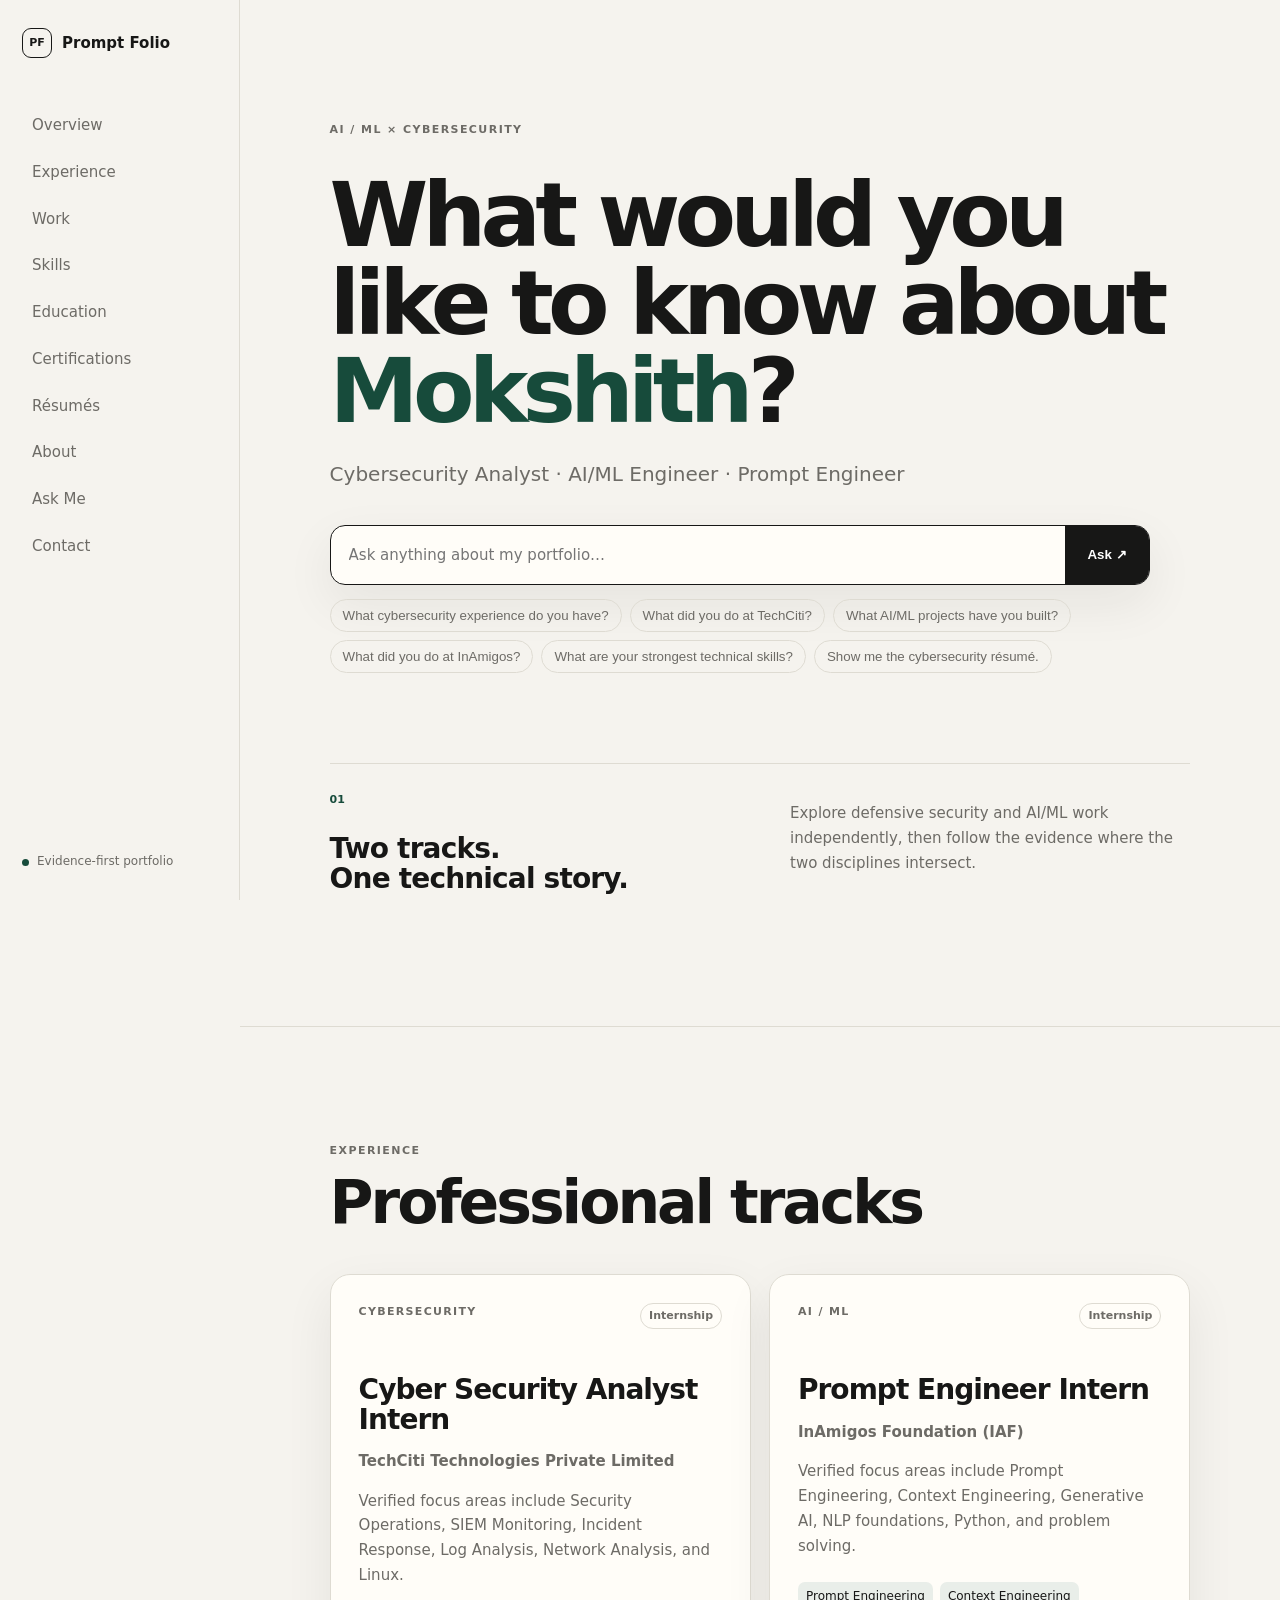
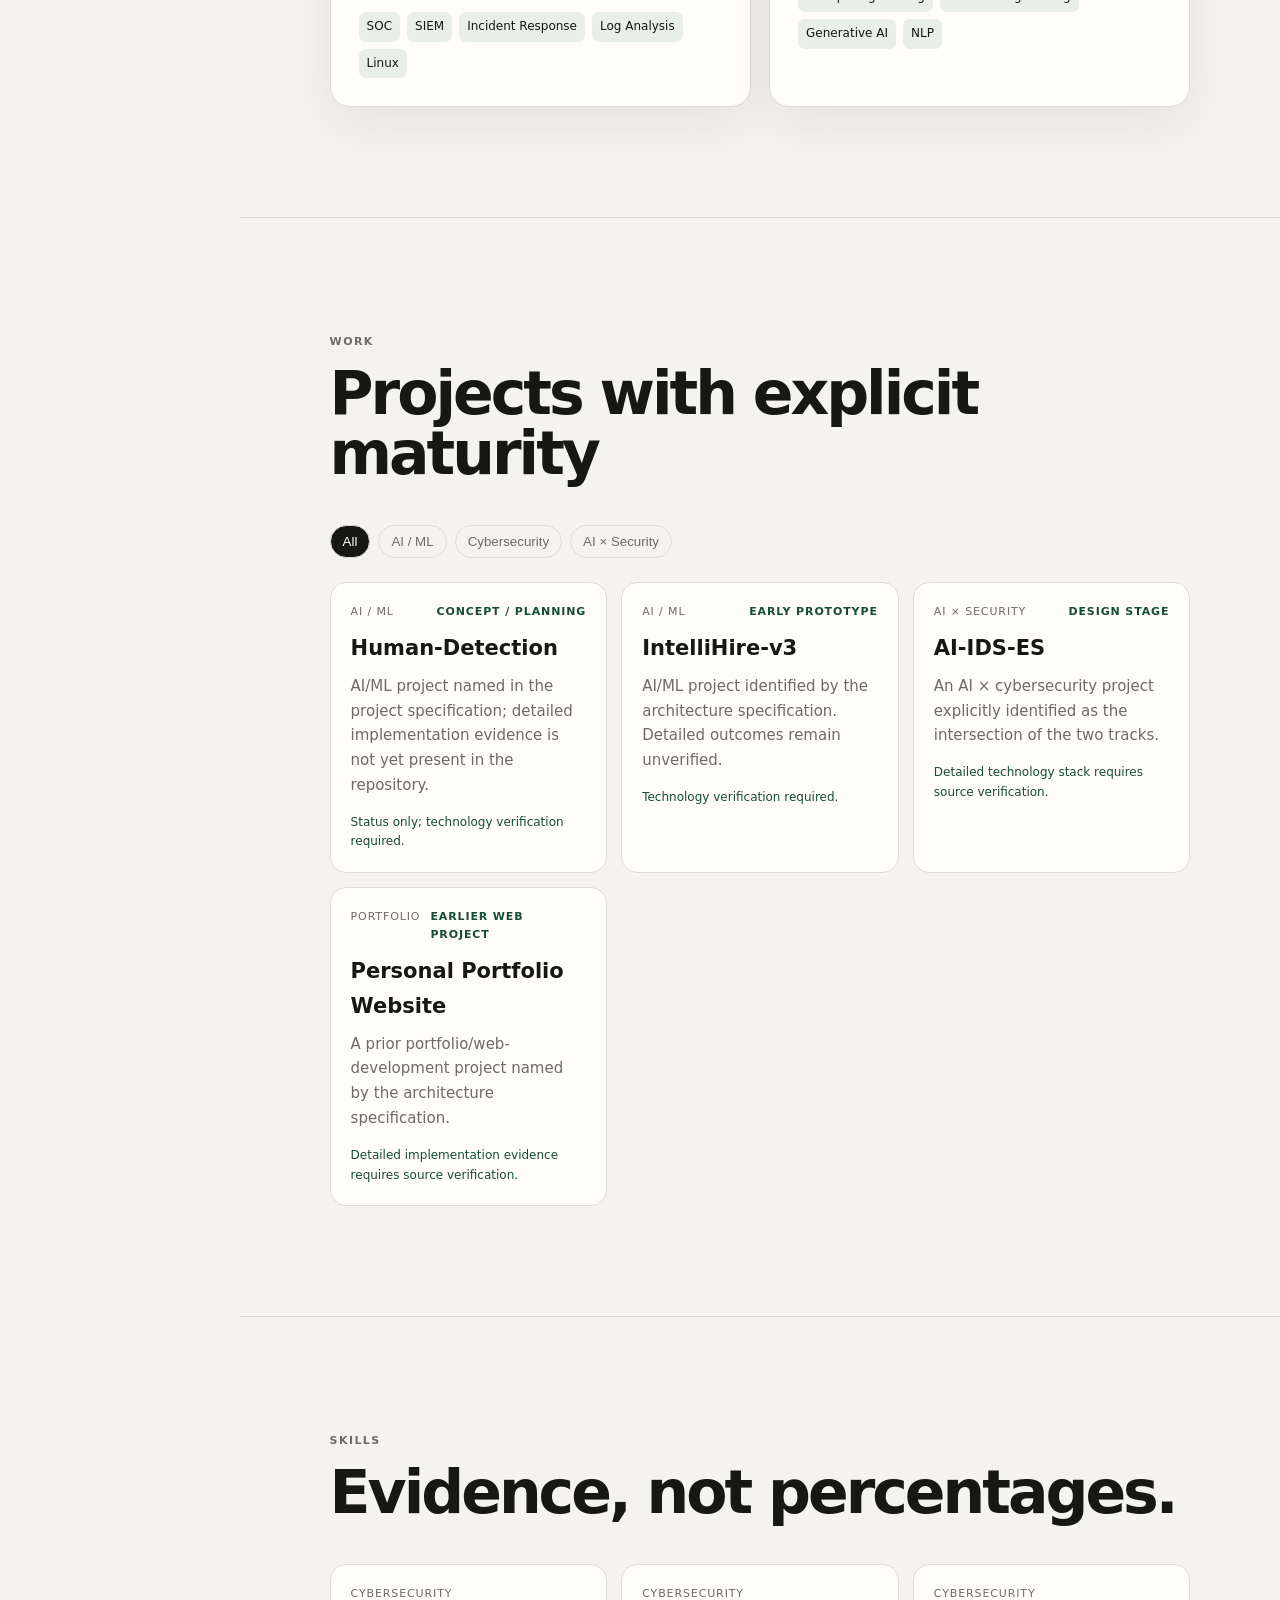
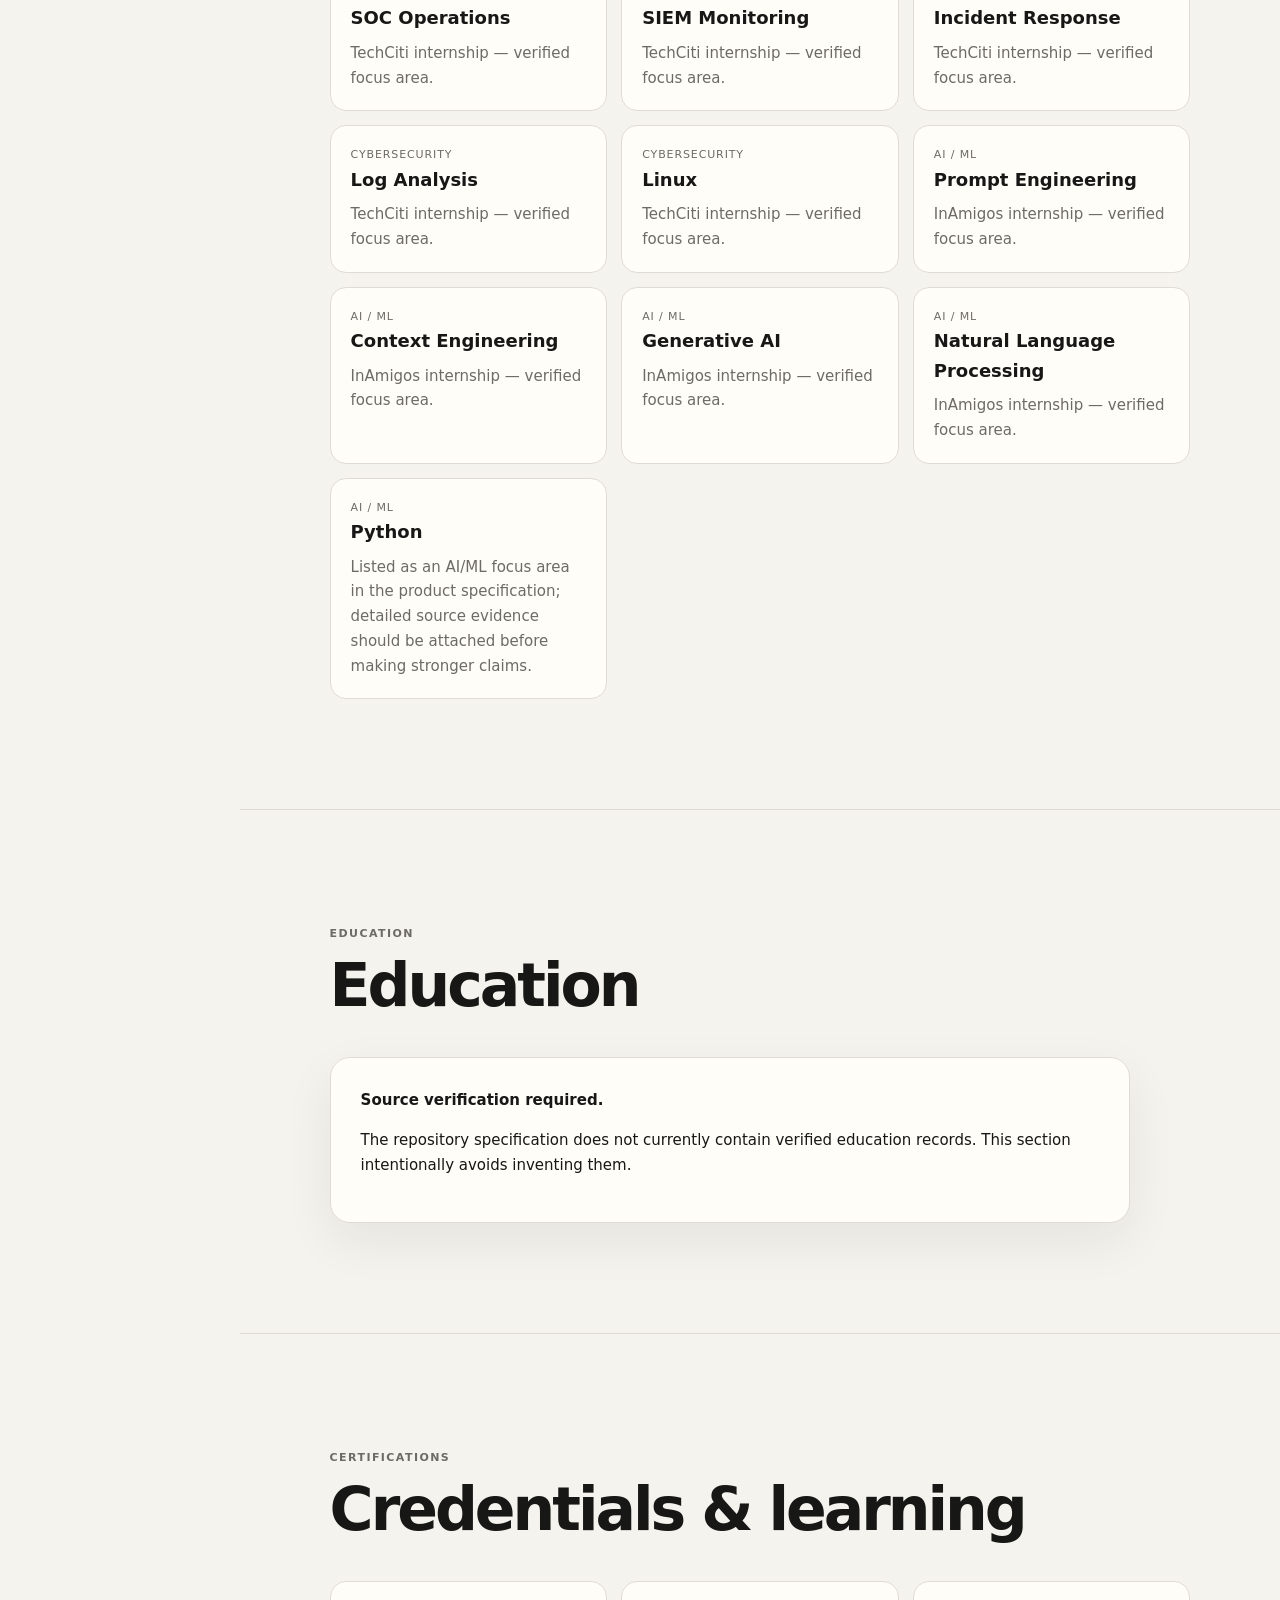
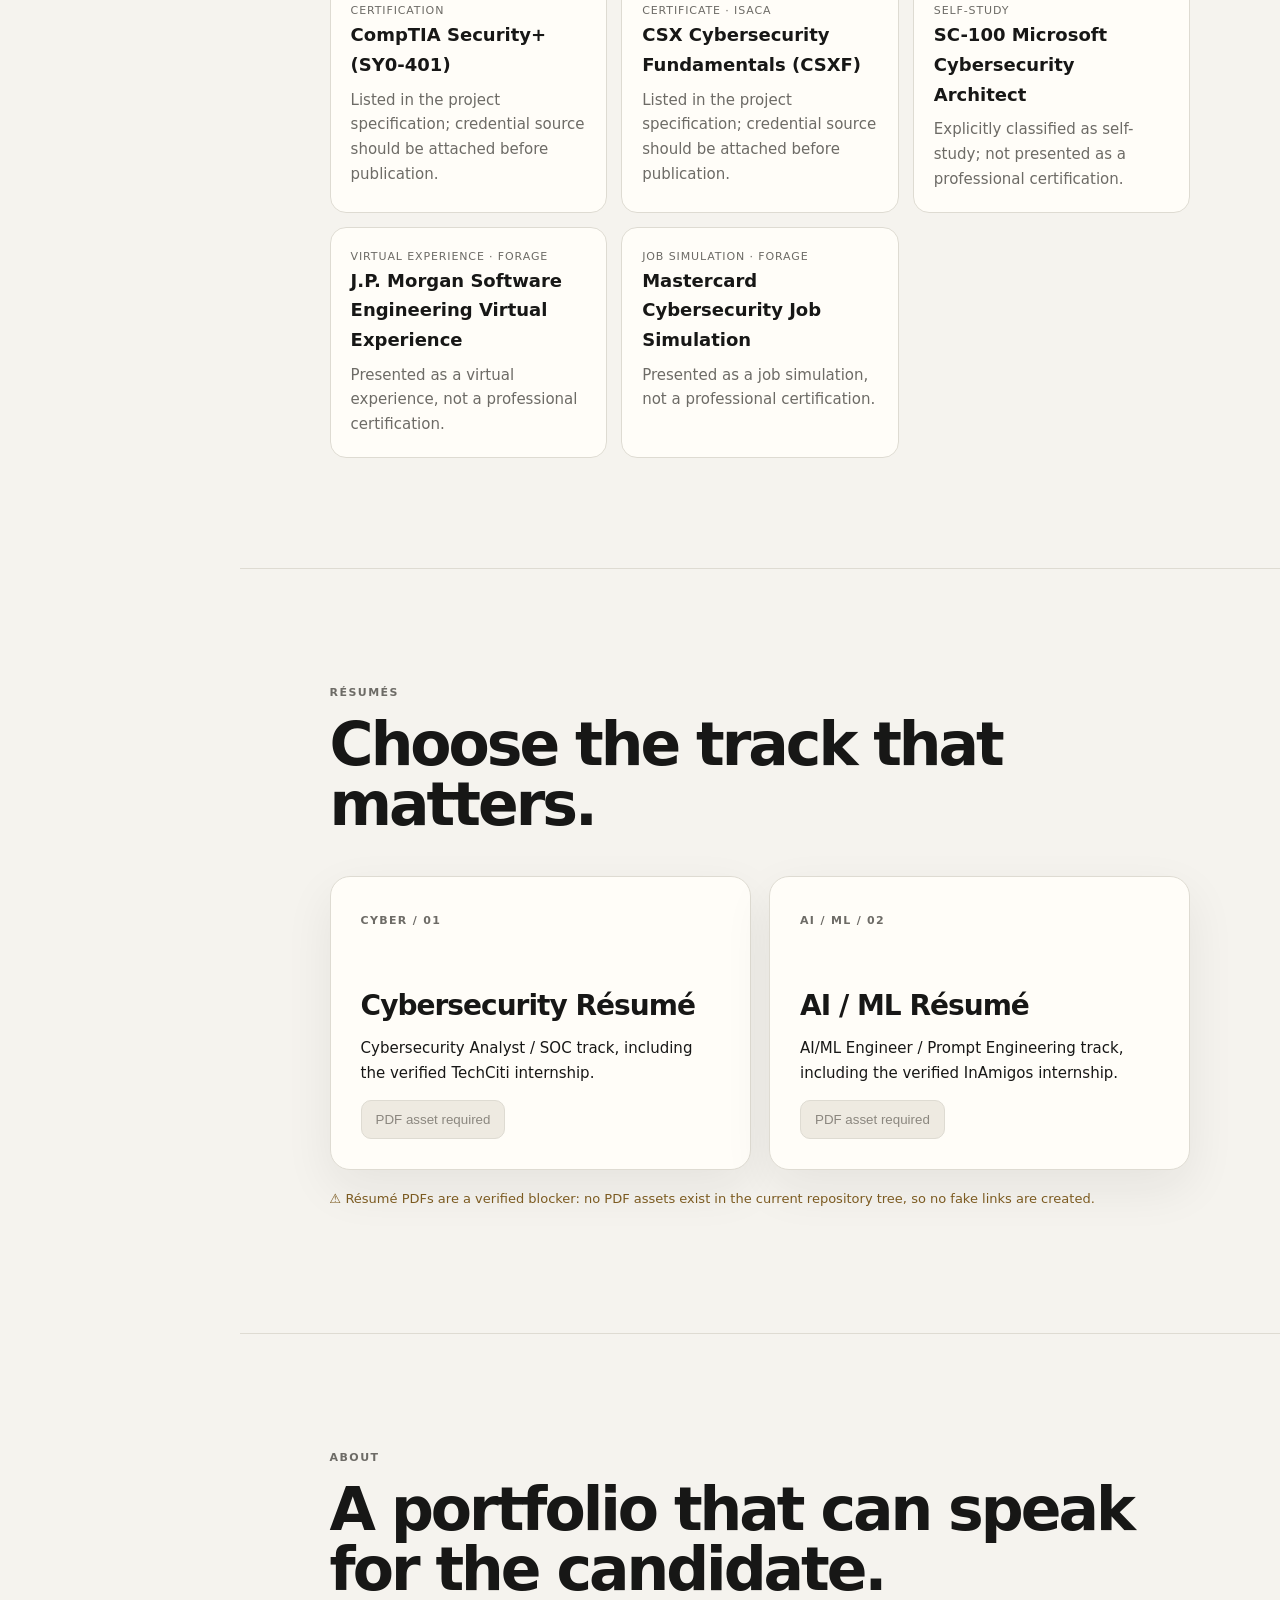
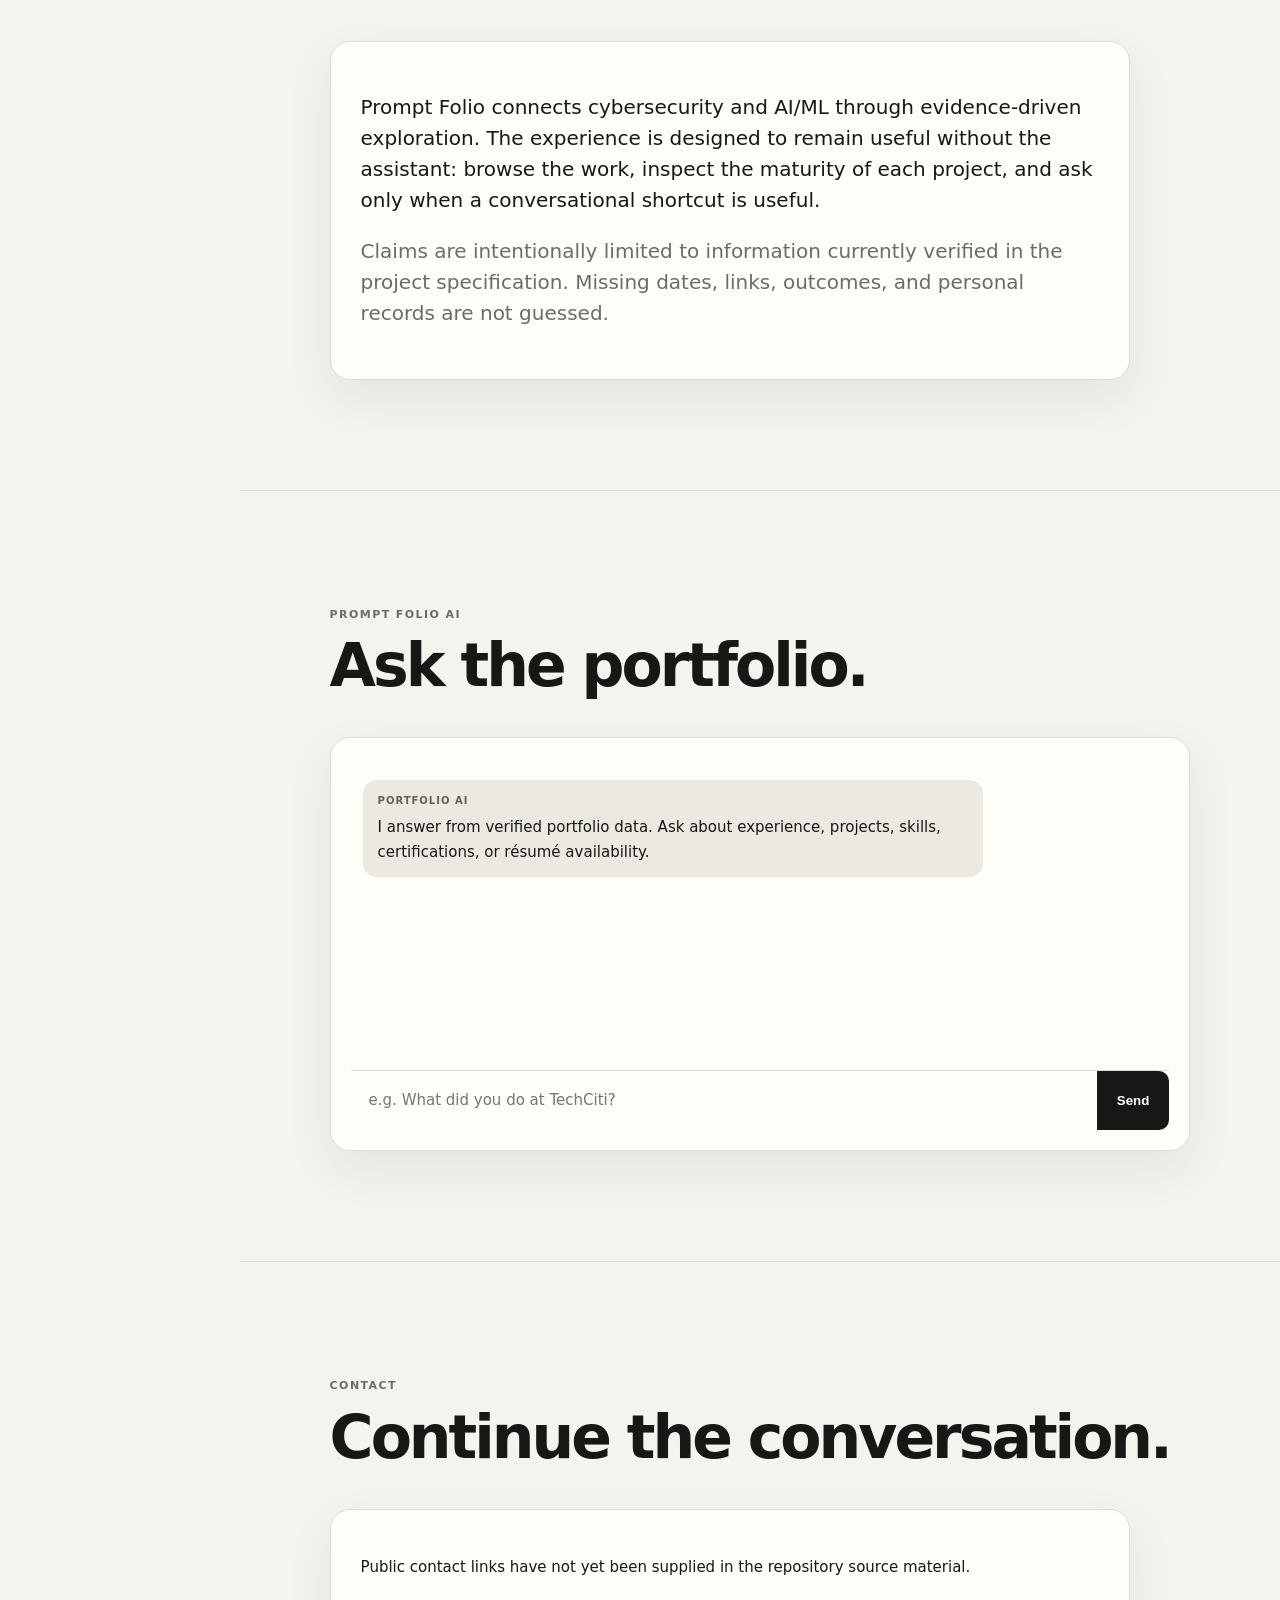
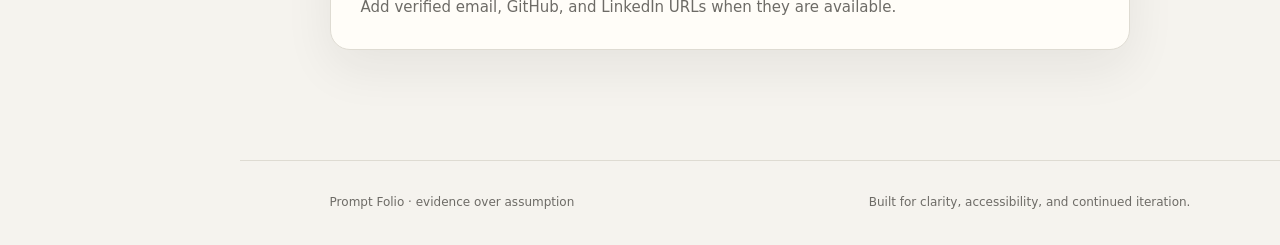
==== index.html @ b932d314 "feat: establish Prompt Folio foundation" ====
<!doctype html>
<html lang="en">
<head>
  <meta charset="utf-8">
  <meta name="viewport" content="width=device-width, initial-scale=1">
  <meta name="description" content="Prompt Folio — an evidence-driven portfolio spanning cybersecurity, AI/ML, and prompt engineering.">
  <meta property="og:title" content="Prompt Folio — Mokshith Y Nanda">
  <meta property="og:description" content="Cybersecurity · AI/ML · Prompt Engineering">
  <meta property="og:type" content="website">
  <link rel="canonical" href="https://mokshith-ai-security.is-a.dev/">
  <title>Prompt Folio — Mokshith Y Nanda</title>
  <link rel="stylesheet" href="styles.css">
</head>
<body>
  <a class="skip" href="#main">Skip to content</a>
  <div class="app-shell">
    <aside class="sidebar" aria-label="Primary navigation">
      <div class="brand"><span class="brand-mark">PF</span><span>Prompt Folio</span></div>
      <button class="menu-close" id="menuClose" aria-label="Close navigation">×</button>
      <nav>
        <a href="#overview">Overview</a><a href="#experience">Experience</a><a href="#work">Work</a><a href="#skills">Skills</a><a href="#education">Education</a><a href="#certifications">Certifications</a><a href="#resumes">Résumés</a><a href="#about">About</a><a href="#ask">Ask Me</a><a href="#contact">Contact</a>
      </nav>
      <div class="sidebar-note"><span class="status-dot"></span> Evidence-first portfolio</div>
    </aside>
    <button class="menu-toggle" id="menuToggle" aria-label="Open navigation" aria-expanded="false">☰</button>
    <main id="main">
      <section id="overview" class="hero section reveal">
        <p class="eyebrow">AI / ML × CYBERSECURITY</p>
        <h1>What would you like to know about <em>Mokshith</em>?</h1>
        <p class="lede">Cybersecurity Analyst · AI/ML Engineer · Prompt Engineer</p>
        <form class="askbar" id="heroAsk"><label for="heroInput">Ask about my work, skills, projects, experience, or education</label><input id="heroInput" autocomplete="off" placeholder="Ask anything about my portfolio…"><button type="submit">Ask <span>↗</span></button></form>
        <div class="suggestions" id="suggestions" aria-label="Suggested questions"></div>
        <div class="hero-grid"><div><span class="kicker">01</span><h2>Two tracks.<br>One technical story.</h2></div><p>Explore defensive security and AI/ML work independently, then follow the evidence where the two disciplines intersect.</p></div>
      </section>

      <section id="experience" class="section reveal"><div class="section-head"><span class="eyebrow">EXPERIENCE</span><h2>Professional tracks</h2></div><div class="track-grid">
        <article class="track security"><div class="track-top"><span>CYBERSECURITY</span><span class="pill">Internship</span></div><h3>Cyber Security Analyst Intern</h3><p class="company">TechCiti Technologies Private Limited</p><p>Verified focus areas include Security Operations, SIEM Monitoring, Incident Response, Log Analysis, Network Analysis, and Linux.</p><div class="tags"><span>SOC</span><span>SIEM</span><span>Incident Response</span><span>Log Analysis</span><span>Linux</span></div></article>
        <article class="track ai"><div class="track-top"><span>AI / ML</span><span class="pill">Internship</span></div><h3>Prompt Engineer Intern</h3><p class="company">InAmigos Foundation (IAF)</p><p>Verified focus areas include Prompt Engineering, Context Engineering, Generative AI, NLP foundations, Python, and problem solving.</p><div class="tags"><span>Prompt Engineering</span><span>Context Engineering</span><span>Generative AI</span><span>NLP</span></div></article>
      </div></section>

      <section id="work" class="section reveal"><div class="section-head"><span class="eyebrow">WORK</span><h2>Projects with explicit maturity</h2></div><div class="filter-row"><button class="filter active" data-filter="all">All</button><button class="filter" data-filter="ai">AI / ML</button><button class="filter" data-filter="security">Cybersecurity</button><button class="filter" data-filter="intersection">AI × Security</button></div><div class="project-grid" id="projectGrid"></div></section>

      <section id="skills" class="section reveal"><div class="section-head"><span class="eyebrow">SKILLS</span><h2>Evidence, not percentages.</h2></div><div class="skill-grid" id="skillGrid"></div></section>

      <section id="education" class="section reveal"><div class="section-head"><span class="eyebrow">EDUCATION</span><h2>Education</h2></div><div class="empty-card"><strong>Source verification required.</strong><p>The repository specification does not currently contain verified education records. This section intentionally avoids inventing them.</p></div></section>

      <section id="certifications" class="section reveal"><div class="section-head"><span class="eyebrow">CERTIFICATIONS</span><h2>Credentials & learning</h2></div><div class="cert-grid" id="certGrid"></div></section>

      <section id="resumes" class="section reveal"><div class="section-head"><span class="eyebrow">RÉSUMÉS</span><h2>Choose the track that matters.</h2></div><div class="resume-grid"><article class="resume-card"><span class="resume-code">CYBER / 01</span><h3>Cybersecurity Résumé</h3><p>Cybersecurity Analyst / SOC track, including the verified TechCiti internship.</p><div class="resume-actions"><button disabled title="PDF asset is not present in the repository">PDF asset required</button></div></article><article class="resume-card"><span class="resume-code">AI / ML / 02</span><h3>AI / ML Résumé</h3><p>AI/ML Engineer / Prompt Engineering track, including the verified InAmigos internship.</p><div class="resume-actions"><button disabled title="PDF asset is not present in the repository">PDF asset required</button></div></article></div><p class="blocker-note">⚠ Résumé PDFs are a verified blocker: no PDF assets exist in the current repository tree, so no fake links are created.</p></section>

      <section id="about" class="section reveal"><div class="section-head"><span class="eyebrow">ABOUT</span><h2>A portfolio that can speak for the candidate.</h2></div><div class="about-card"><p>Prompt Folio connects cybersecurity and AI/ML through evidence-driven exploration. The experience is designed to remain useful without the assistant: browse the work, inspect the maturity of each project, and ask only when a conversational shortcut is useful.</p><p class="muted">Claims are intentionally limited to information currently verified in the project specification. Missing dates, links, outcomes, and personal records are not guessed.</p></div></section>

      <section id="ask" class="section reveal"><div class="section-head"><span class="eyebrow">PROMPT FOLIO AI</span><h2>Ask the portfolio.</h2></div><div class="chat-panel"><div class="chat-log" id="chatLog" aria-live="polite"><div class="message assistant"><span class="message-label">Portfolio AI</span><p>I answer from verified portfolio data. Ask about experience, projects, skills, certifications, or résumé availability.</p></div></div><form class="chat-input" id="chatForm"><label for="chatInput">Your question</label><input id="chatInput" autocomplete="off" placeholder="e.g. What did you do at TechCiti?"><button type="submit">Send</button></form></div></section>

      <section id="contact" class="section reveal"><div class="section-head"><span class="eyebrow">CONTACT</span><h2>Continue the conversation.</h2></div><div class="contact-card"><p>Public contact links have not yet been supplied in the repository source material.</p><span class="muted">Add verified email, GitHub, and LinkedIn URLs when they are available.</span></div></section>
      <footer><span>Prompt Folio · evidence over assumption</span><span>Built for clarity, accessibility, and continued iteration.</span></footer>
    </main>
  </div>
  <script src="app.js"></script>
</body>
</html>
---- styles.css ----
:root{--bg:#f5f3ee;--surface:#fffdf8;--ink:#171716;--muted:#6d6b66;--line:#dedbd2;--accent:#174b3b;--soft:#e9eee9;--warn:#7b5a20;--radius:20px;--shadow:0 18px 50px rgba(23,23,22,.07)}*{box-sizing:border-box}html{scroll-behavior:smooth}body{margin:0;background:var(--bg);color:var(--ink);font:15px/1.65 Inter,ui-sans-serif,system-ui,-apple-system,BlinkMacSystemFont,"Segoe UI",sans-serif}.skip{position:fixed;left:12px;top:12px;transform:translateY(-150%);background:var(--ink);color:white;padding:8px 12px;border-radius:8px;z-index:99}.skip:focus{transform:none}.app-shell{display:grid;grid-template-columns:240px 1fr;min-height:100vh}.sidebar{position:sticky;top:0;height:100vh;border-right:1px solid var(--line);padding:28px 22px;background:rgba(245,243,238,.96);display:flex;flex-direction:column;z-index:20}.brand{font-weight:750;display:flex;align-items:center;gap:10px;margin-bottom:46px}.brand-mark{display:grid;place-items:center;width:30px;height:30px;border:1px solid var(--ink);border-radius:9px;font-size:11px}.sidebar nav{display:grid;gap:4px}.sidebar nav a{color:var(--muted);text-decoration:none;padding:9px 10px;border-radius:10px}.sidebar nav a:hover,.sidebar nav a:focus{background:var(--surface);color:var(--ink);outline:none}.sidebar-note{margin-top:auto;font-size:12px;color:var(--muted);display:flex;gap:8px;align-items:center}.status-dot{width:7px;height:7px;border-radius:50%;background:var(--accent)}main{min-width:0}.section{max-width:1080px;margin:auto;padding:110px 7vw;border-bottom:1px solid var(--line)}.hero{min-height:100vh;display:flex;flex-direction:column;justify-content:center;border-bottom:1px solid var(--line)}.eyebrow{letter-spacing:.13em;font-size:11px;font-weight:750;color:var(--muted)}h1{font-size:clamp(48px,7vw,94px);line-height:.98;letter-spacing:-.065em;max-width:1000px;margin:22px 0}.hero h1 em{font-style:normal;color:var(--accent)}.lede{font-size:20px;color:var(--muted);margin:0 0 34px}.askbar{display:grid;grid-template-columns:1fr auto;gap:0;max-width:820px;border:1px solid var(--ink);background:var(--surface);border-radius:15px;overflow:hidden;box-shadow:var(--shadow)}.askbar label,.chat-input label{position:absolute;width:1px;height:1px;overflow:hidden;clip:rect(0 0 0 0)}input{border:0;background:transparent;padding:17px 18px;font:inherit;color:var(--ink);min-width:0}input:focus{outline:2px solid var(--accent);outline-offset:-2px}.askbar button,.chat-input button{border:0;background:var(--ink);color:white;padding:0 22px;font-weight:700;cursor:pointer}.suggestions{display:flex;flex-wrap:wrap;gap:8px;margin-top:14px}.suggestion,.filter{border:1px solid var(--line);background:transparent;border-radius:999px;padding:8px 12px;cursor:pointer;color:var(--muted)}.suggestion:hover,.suggestion:focus,.filter.active{background:var(--ink);color:white}.hero-grid{display:grid;grid-template-columns:1fr 1fr;gap:60px;margin-top:90px;padding-top:22px;border-top:1px solid var(--line)}.hero-grid h2{font-size:28px;line-height:1.05;letter-spacing:-.03em}.hero-grid p{color:var(--muted);max-width:480px}.kicker{font-size:11px;color:var(--accent);font-weight:800}.section-head{margin-bottom:42px}.section-head h2{font-size:clamp(34px,5vw,60px);line-height:1;letter-spacing:-.05em;margin:10px 0 0}.track-grid,.resume-grid{display:grid;grid-template-columns:repeat(2,1fr);gap:18px}.track,.resume-card,.about-card,.contact-card,.empty-card,.chat-panel{background:var(--surface);border:1px solid var(--line);border-radius:var(--radius);box-shadow:var(--shadow)}.track{padding:28px;min-height:310px}.track-top{display:flex;justify-content:space-between;font-size:11px;font-weight:800;letter-spacing:.12em;color:var(--muted)}.pill{letter-spacing:0;border:1px solid var(--line);border-radius:999px;padding:3px 8px}.track h3,.resume-card h3{font-size:28px;letter-spacing:-.035em;line-height:1.05;margin:46px 0 5px}.company{font-weight:700}.track p{color:var(--muted)}.tags{display:flex;flex-wrap:wrap;gap:7px;margin-top:24px}.tags span{background:var(--soft);padding:5px 8px;border-radius:7px;font-size:12px}.filter-row{display:flex;gap:8px;flex-wrap:wrap;margin-bottom:24px}.project-grid,.skill-grid,.cert-grid{display:grid;grid-template-columns:repeat(3,1fr);gap:14px}.project-card,.skill-card,.cert-card{border:1px solid var(--line);border-radius:16px;background:var(--surface);padding:20px;transition:transform .2s,border-color .2s}.project-card:hover,.skill-card:hover,.cert-card:hover{transform:translateY(-3px);border-color:#aaa59b}.project-card h3{margin:10px 0 8px;font-size:21px}.project-card p,.skill-card p,.cert-card p{color:var(--muted);margin:0}.meta{display:flex;justify-content:space-between;gap:10px;color:var(--muted);font-size:11px;text-transform:uppercase;letter-spacing:.08em}.status{color:var(--accent);font-weight:800}.skill-card h3,.cert-card h3{margin:0 0 8px;font-size:18px}.evidence{margin-top:15px;font-size:12px;color:var(--accent)}.resume-card{padding:30px}.resume-code{font-size:11px;font-weight:800;color:var(--muted);letter-spacing:.12em}.resume-card h3{margin-top:60px}.resume-actions button{border:1px solid var(--line);background:#eeeae1;color:#8b877f;border-radius:10px;padding:11px 14px;cursor:not-allowed}.blocker-note{color:var(--warn);font-size:13px;margin-top:18px}.about-card,.contact-card,.empty-card{padding:30px;max-width:800px}.about-card p{font-size:20px;line-height:1.55}.muted{color:var(--muted)}.chat-panel{padding:20px;max-width:900px}.chat-log{min-height:300px;max-height:520px;overflow:auto;padding:12px}.message{max-width:78%;margin:10px 0;padding:13px 15px;border-radius:14px;background:#ece9e1}.message.user{margin-left:auto;background:var(--ink);color:white}.message-label{display:block;font-size:10px;text-transform:uppercase;letter-spacing:.1em;font-weight:800;opacity:.65}.message p{margin:5px 0 0}.chat-input{display:grid;grid-template-columns:1fr auto;border-top:1px solid var(--line);margin-top:12px}.chat-input button{padding:0 20px;border-radius:0 10px 10px 0}.menu-toggle,.menu-close{display:none}footer{max-width:1080px;margin:auto;padding:32px 7vw;color:var(--muted);font-size:12px;display:flex;justify-content:space-between;gap:20px}@media(max-width:900px){.app-shell{display:block}.sidebar{position:fixed;left:0;top:0;width:280px;transform:translateX(-102%);transition:transform .2s;box-shadow:var(--shadow)}.sidebar.open{transform:none}.menu-toggle{display:block;position:fixed;right:16px;top:16px;z-index:30;border:1px solid var(--line);background:var(--surface);border-radius:10px;padding:9px 11px;font-size:18px}.menu-close{display:block;position:absolute;right:15px;top:13px;border:0;background:none;font-size:26px}.hero-grid,.track-grid,.resume-grid{grid-template-columns:1fr}.project-grid,.skill-grid,.cert-grid{grid-template-columns:repeat(2,1fr)}.section{padding:88px 6vw}h1{font-size:clamp(46px,12vw,78px)}}@media(max-width:600px){.project-grid,.skill-grid,.cert-grid{grid-template-columns:1fr}.askbar{grid-template-columns:1fr}.askbar button{padding:14px}.hero-grid{margin-top:60px}footer{display:block}footer span{display:block;margin-bottom:6px}.message{max-width:90%}}@media(prefers-reduced-motion:reduce){html{scroll-behavior:auto}.project-card,.skill-card,.cert-card,.sidebar{transition:none}.reveal{animation:none!important}}.reveal{animation:rise .55s ease both}@keyframes rise{from{opacity:0;transform:translateY(14px)}to{opacity:1;transform:none}}
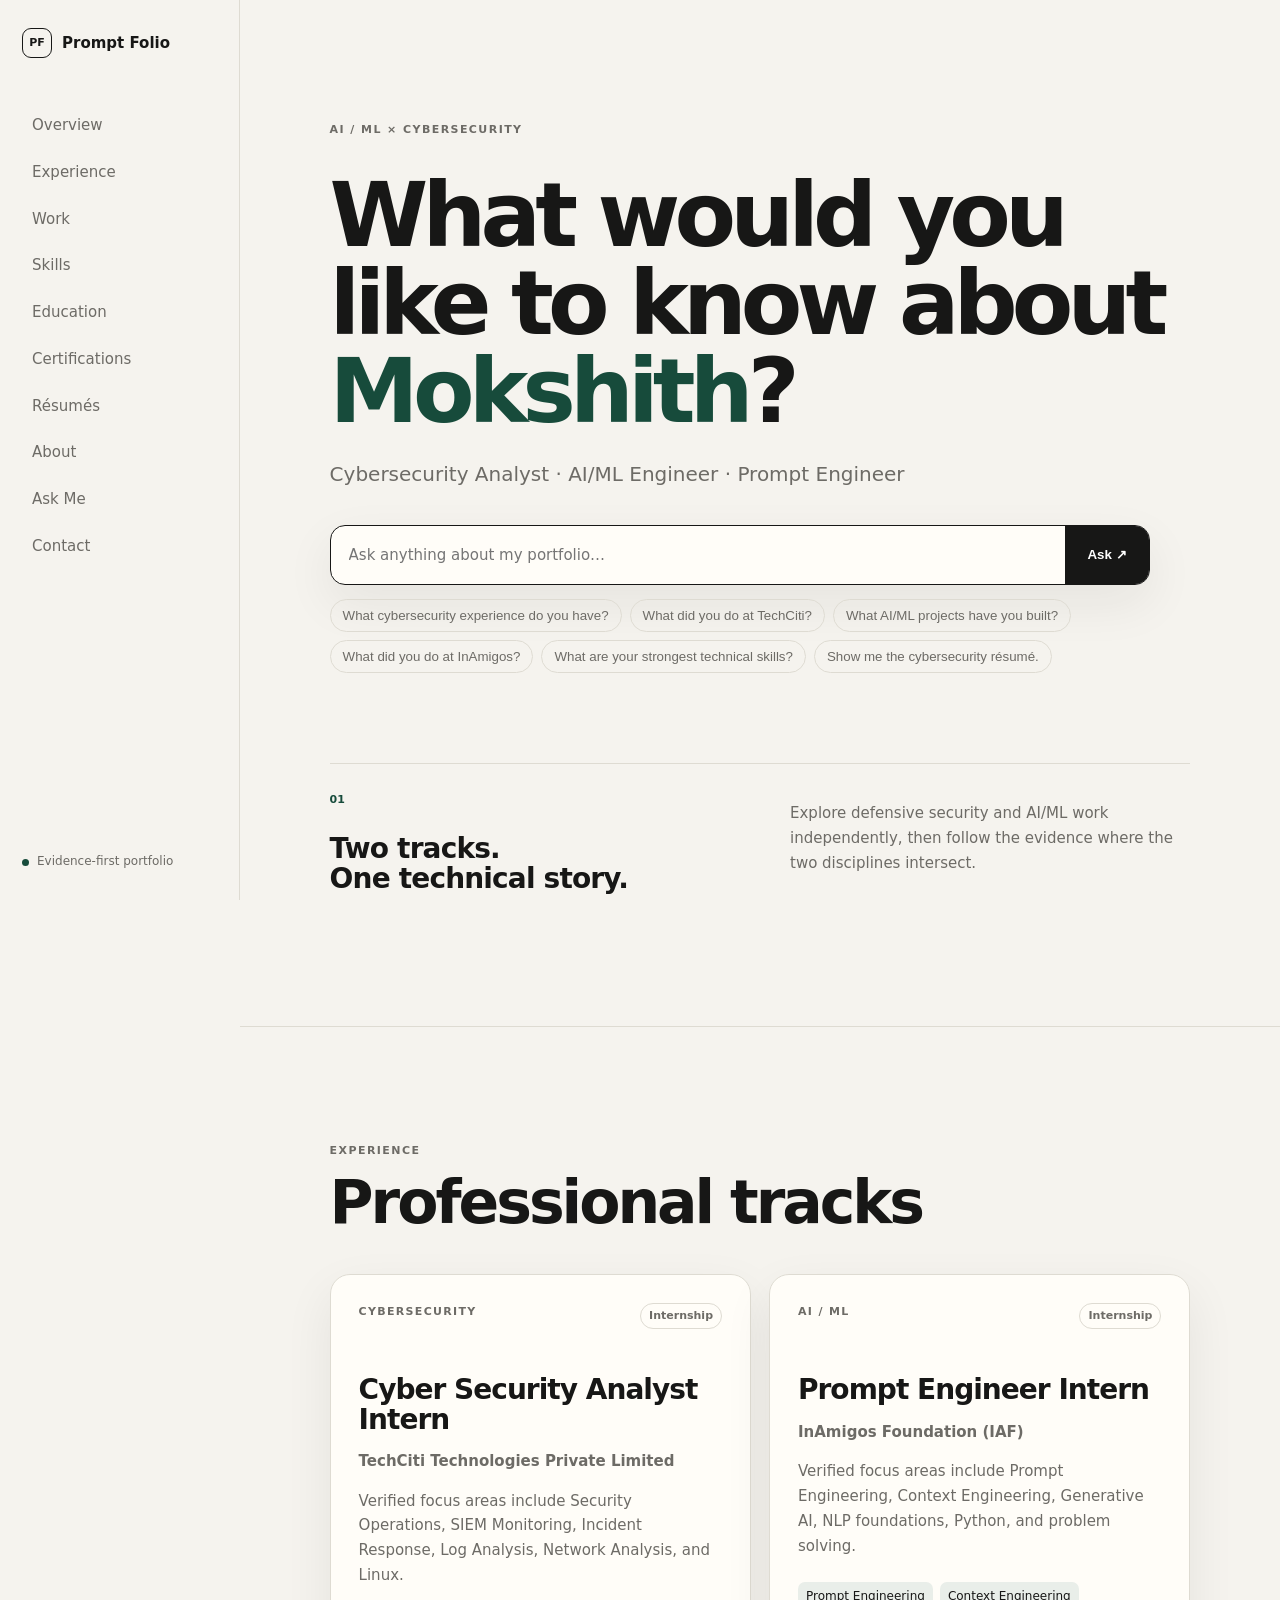
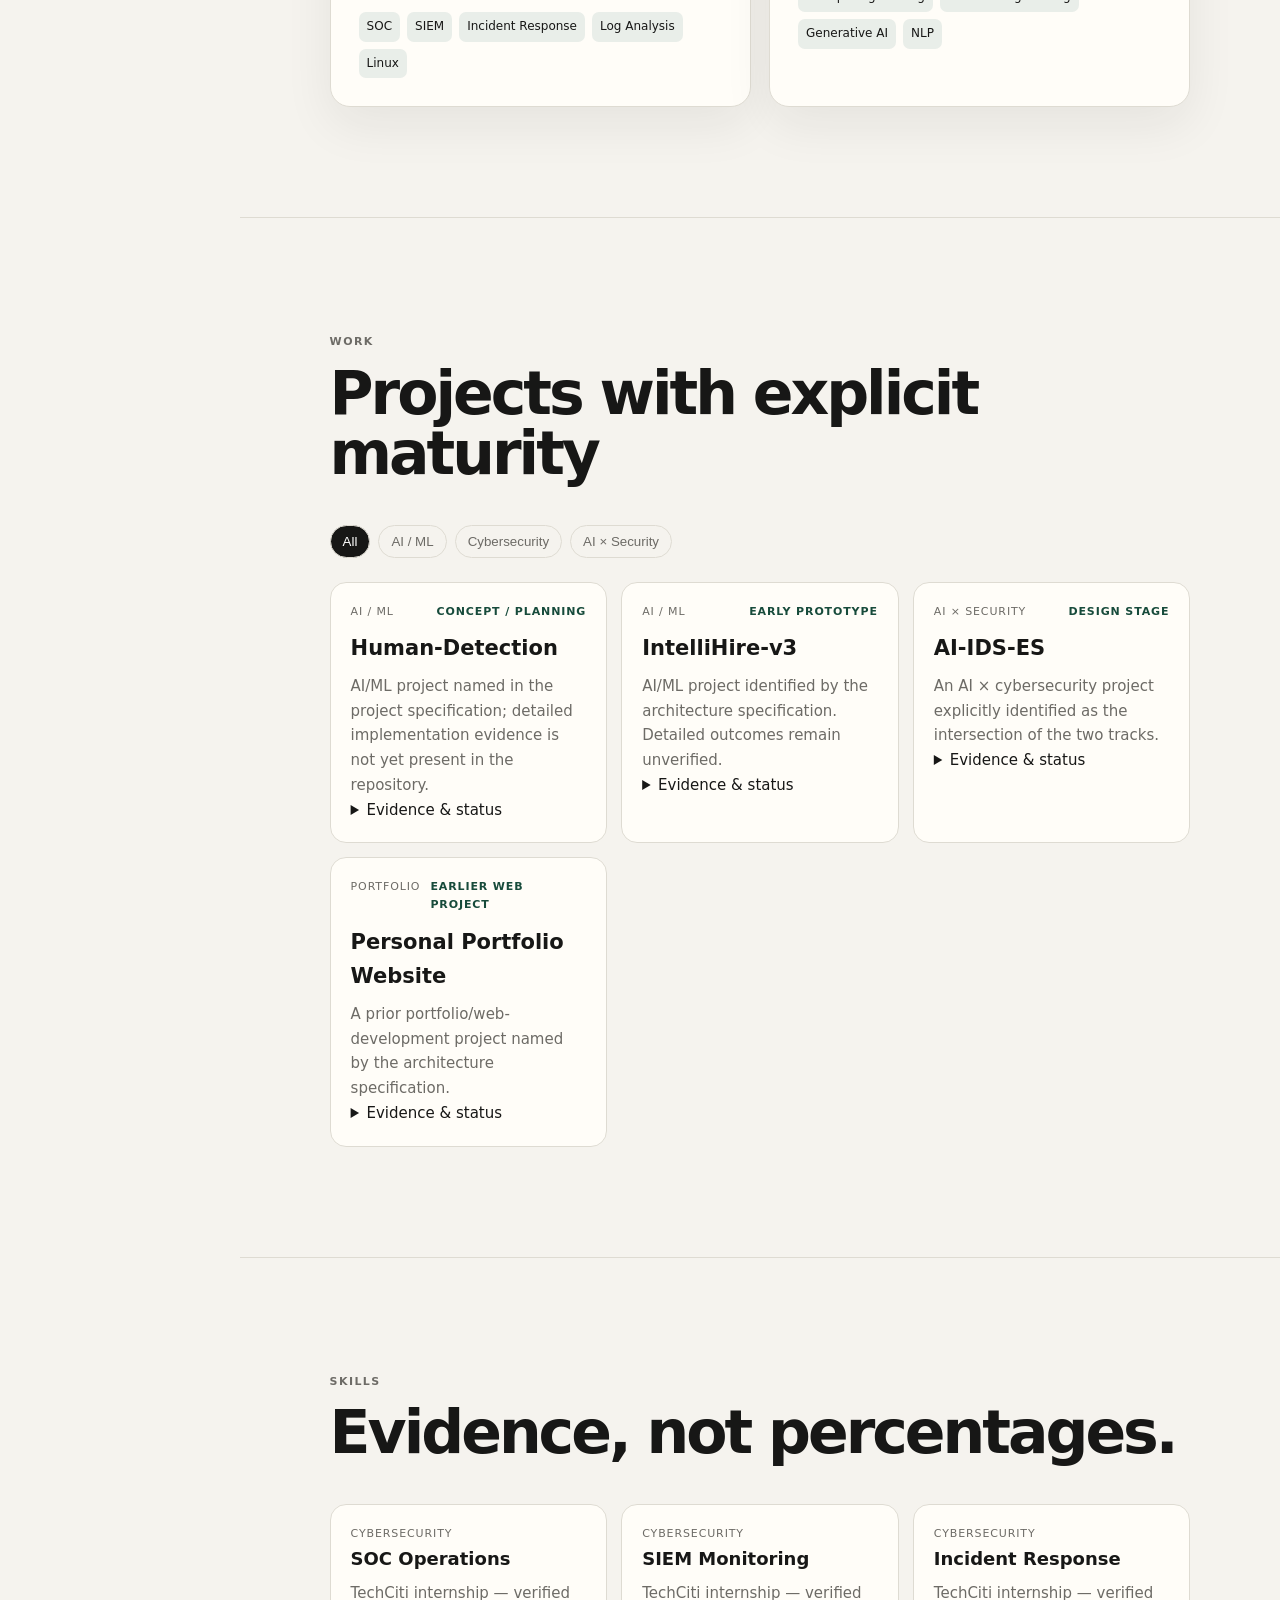
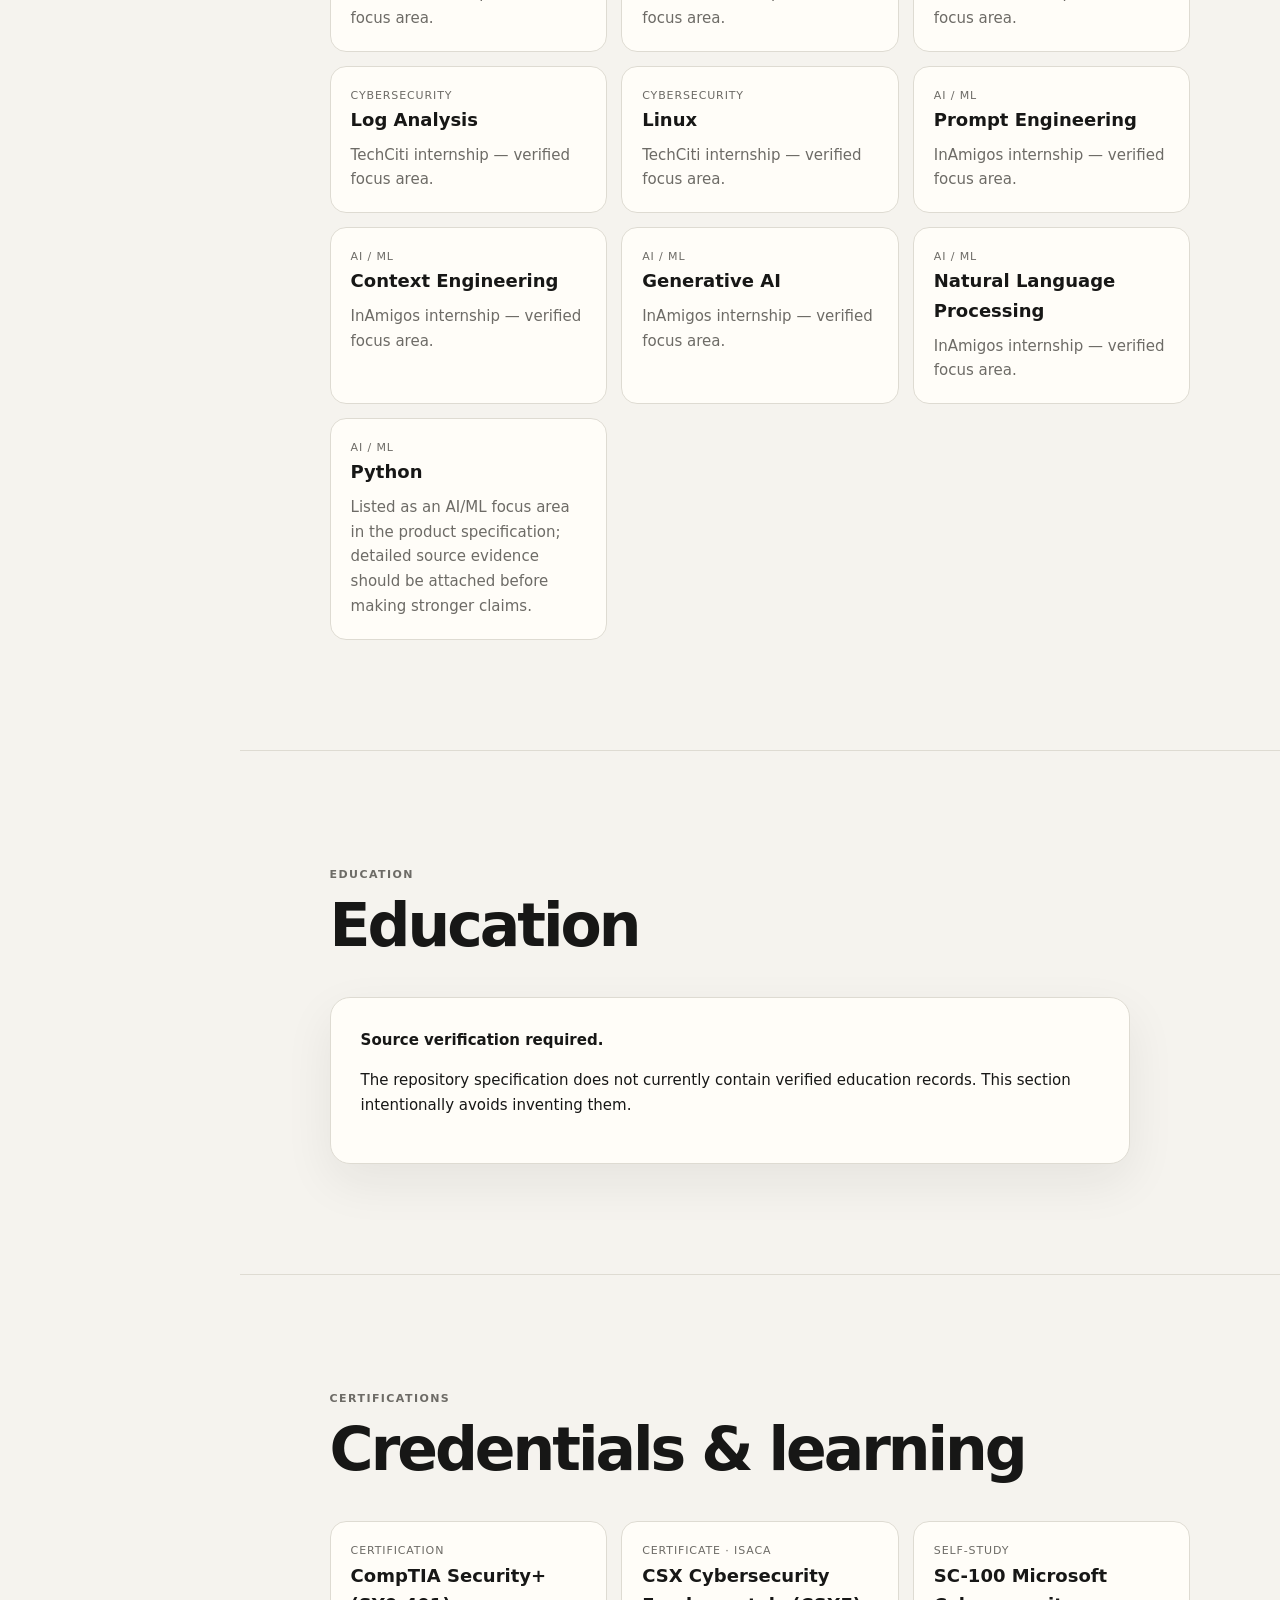
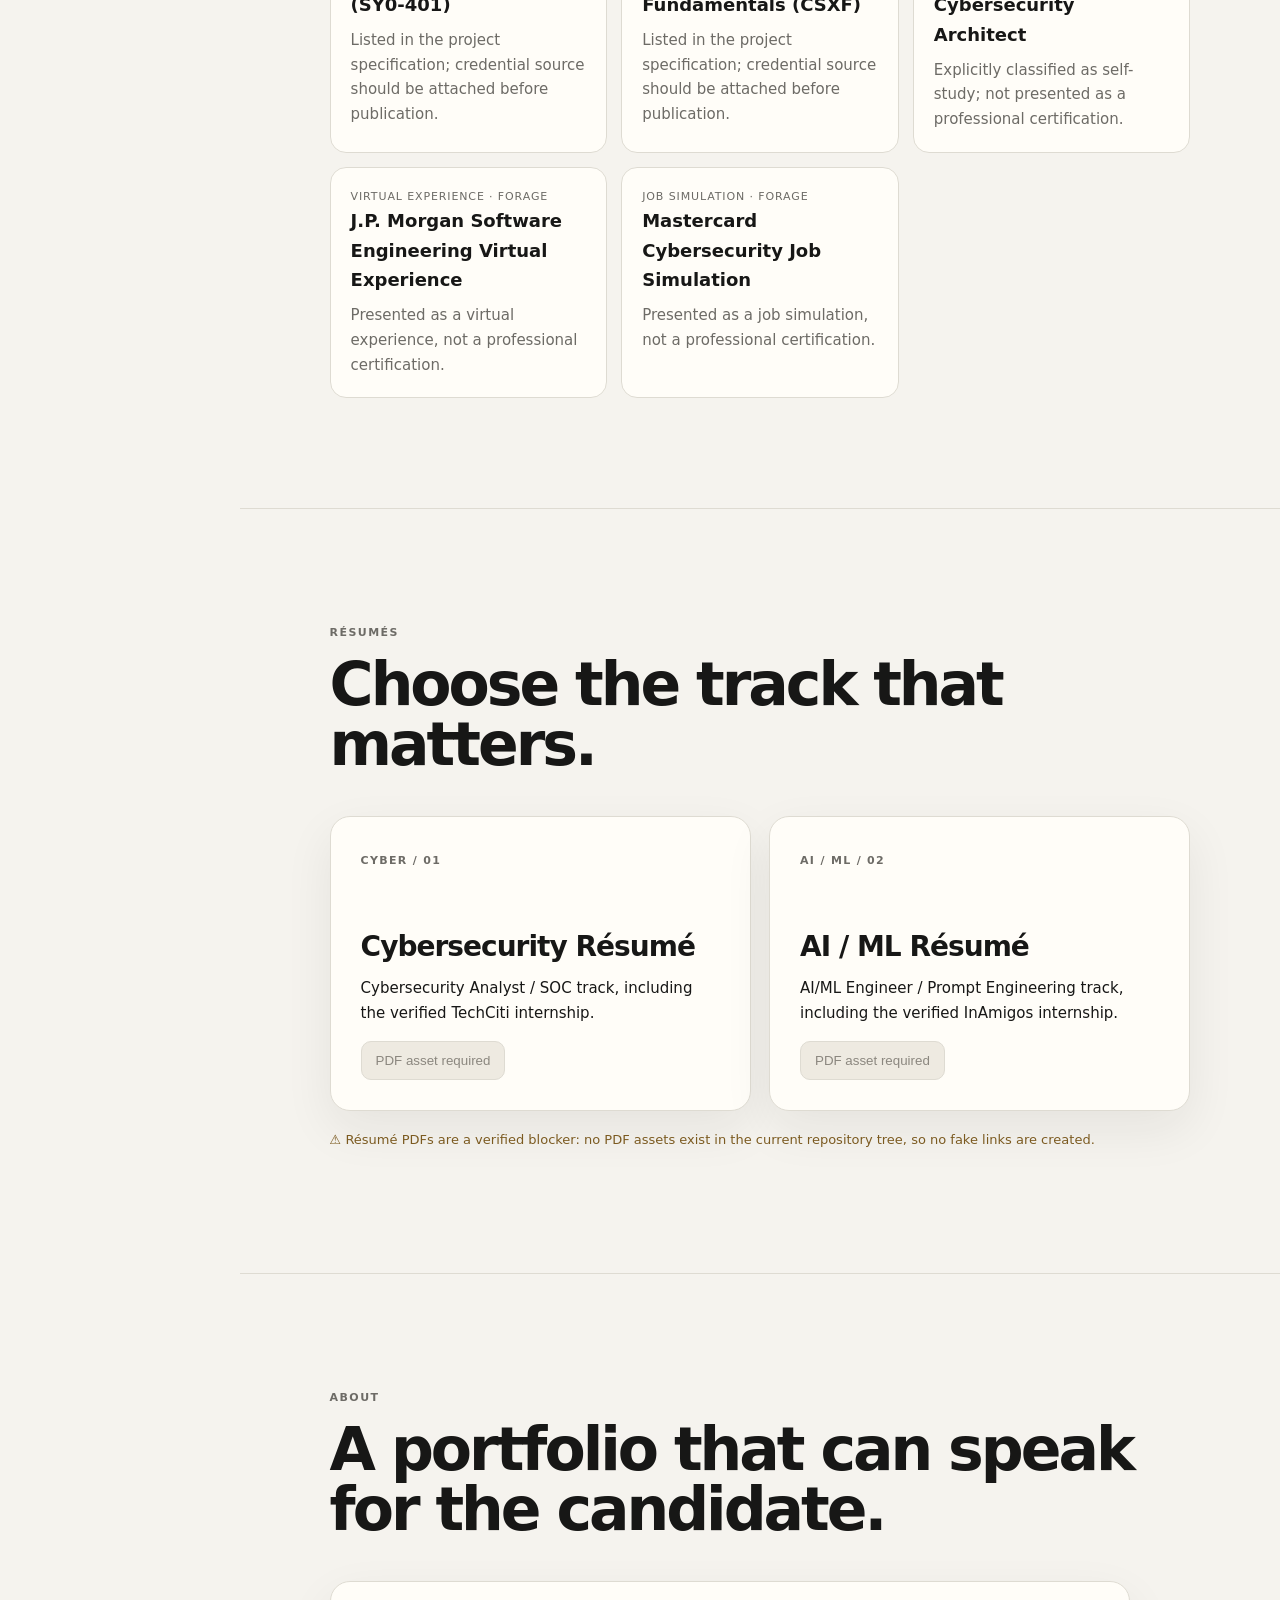
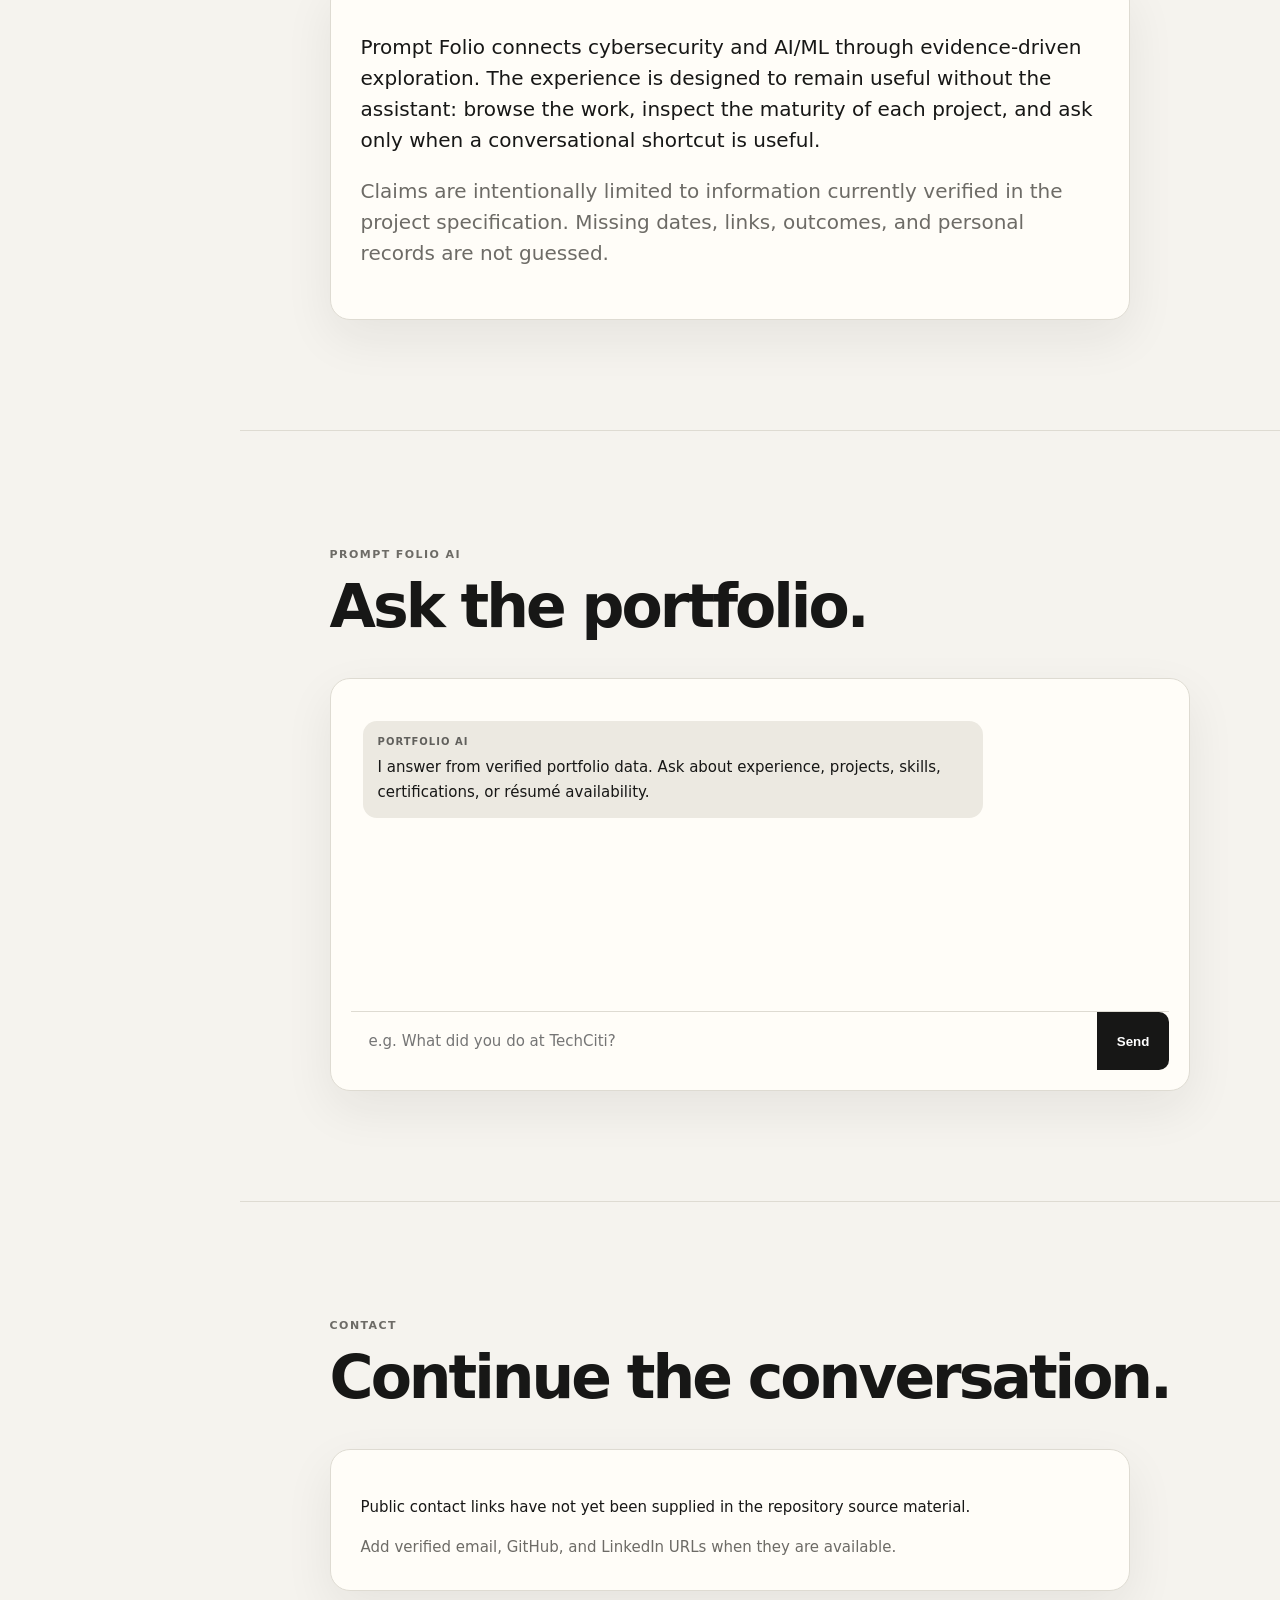
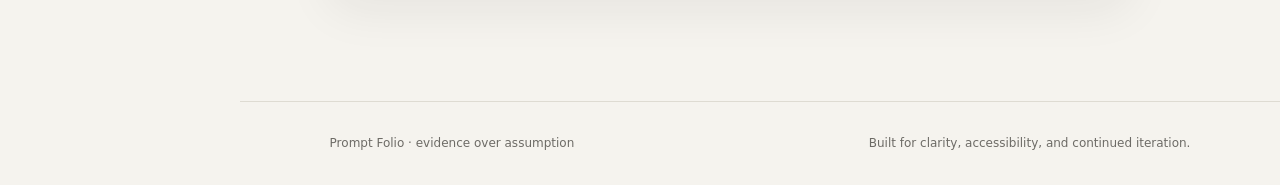
==== commit 767ed91b: "fix: strengthen accessible filter state semantics" ====
--- a/index.html
+++ b/index.html
@@ -38,7 +38,7 @@
         <article class="track ai"><div class="track-top"><span>AI / ML</span><span class="pill">Internship</span></div><h3>Prompt Engineer Intern</h3><p class="company">InAmigos Foundation (IAF)</p><p>Verified focus areas include Prompt Engineering, Context Engineering, Generative AI, NLP foundations, Python, and problem solving.</p><div class="tags"><span>Prompt Engineering</span><span>Context Engineering</span><span>Generative AI</span><span>NLP</span></div></article>
       </div></section>
 
-      <section id="work" class="section reveal"><div class="section-head"><span class="eyebrow">WORK</span><h2>Projects with explicit maturity</h2></div><div class="filter-row"><button class="filter active" data-filter="all">All</button><button class="filter" data-filter="ai">AI / ML</button><button class="filter" data-filter="security">Cybersecurity</button><button class="filter" data-filter="intersection">AI × Security</button></div><div class="project-grid" id="projectGrid"></div></section>
+      <section id="work" class="section reveal"><div class="section-head"><span class="eyebrow">WORK</span><h2>Projects with explicit maturity</h2></div><div class="filter-row"><button class="filter active" aria-pressed="true" data-filter="all">All</button><button class="filter" aria-pressed="false" data-filter="ai">AI / ML</button><button class="filter" aria-pressed="false" data-filter="security">Cybersecurity</button><button class="filter" aria-pressed="false" data-filter="intersection">AI × Security</button></div><div class="project-grid" id="projectGrid"></div></section>
 
       <section id="skills" class="section reveal"><div class="section-head"><span class="eyebrow">SKILLS</span><h2>Evidence, not percentages.</h2></div><div class="skill-grid" id="skillGrid"></div></section>
 
@@ -58,4 +58,4 @@
   </div>
   <script src="app.js"></script>
 </body>
-</html>+</html>
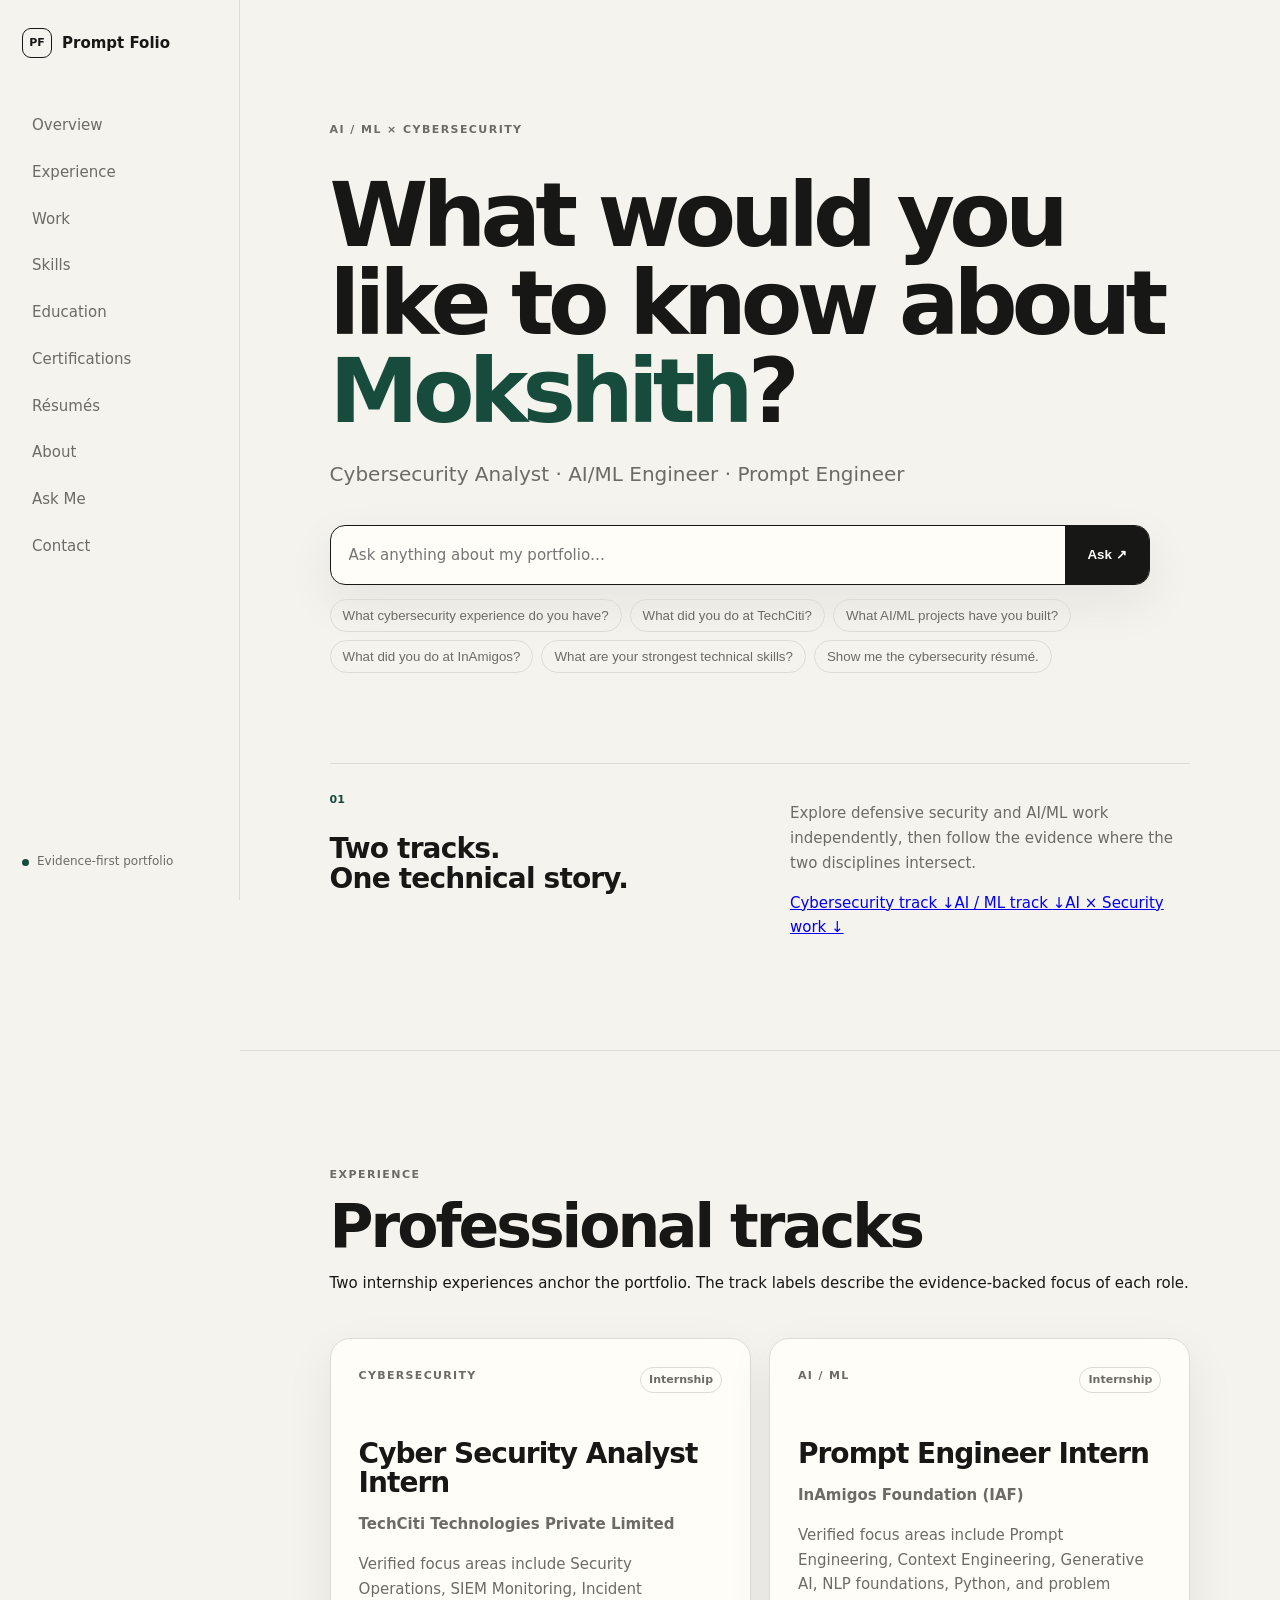
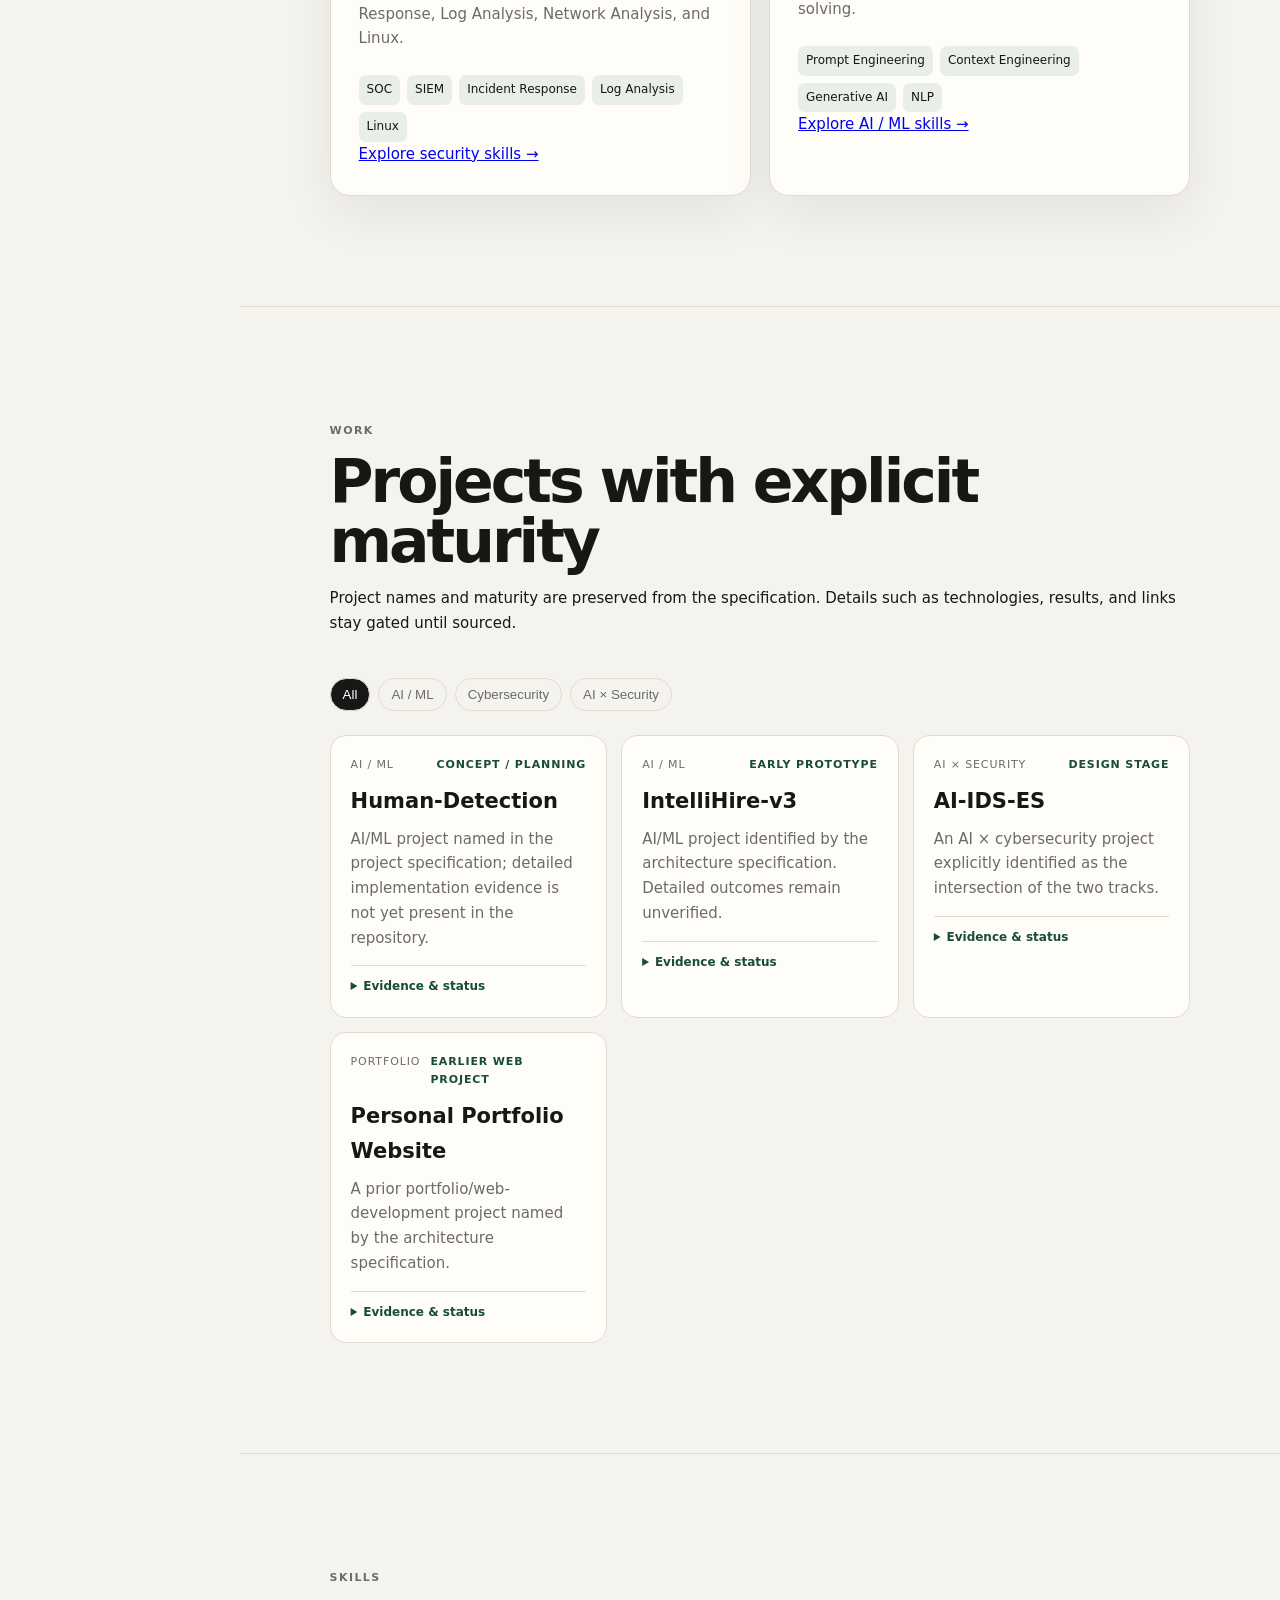
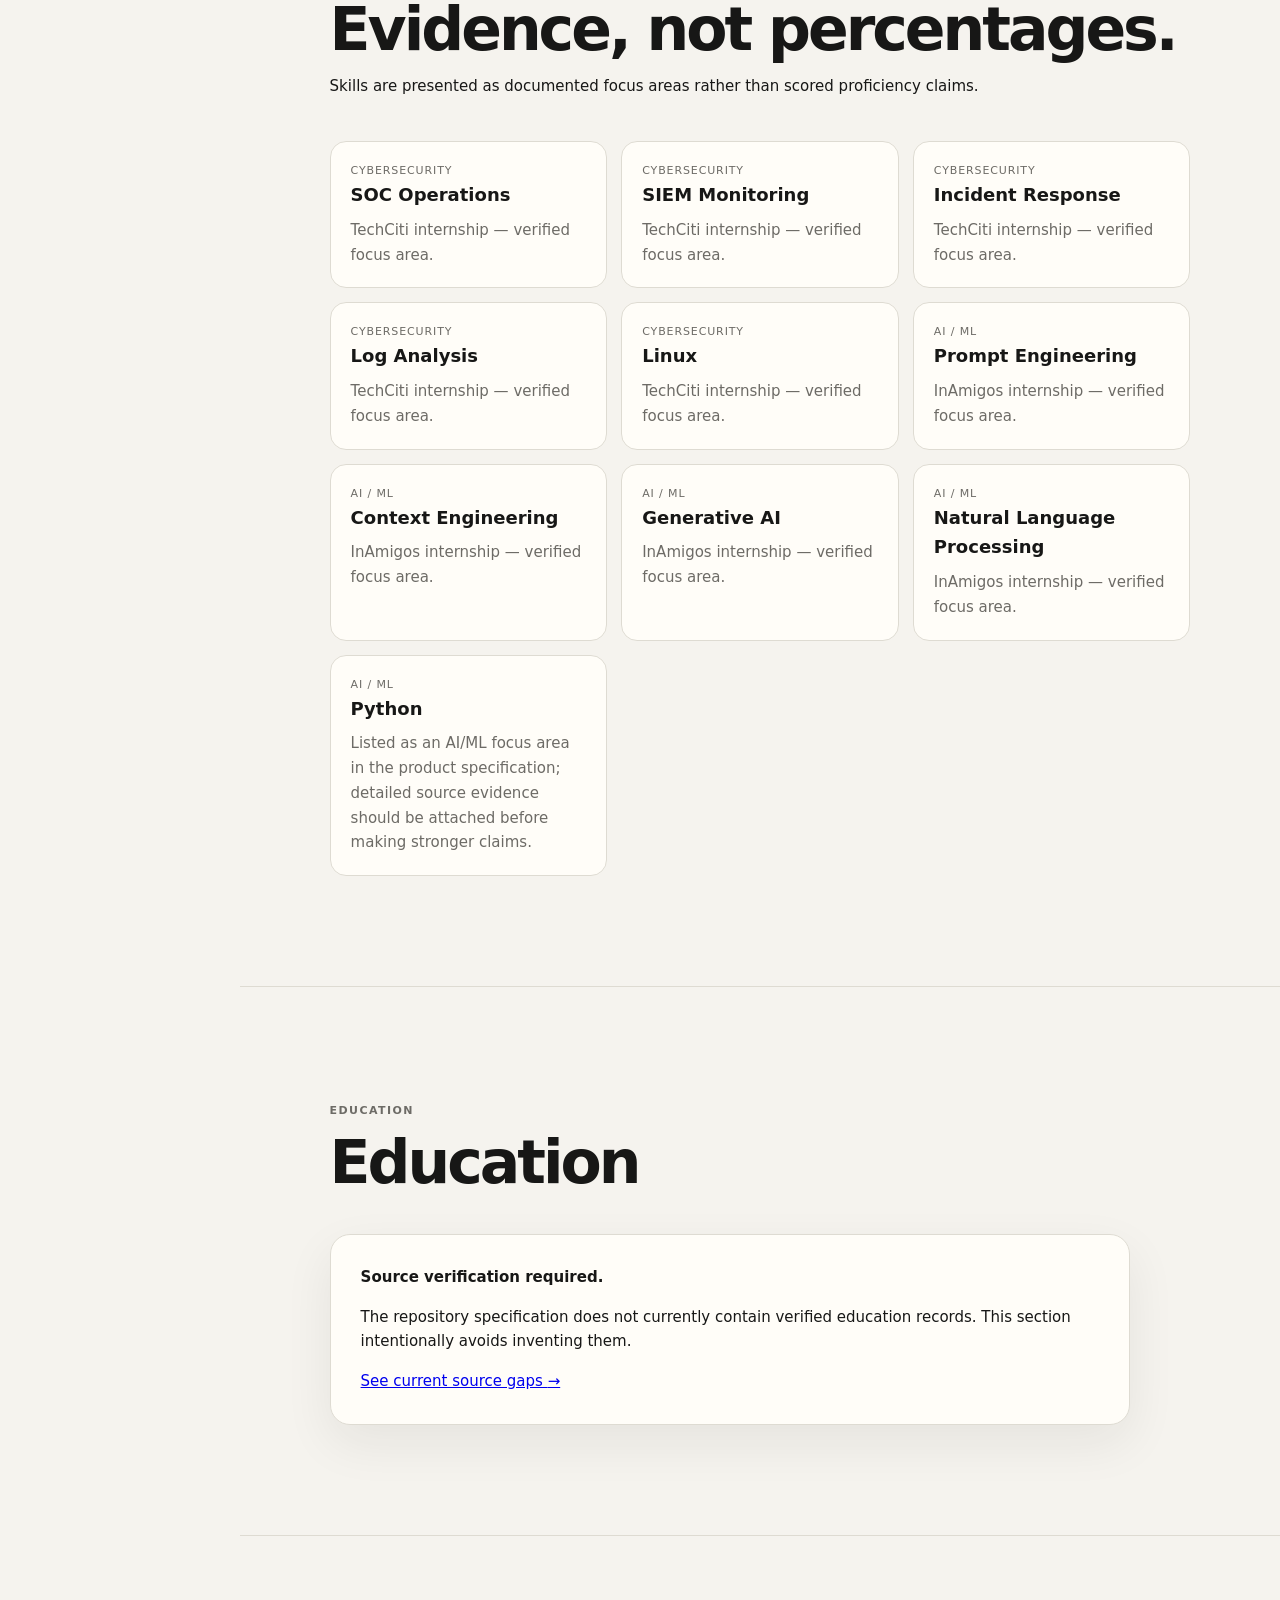
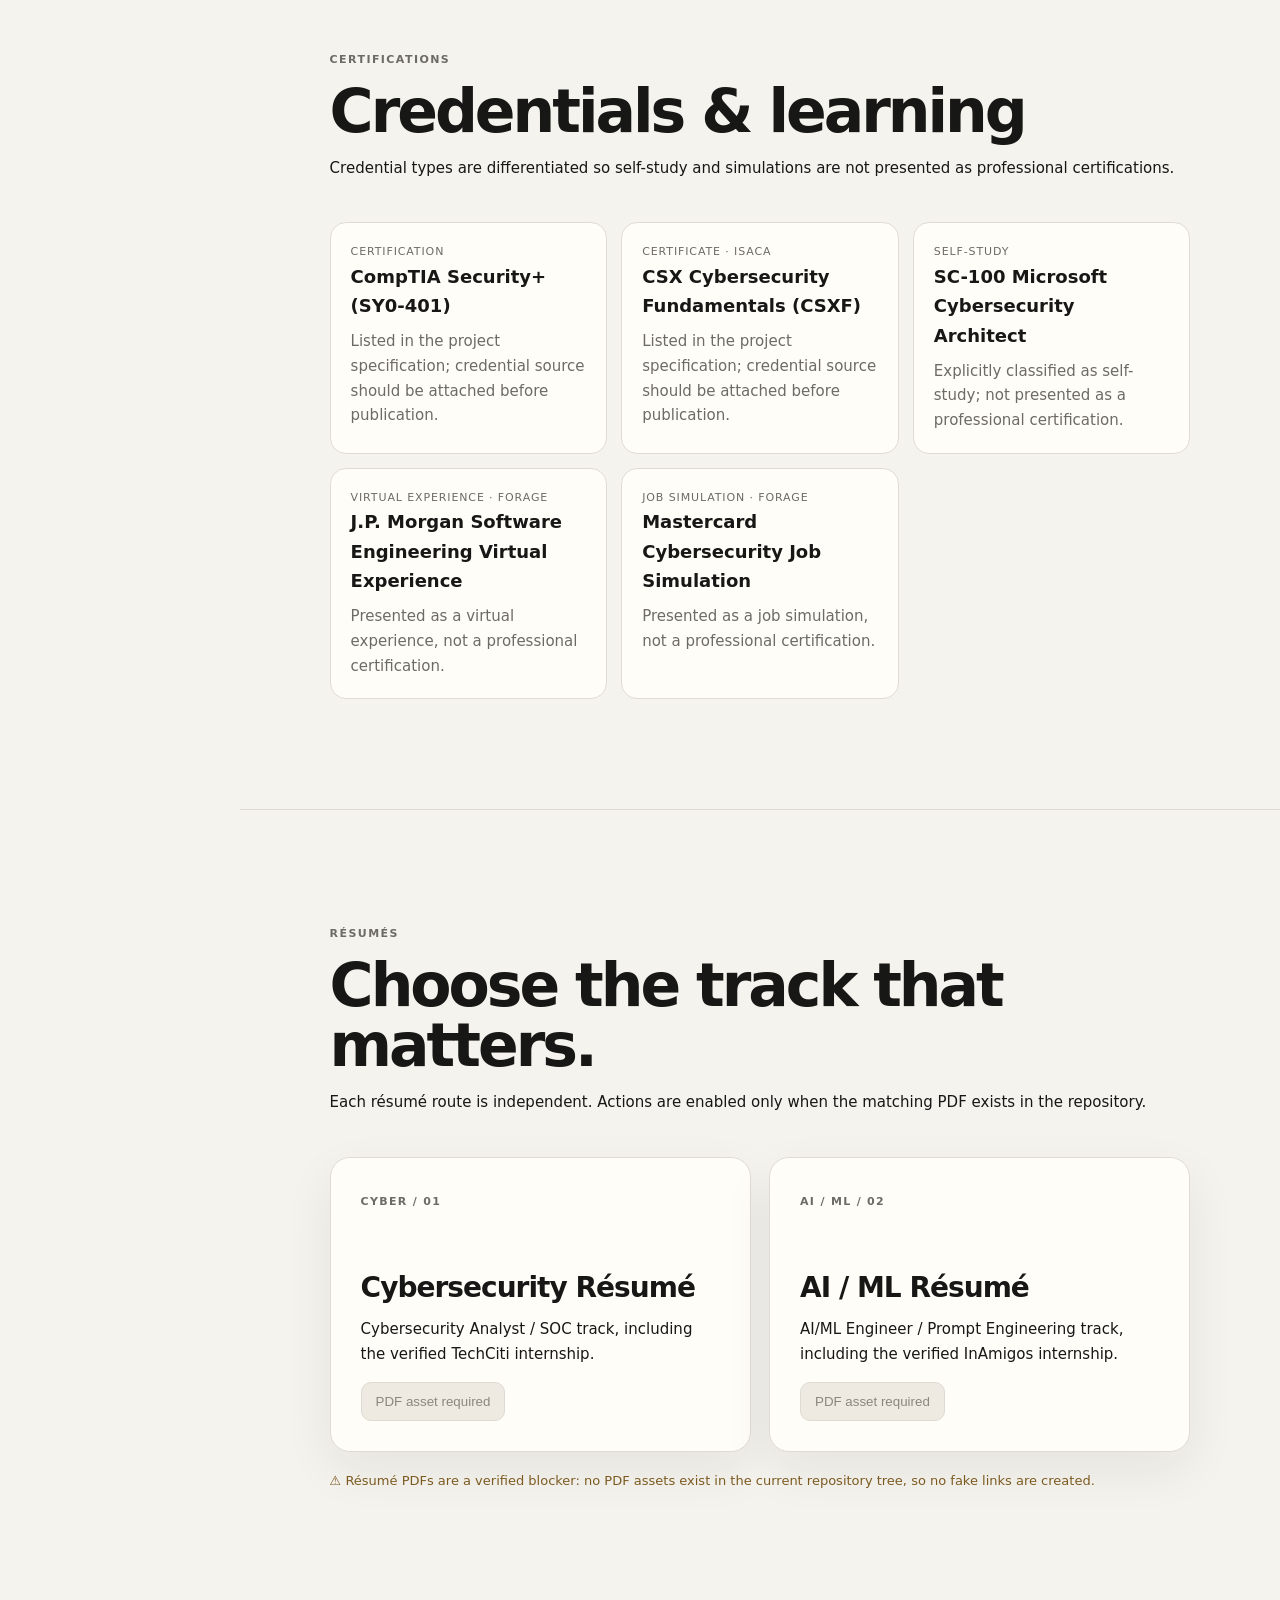
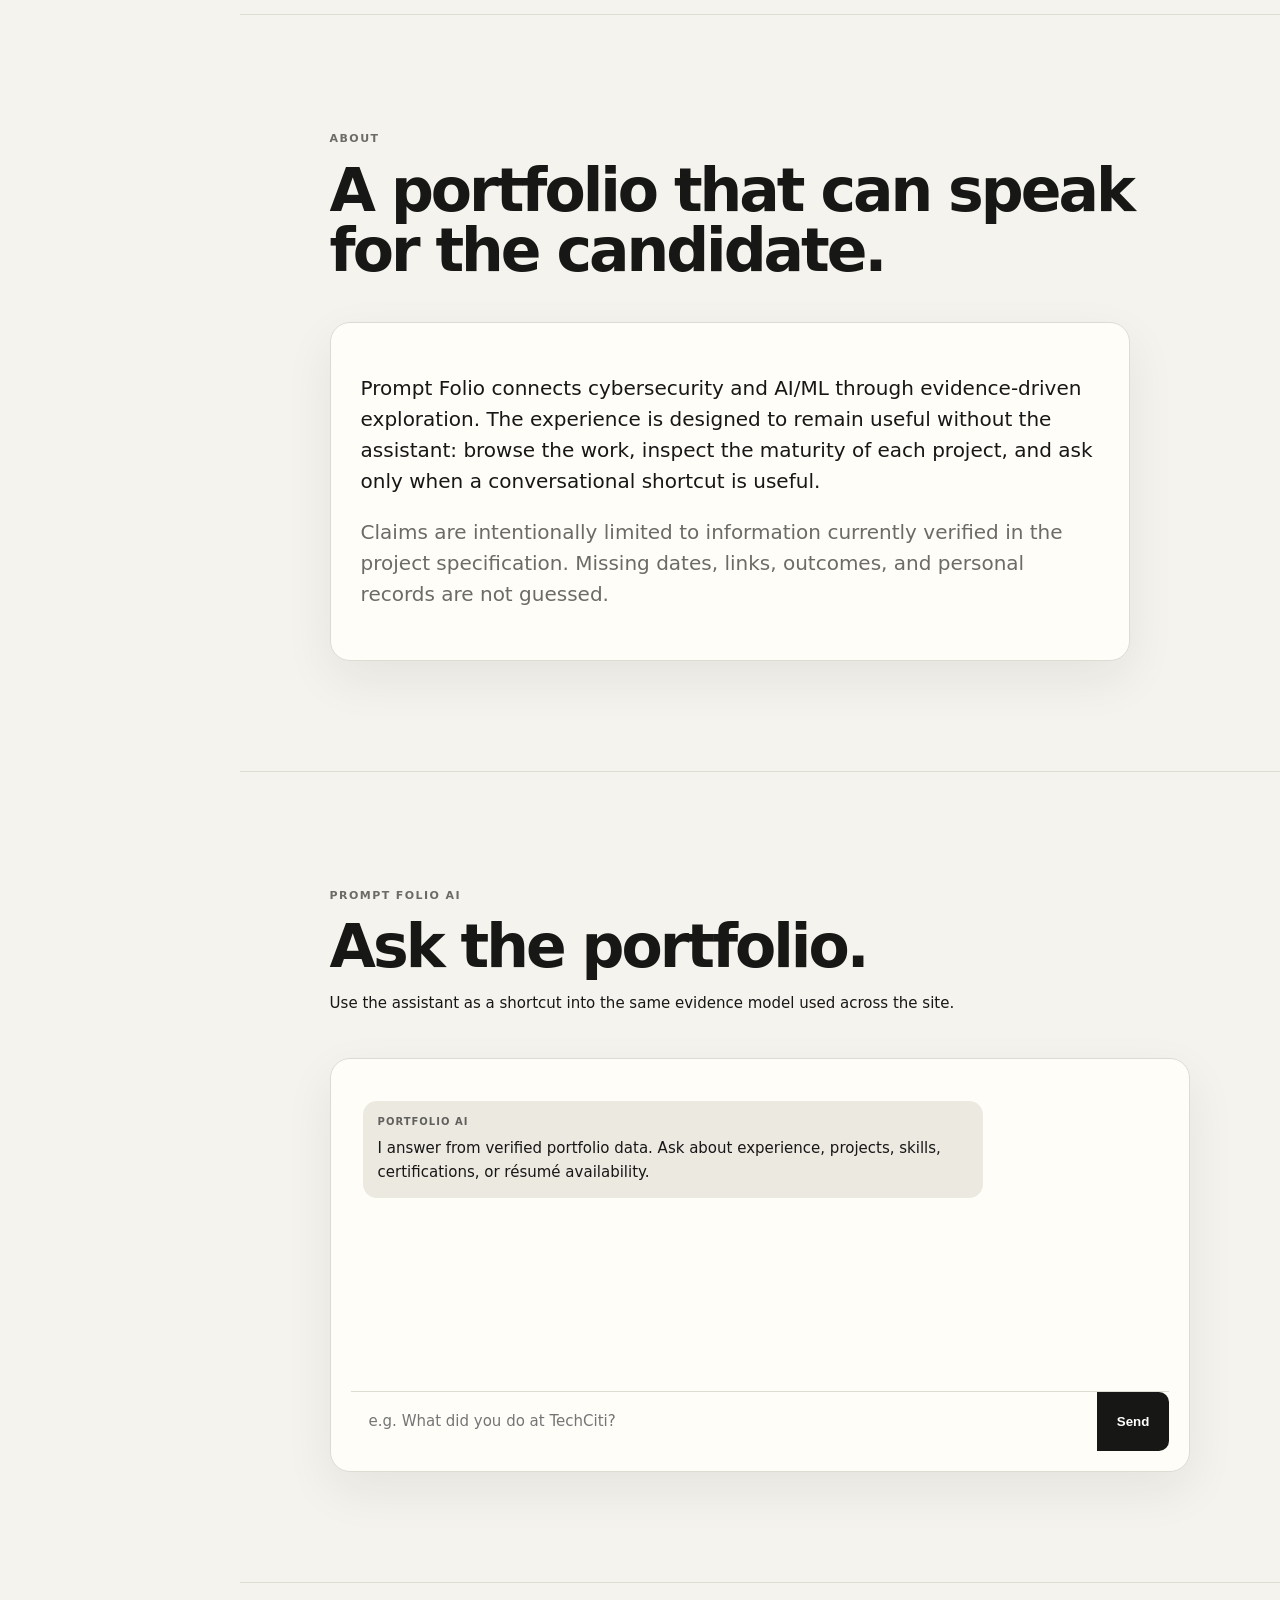
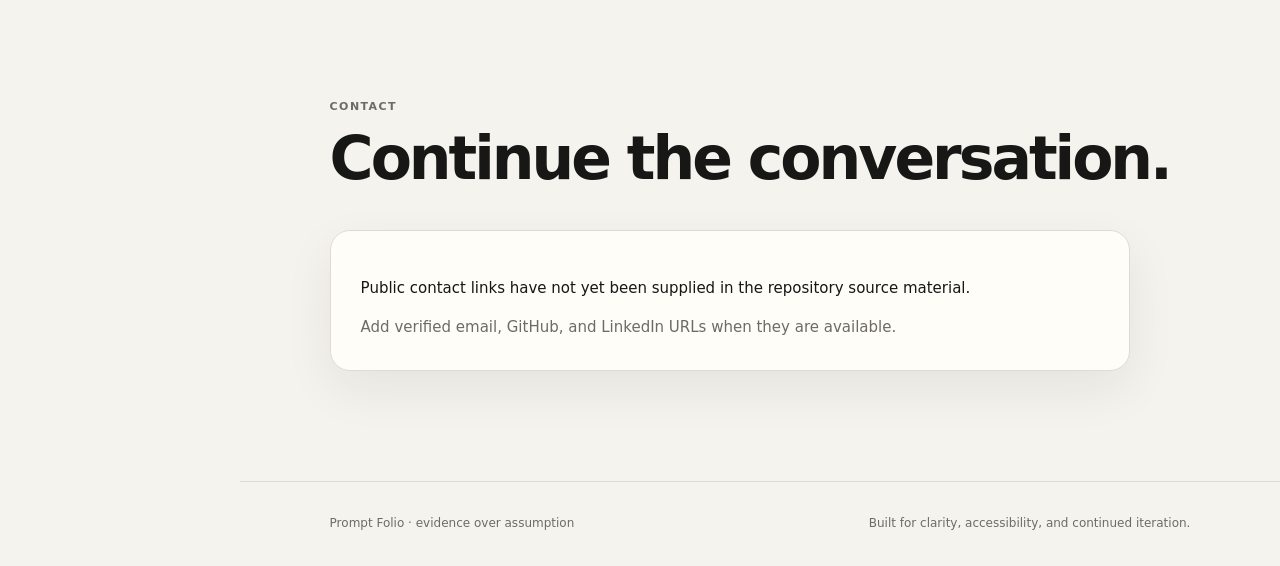
==== commit 3dcb8236: "feat: strengthen Phase 3 core portfolio experience" ====
--- a/index.html
+++ b/index.html
@@ -28,29 +28,32 @@
         <p class="eyebrow">AI / ML × CYBERSECURITY</p>
         <h1>What would you like to know about <em>Mokshith</em>?</h1>
         <p class="lede">Cybersecurity Analyst · AI/ML Engineer · Prompt Engineer</p>
-        <form class="askbar" id="heroAsk"><label for="heroInput">Ask about my work, skills, projects, experience, or education</label><input id="heroInput" autocomplete="off" placeholder="Ask anything about my portfolio…"><button type="submit">Ask <span>↗</span></button></form>
+        <form class="askbar" id="heroAsk"><label for="heroInput">Ask about my work, skills, projects, experience, or education</label><input id="heroInput" autocomplete="off" placeholder="Ask anything about my portfolio…"><button type="submit">Ask <span aria-hidden="true">↗</span></button></form>
         <div class="suggestions" id="suggestions" aria-label="Suggested questions"></div>
-        <div class="hero-grid"><div><span class="kicker">01</span><h2>Two tracks.<br>One technical story.</h2></div><p>Explore defensive security and AI/ML work independently, then follow the evidence where the two disciplines intersect.</p></div>
+        <div class="hero-grid">
+          <div><span class="kicker">01</span><h2>Two tracks.<br>One technical story.</h2></div>
+          <div><p>Explore defensive security and AI/ML work independently, then follow the evidence where the two disciplines intersect.</p><div class="track-links" aria-label="Professional tracks"><a href="#experience">Cybersecurity track <span aria-hidden="true">↓</span></a><a href="#experience">AI / ML track <span aria-hidden="true">↓</span></a><a href="#work">AI × Security work <span aria-hidden="true">↓</span></a></div></div>
+        </div>
       </section>
 
-      <section id="experience" class="section reveal"><div class="section-head"><span class="eyebrow">EXPERIENCE</span><h2>Professional tracks</h2></div><div class="track-grid">
-        <article class="track security"><div class="track-top"><span>CYBERSECURITY</span><span class="pill">Internship</span></div><h3>Cyber Security Analyst Intern</h3><p class="company">TechCiti Technologies Private Limited</p><p>Verified focus areas include Security Operations, SIEM Monitoring, Incident Response, Log Analysis, Network Analysis, and Linux.</p><div class="tags"><span>SOC</span><span>SIEM</span><span>Incident Response</span><span>Log Analysis</span><span>Linux</span></div></article>
-        <article class="track ai"><div class="track-top"><span>AI / ML</span><span class="pill">Internship</span></div><h3>Prompt Engineer Intern</h3><p class="company">InAmigos Foundation (IAF)</p><p>Verified focus areas include Prompt Engineering, Context Engineering, Generative AI, NLP foundations, Python, and problem solving.</p><div class="tags"><span>Prompt Engineering</span><span>Context Engineering</span><span>Generative AI</span><span>NLP</span></div></article>
+      <section id="experience" class="section reveal"><div class="section-head"><span class="eyebrow">EXPERIENCE</span><h2>Professional tracks</h2><p class="section-intro">Two internship experiences anchor the portfolio. The track labels describe the evidence-backed focus of each role.</p></div><div class="track-grid">
+        <article class="track security"><div class="track-top"><span>CYBERSECURITY</span><span class="pill">Internship</span></div><h3>Cyber Security Analyst Intern</h3><p class="company">TechCiti Technologies Private Limited</p><p>Verified focus areas include Security Operations, SIEM Monitoring, Incident Response, Log Analysis, Network Analysis, and Linux.</p><div class="tags"><span>SOC</span><span>SIEM</span><span>Incident Response</span><span>Log Analysis</span><span>Linux</span></div><a class="text-link" href="#skills">Explore security skills <span aria-hidden="true">→</span></a></article>
+        <article class="track ai"><div class="track-top"><span>AI / ML</span><span class="pill">Internship</span></div><h3>Prompt Engineer Intern</h3><p class="company">InAmigos Foundation (IAF)</p><p>Verified focus areas include Prompt Engineering, Context Engineering, Generative AI, NLP foundations, Python, and problem solving.</p><div class="tags"><span>Prompt Engineering</span><span>Context Engineering</span><span>Generative AI</span><span>NLP</span></div><a class="text-link" href="#skills">Explore AI / ML skills <span aria-hidden="true">→</span></a></article>
       </div></section>
 
-      <section id="work" class="section reveal"><div class="section-head"><span class="eyebrow">WORK</span><h2>Projects with explicit maturity</h2></div><div class="filter-row"><button class="filter active" aria-pressed="true" data-filter="all">All</button><button class="filter" aria-pressed="false" data-filter="ai">AI / ML</button><button class="filter" aria-pressed="false" data-filter="security">Cybersecurity</button><button class="filter" aria-pressed="false" data-filter="intersection">AI × Security</button></div><div class="project-grid" id="projectGrid"></div></section>
+      <section id="work" class="section reveal"><div class="section-head"><span class="eyebrow">WORK</span><h2>Projects with explicit maturity</h2><p class="section-intro">Project names and maturity are preserved from the specification. Details such as technologies, results, and links stay gated until sourced.</p></div><div class="filter-row" role="group" aria-label="Project filters"><button class="filter active" aria-pressed="true" data-filter="all">All</button><button class="filter" aria-pressed="false" data-filter="ai">AI / ML</button><button class="filter" aria-pressed="false" data-filter="security">Cybersecurity</button><button class="filter" aria-pressed="false" data-filter="intersection">AI × Security</button></div><div class="project-grid" id="projectGrid"></div></section>
 
-      <section id="skills" class="section reveal"><div class="section-head"><span class="eyebrow">SKILLS</span><h2>Evidence, not percentages.</h2></div><div class="skill-grid" id="skillGrid"></div></section>
+      <section id="skills" class="section reveal"><div class="section-head"><span class="eyebrow">SKILLS</span><h2>Evidence, not percentages.</h2><p class="section-intro">Skills are presented as documented focus areas rather than scored proficiency claims.</p></div><div class="skill-grid" id="skillGrid"></div></section>
 
-      <section id="education" class="section reveal"><div class="section-head"><span class="eyebrow">EDUCATION</span><h2>Education</h2></div><div class="empty-card"><strong>Source verification required.</strong><p>The repository specification does not currently contain verified education records. This section intentionally avoids inventing them.</p></div></section>
+      <section id="education" class="section reveal"><div class="section-head"><span class="eyebrow">EDUCATION</span><h2>Education</h2></div><div class="empty-card"><strong>Source verification required.</strong><p>The repository specification does not currently contain verified education records. This section intentionally avoids inventing them.</p><a class="text-link" href="#contact">See current source gaps <span aria-hidden="true">→</span></a></div></section>
 
-      <section id="certifications" class="section reveal"><div class="section-head"><span class="eyebrow">CERTIFICATIONS</span><h2>Credentials & learning</h2></div><div class="cert-grid" id="certGrid"></div></section>
+      <section id="certifications" class="section reveal"><div class="section-head"><span class="eyebrow">CERTIFICATIONS</span><h2>Credentials & learning</h2><p class="section-intro">Credential types are differentiated so self-study and simulations are not presented as professional certifications.</p></div><div class="cert-grid" id="certGrid"></div></section>
 
-      <section id="resumes" class="section reveal"><div class="section-head"><span class="eyebrow">RÉSUMÉS</span><h2>Choose the track that matters.</h2></div><div class="resume-grid"><article class="resume-card"><span class="resume-code">CYBER / 01</span><h3>Cybersecurity Résumé</h3><p>Cybersecurity Analyst / SOC track, including the verified TechCiti internship.</p><div class="resume-actions"><button disabled title="PDF asset is not present in the repository">PDF asset required</button></div></article><article class="resume-card"><span class="resume-code">AI / ML / 02</span><h3>AI / ML Résumé</h3><p>AI/ML Engineer / Prompt Engineering track, including the verified InAmigos internship.</p><div class="resume-actions"><button disabled title="PDF asset is not present in the repository">PDF asset required</button></div></article></div><p class="blocker-note">⚠ Résumé PDFs are a verified blocker: no PDF assets exist in the current repository tree, so no fake links are created.</p></section>
+      <section id="resumes" class="section reveal"><div class="section-head"><span class="eyebrow">RÉSUMÉS</span><h2>Choose the track that matters.</h2><p class="section-intro">Each résumé route is independent. Actions are enabled only when the matching PDF exists in the repository.</p></div><div class="resume-grid"><article class="resume-card"><span class="resume-code">CYBER / 01</span><h3>Cybersecurity Résumé</h3><p>Cybersecurity Analyst / SOC track, including the verified TechCiti internship.</p><div class="resume-actions"><button disabled title="PDF asset is not present in the repository">PDF asset required</button></div></article><article class="resume-card"><span class="resume-code">AI / ML / 02</span><h3>AI / ML Résumé</h3><p>AI/ML Engineer / Prompt Engineering track, including the verified InAmigos internship.</p><div class="resume-actions"><button disabled title="PDF asset is not present in the repository">PDF asset required</button></div></article></div><p class="blocker-note">⚠ Résumé PDFs are a verified blocker: no PDF assets exist in the current repository tree, so no fake links are created.</p></section>
 
       <section id="about" class="section reveal"><div class="section-head"><span class="eyebrow">ABOUT</span><h2>A portfolio that can speak for the candidate.</h2></div><div class="about-card"><p>Prompt Folio connects cybersecurity and AI/ML through evidence-driven exploration. The experience is designed to remain useful without the assistant: browse the work, inspect the maturity of each project, and ask only when a conversational shortcut is useful.</p><p class="muted">Claims are intentionally limited to information currently verified in the project specification. Missing dates, links, outcomes, and personal records are not guessed.</p></div></section>
 
-      <section id="ask" class="section reveal"><div class="section-head"><span class="eyebrow">PROMPT FOLIO AI</span><h2>Ask the portfolio.</h2></div><div class="chat-panel"><div class="chat-log" id="chatLog" aria-live="polite"><div class="message assistant"><span class="message-label">Portfolio AI</span><p>I answer from verified portfolio data. Ask about experience, projects, skills, certifications, or résumé availability.</p></div></div><form class="chat-input" id="chatForm"><label for="chatInput">Your question</label><input id="chatInput" autocomplete="off" placeholder="e.g. What did you do at TechCiti?"><button type="submit">Send</button></form></div></section>
+      <section id="ask" class="section reveal"><div class="section-head"><span class="eyebrow">PROMPT FOLIO AI</span><h2>Ask the portfolio.</h2><p class="section-intro">Use the assistant as a shortcut into the same evidence model used across the site.</p></div><div class="chat-panel"><div class="chat-log" id="chatLog" aria-live="polite"><div class="message assistant"><span class="message-label">Portfolio AI</span><p>I answer from verified portfolio data. Ask about experience, projects, skills, certifications, or résumé availability.</p></div></div><form class="chat-input" id="chatForm"><label for="chatInput">Your question</label><input id="chatInput" autocomplete="off" placeholder="e.g. What did you do at TechCiti?"><button type="submit">Send</button></form></div></section>
 
       <section id="contact" class="section reveal"><div class="section-head"><span class="eyebrow">CONTACT</span><h2>Continue the conversation.</h2></div><div class="contact-card"><p>Public contact links have not yet been supplied in the repository source material.</p><span class="muted">Add verified email, GitHub, and LinkedIn URLs when they are available.</span></div></section>
       <footer><span>Prompt Folio · evidence over assumption</span><span>Built for clarity, accessibility, and continued iteration.</span></footer>
--- a/styles.css
+++ b/styles.css
@@ -1 +1 @@
-:root{--bg:#f5f3ee;--surface:#fffdf8;--ink:#171716;--muted:#6d6b66;--line:#dedbd2;--accent:#174b3b;--soft:#e9eee9;--warn:#7b5a20;--radius:20px;--shadow:0 18px 50px rgba(23,23,22,.07)}*{box-sizing:border-box}html{scroll-behavior:smooth}body{margin:0;background:var(--bg);color:var(--ink);font:15px/1.65 Inter,ui-sans-serif,system-ui,-apple-system,BlinkMacSystemFont,"Segoe UI",sans-serif}.skip{position:fixed;left:12px;top:12px;transform:translateY(-150%);background:var(--ink);color:white;padding:8px 12px;border-radius:8px;z-index:99}.skip:focus{transform:none}.app-shell{display:grid;grid-template-columns:240px 1fr;min-height:100vh}.sidebar{position:sticky;top:0;height:100vh;border-right:1px solid var(--line);padding:28px 22px;background:rgba(245,243,238,.96);display:flex;flex-direction:column;z-index:20}.brand{font-weight:750;display:flex;align-items:center;gap:10px;margin-bottom:46px}.brand-mark{display:grid;place-items:center;width:30px;height:30px;border:1px solid var(--ink);border-radius:9px;font-size:11px}.sidebar nav{display:grid;gap:4px}.sidebar nav a{color:var(--muted);text-decoration:none;padding:9px 10px;border-radius:10px}.sidebar nav a:hover,.sidebar nav a:focus{background:var(--surface);color:var(--ink);outline:none}.sidebar-note{margin-top:auto;font-size:12px;color:var(--muted);display:flex;gap:8px;align-items:center}.status-dot{width:7px;height:7px;border-radius:50%;background:var(--accent)}main{min-width:0}.section{max-width:1080px;margin:auto;padding:110px 7vw;border-bottom:1px solid var(--line)}.hero{min-height:100vh;display:flex;flex-direction:column;justify-content:center;border-bottom:1px solid var(--line)}.eyebrow{letter-spacing:.13em;font-size:11px;font-weight:750;color:var(--muted)}h1{font-size:clamp(48px,7vw,94px);line-height:.98;letter-spacing:-.065em;max-width:1000px;margin:22px 0}.hero h1 em{font-style:normal;color:var(--accent)}.lede{font-size:20px;color:var(--muted);margin:0 0 34px}.askbar{display:grid;grid-template-columns:1fr auto;gap:0;max-width:820px;border:1px solid var(--ink);background:var(--surface);border-radius:15px;overflow:hidden;box-shadow:var(--shadow)}.askbar label,.chat-input label{position:absolute;width:1px;height:1px;overflow:hidden;clip:rect(0 0 0 0)}input{border:0;background:transparent;padding:17px 18px;font:inherit;color:var(--ink);min-width:0}input:focus{outline:2px solid var(--accent);outline-offset:-2px}.askbar button,.chat-input button{border:0;background:var(--ink);color:white;padding:0 22px;font-weight:700;cursor:pointer}.suggestions{display:flex;flex-wrap:wrap;gap:8px;margin-top:14px}.suggestion,.filter{border:1px solid var(--line);background:transparent;border-radius:999px;padding:8px 12px;cursor:pointer;color:var(--muted)}.suggestion:hover,.suggestion:focus,.filter.active{background:var(--ink);color:white}.hero-grid{display:grid;grid-template-columns:1fr 1fr;gap:60px;margin-top:90px;padding-top:22px;border-top:1px solid var(--line)}.hero-grid h2{font-size:28px;line-height:1.05;letter-spacing:-.03em}.hero-grid p{color:var(--muted);max-width:480px}.kicker{font-size:11px;color:var(--accent);font-weight:800}.section-head{margin-bottom:42px}.section-head h2{font-size:clamp(34px,5vw,60px);line-height:1;letter-spacing:-.05em;margin:10px 0 0}.track-grid,.resume-grid{display:grid;grid-template-columns:repeat(2,1fr);gap:18px}.track,.resume-card,.about-card,.contact-card,.empty-card,.chat-panel{background:var(--surface);border:1px solid var(--line);border-radius:var(--radius);box-shadow:var(--shadow)}.track{padding:28px;min-height:310px}.track-top{display:flex;justify-content:space-between;font-size:11px;font-weight:800;letter-spacing:.12em;color:var(--muted)}.pill{letter-spacing:0;border:1px solid var(--line);border-radius:999px;padding:3px 8px}.track h3,.resume-card h3{font-size:28px;letter-spacing:-.035em;line-height:1.05;margin:46px 0 5px}.company{font-weight:700}.track p{color:var(--muted)}.tags{display:flex;flex-wrap:wrap;gap:7px;margin-top:24px}.tags span{background:var(--soft);padding:5px 8px;border-radius:7px;font-size:12px}.filter-row{display:flex;gap:8px;flex-wrap:wrap;margin-bottom:24px}.project-grid,.skill-grid,.cert-grid{display:grid;grid-template-columns:repeat(3,1fr);gap:14px}.project-card,.skill-card,.cert-card{border:1px solid var(--line);border-radius:16px;background:var(--surface);padding:20px;transition:transform .2s,border-color .2s}.project-card:hover,.skill-card:hover,.cert-card:hover{transform:translateY(-3px);border-color:#aaa59b}.project-card h3{margin:10px 0 8px;font-size:21px}.project-card p,.skill-card p,.cert-card p{color:var(--muted);margin:0}.meta{display:flex;justify-content:space-between;gap:10px;color:var(--muted);font-size:11px;text-transform:uppercase;letter-spacing:.08em}.status{color:var(--accent);font-weight:800}.skill-card h3,.cert-card h3{margin:0 0 8px;font-size:18px}.evidence{margin-top:15px;font-size:12px;color:var(--accent)}.resume-card{padding:30px}.resume-code{font-size:11px;font-weight:800;color:var(--muted);letter-spacing:.12em}.resume-card h3{margin-top:60px}.resume-actions button{border:1px solid var(--line);background:#eeeae1;color:#8b877f;border-radius:10px;padding:11px 14px;cursor:not-allowed}.blocker-note{color:var(--warn);font-size:13px;margin-top:18px}.about-card,.contact-card,.empty-card{padding:30px;max-width:800px}.about-card p{font-size:20px;line-height:1.55}.muted{color:var(--muted)}.chat-panel{padding:20px;max-width:900px}.chat-log{min-height:300px;max-height:520px;overflow:auto;padding:12px}.message{max-width:78%;margin:10px 0;padding:13px 15px;border-radius:14px;background:#ece9e1}.message.user{margin-left:auto;background:var(--ink);color:white}.message-label{display:block;font-size:10px;text-transform:uppercase;letter-spacing:.1em;font-weight:800;opacity:.65}.message p{margin:5px 0 0}.chat-input{display:grid;grid-template-columns:1fr auto;border-top:1px solid var(--line);margin-top:12px}.chat-input button{padding:0 20px;border-radius:0 10px 10px 0}.menu-toggle,.menu-close{display:none}footer{max-width:1080px;margin:auto;padding:32px 7vw;color:var(--muted);font-size:12px;display:flex;justify-content:space-between;gap:20px}@media(max-width:900px){.app-shell{display:block}.sidebar{position:fixed;left:0;top:0;width:280px;transform:translateX(-102%);transition:transform .2s;box-shadow:var(--shadow)}.sidebar.open{transform:none}.menu-toggle{display:block;position:fixed;right:16px;top:16px;z-index:30;border:1px solid var(--line);background:var(--surface);border-radius:10px;padding:9px 11px;font-size:18px}.menu-close{display:block;position:absolute;right:15px;top:13px;border:0;background:none;font-size:26px}.hero-grid,.track-grid,.resume-grid{grid-template-columns:1fr}.project-grid,.skill-grid,.cert-grid{grid-template-columns:repeat(2,1fr)}.section{padding:88px 6vw}h1{font-size:clamp(46px,12vw,78px)}}@media(max-width:600px){.project-grid,.skill-grid,.cert-grid{grid-template-columns:1fr}.askbar{grid-template-columns:1fr}.askbar button{padding:14px}.hero-grid{margin-top:60px}footer{display:block}footer span{display:block;margin-bottom:6px}.message{max-width:90%}}@media(prefers-reduced-motion:reduce){html{scroll-behavior:auto}.project-card,.skill-card,.cert-card,.sidebar{transition:none}.reveal{animation:none!important}}.reveal{animation:rise .55s ease both}@keyframes rise{from{opacity:0;transform:translateY(14px)}to{opacity:1;transform:none}}+:root{--bg:#f5f3ee;--surface:#fffdf8;--ink:#171716;--muted:#6d6b66;--line:#dedbd2;--accent:#174b3b;--soft:#e9eee9;--warn:#7b5a20;--radius:20px;--shadow:0 18px 50px rgba(23,23,22,.07)}*{box-sizing:border-box}html{scroll-behavior:smooth}body{margin:0;background:var(--bg);color:var(--ink);font:15px/1.65 Inter,ui-sans-serif,system-ui,-apple-system,BlinkMacSystemFont,"Segoe UI",sans-serif}.skip{position:fixed;left:12px;top:12px;transform:translateY(-150%);background:var(--ink);color:white;padding:8px 12px;border-radius:8px;z-index:99}.skip:focus{transform:none}.app-shell{display:grid;grid-template-columns:240px 1fr;min-height:100vh}.sidebar{position:sticky;top:0;height:100vh;border-right:1px solid var(--line);padding:28px 22px;background:rgba(245,243,238,.96);display:flex;flex-direction:column;z-index:20}.brand{font-weight:750;display:flex;align-items:center;gap:10px;margin-bottom:46px}.brand-mark{display:grid;place-items:center;width:30px;height:30px;border:1px solid var(--ink);border-radius:9px;font-size:11px}.sidebar nav{display:grid;gap:4px}.sidebar nav a{color:var(--muted);text-decoration:none;padding:9px 10px;border-radius:10px}.sidebar nav a:hover,.sidebar nav a:focus{background:var(--surface);color:var(--ink);outline:none}.sidebar-note{margin-top:auto;font-size:12px;color:var(--muted);display:flex;gap:8px;align-items:center}.status-dot{width:7px;height:7px;border-radius:50%;background:var(--accent)}main{min-width:0}.section{max-width:1080px;margin:auto;padding:110px 7vw;border-bottom:1px solid var(--line)}.hero{min-height:100vh;display:flex;flex-direction:column;justify-content:center;border-bottom:1px solid var(--line)}.eyebrow{letter-spacing:.13em;font-size:11px;font-weight:750;color:var(--muted)}h1{font-size:clamp(48px,7vw,94px);line-height:.98;letter-spacing:-.065em;max-width:1000px;margin:22px 0}.hero h1 em{font-style:normal;color:var(--accent)}.lede{font-size:20px;color:var(--muted);margin:0 0 34px}.askbar{display:grid;grid-template-columns:1fr auto;gap:0;max-width:820px;border:1px solid var(--ink);background:var(--surface);border-radius:15px;overflow:hidden;box-shadow:var(--shadow)}.askbar label,.chat-input label{position:absolute;width:1px;height:1px;overflow:hidden;clip:rect(0 0 0 0)}input{border:0;background:transparent;padding:17px 18px;font:inherit;color:var(--ink);min-width:0}input:focus{outline:2px solid var(--accent);outline-offset:-2px}.askbar button,.chat-input button{border:0;background:var(--ink);color:white;padding:0 22px;font-weight:700;cursor:pointer}.suggestions{display:flex;flex-wrap:wrap;gap:8px;margin-top:14px}.suggestion,.filter{border:1px solid var(--line);background:transparent;border-radius:999px;padding:8px 12px;cursor:pointer;color:var(--muted)}.suggestion:hover,.suggestion:focus,.filter.active{background:var(--ink);color:white}.filter:focus-visible,.suggestion:focus-visible,.menu-toggle:focus-visible,.menu-close:focus-visible,.askbar button:focus-visible,.chat-input button:focus-visible,.resume-actions button:focus-visible{outline:2px solid var(--accent);outline-offset:2px}.hero-grid{display:grid;grid-template-columns:1fr 1fr;gap:60px;margin-top:90px;padding-top:22px;border-top:1px solid var(--line)}.hero-grid h2{font-size:28px;line-height:1.05;letter-spacing:-.03em}.hero-grid p{color:var(--muted);max-width:480px}.kicker{font-size:11px;color:var(--accent);font-weight:800}.section-head{margin-bottom:42px}.section-head h2{font-size:clamp(34px,5vw,60px);line-height:1;letter-spacing:-.05em;margin:10px 0 0}.track-grid,.resume-grid{display:grid;grid-template-columns:repeat(2,1fr);gap:18px}.track,.resume-card,.about-card,.contact-card,.empty-card,.chat-panel{background:var(--surface);border:1px solid var(--line);border-radius:var(--radius);box-shadow:var(--shadow)}.track{padding:28px;min-height:310px}.track-top{display:flex;justify-content:space-between;font-size:11px;font-weight:800;letter-spacing:.12em;color:var(--muted)}.pill{letter-spacing:0;border:1px solid var(--line);border-radius:999px;padding:3px 8px}.track h3,.resume-card h3{font-size:28px;letter-spacing:-.035em;line-height:1.05;margin:46px 0 5px}.company{font-weight:700}.track p{color:var(--muted)}.tags{display:flex;flex-wrap:wrap;gap:7px;margin-top:24px}.tags span{background:var(--soft);padding:5px 8px;border-radius:7px;font-size:12px}.filter-row{display:flex;gap:8px;flex-wrap:wrap;margin-bottom:24px}.project-grid,.skill-grid,.cert-grid{display:grid;grid-template-columns:repeat(3,1fr);gap:14px}.project-card,.skill-card,.cert-card{border:1px solid var(--line);border-radius:16px;background:var(--surface);padding:20px;transition:transform .2s,border-color .2s}.project-card:hover,.skill-card:hover,.cert-card:hover{transform:translateY(-3px);border-color:#aaa59b}.project-card h3{margin:10px 0 8px;font-size:21px}.project-card p,.skill-card p,.cert-card p{color:var(--muted);margin:0}.project-card details{margin-top:15px;border-top:1px solid var(--line);padding-top:11px}.project-card summary{cursor:pointer;font-size:12px;font-weight:750;color:var(--accent)}.project-card summary:focus-visible{outline:2px solid var(--accent);outline-offset:3px;border-radius:3px}.meta{display:flex;justify-content:space-between;gap:10px;color:var(--muted);font-size:11px;text-transform:uppercase;letter-spacing:.08em}.status{color:var(--accent);font-weight:800}.skill-card h3,.cert-card h3{margin:0 0 8px;font-size:18px}.evidence{font-size:12px;color:var(--accent)}.resume-card{padding:30px}.resume-code{font-size:11px;font-weight:800;color:var(--muted);letter-spacing:.12em}.resume-card h3{margin-top:60px}.resume-actions button{border:1px solid var(--line);background:#eeeae1;color:#8b877f;border-radius:10px;padding:11px 14px;cursor:not-allowed}.blocker-note{color:var(--warn);font-size:13px;margin-top:18px}.about-card,.contact-card,.empty-card{padding:30px;max-width:800px}.about-card p{font-size:20px;line-height:1.55}.muted{color:var(--muted)}.chat-panel{padding:20px;max-width:900px}.chat-log{min-height:300px;max-height:520px;overflow:auto;padding:12px}.message{max-width:78%;margin:10px 0;padding:13px 15px;border-radius:14px;background:#ece9e1}.message.user{margin-left:auto;background:var(--ink);color:white}.message-label{display:block;font-size:10px;text-transform:uppercase;letter-spacing:.1em;font-weight:800;opacity:.65}.message p{margin:5px 0 0}.chat-input{display:grid;grid-template-columns:1fr auto;border-top:1px solid var(--line);margin-top:12px}.chat-input button{padding:0 20px;border-radius:0 10px 10px 0}.menu-toggle,.menu-close{display:none}footer{max-width:1080px;margin:auto;padding:32px 7vw;color:var(--muted);font-size:12px;display:flex;justify-content:space-between;gap:20px}@media(max-width:900px){.app-shell{display:block}.sidebar{position:fixed;left:0;top:0;width:280px;transform:translateX(-102%);transition:transform .2s;box-shadow:var(--shadow)}.sidebar.open{transform:none}.menu-toggle{display:block;position:fixed;right:16px;top:16px;z-index:30;border:1px solid var(--line);background:var(--surface);border-radius:10px;padding:9px 11px;font-size:18px}.menu-close{display:block;position:absolute;right:15px;top:13px;border:0;background:none;font-size:26px}.hero-grid,.track-grid,.resume-grid{grid-template-columns:1fr}.project-grid,.skill-grid,.cert-grid{grid-template-columns:repeat(2,1fr)}.section{padding:88px 6vw}h1{font-size:clamp(46px,12vw,78px)}}@media(max-width:600px){.project-grid,.skill-grid,.cert-grid{grid-template-columns:1fr}.askbar{grid-template-columns:1fr}.askbar button{padding:14px}.hero-grid{margin-top:60px}footer{display:block}footer span{display:block;margin-bottom:6px}.message{max-width:90%}}@media(prefers-reduced-motion:reduce){html{scroll-behavior:auto}.project-card,.skill-card,.cert-card,.sidebar{transition:none}.reveal{animation:none!important}}.reveal{animation:rise .55s ease both}@keyframes rise{from{opacity:0;transform:translateY(14px)}to{opacity:1;transform:none}}
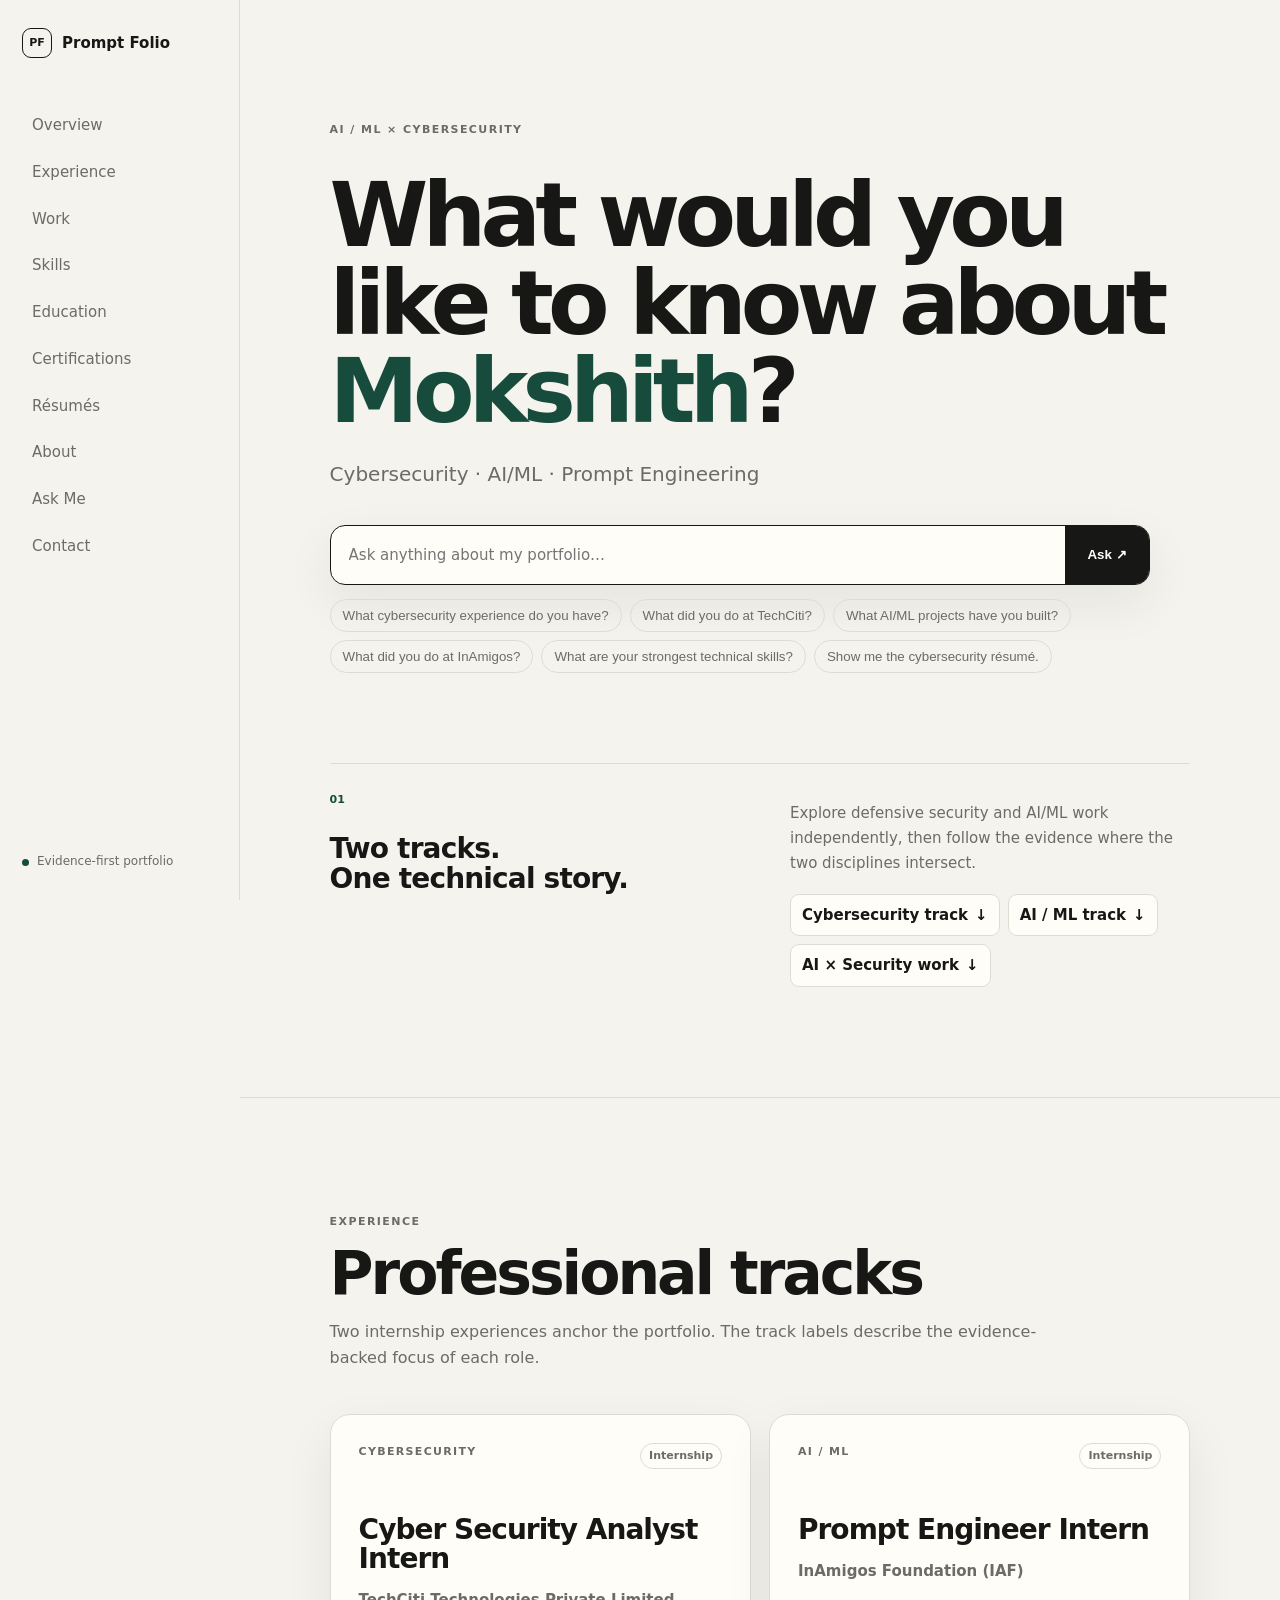
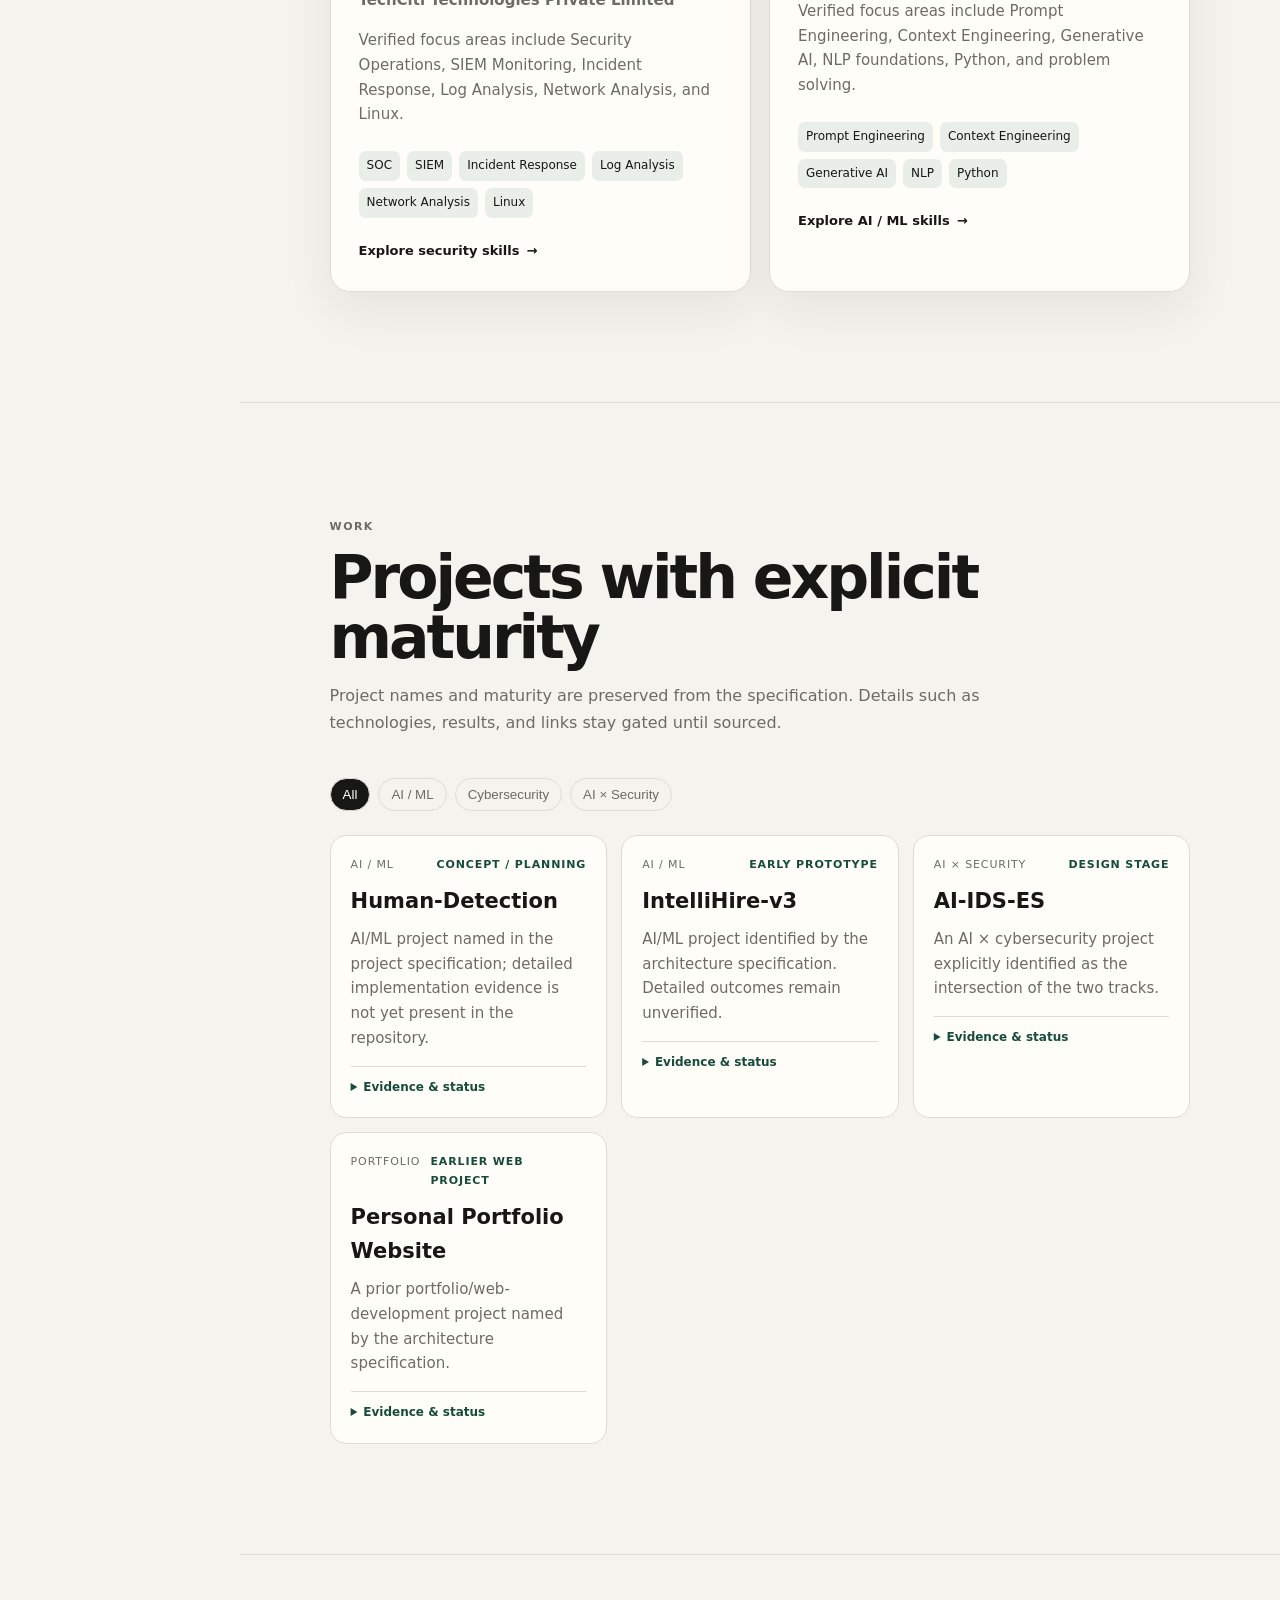
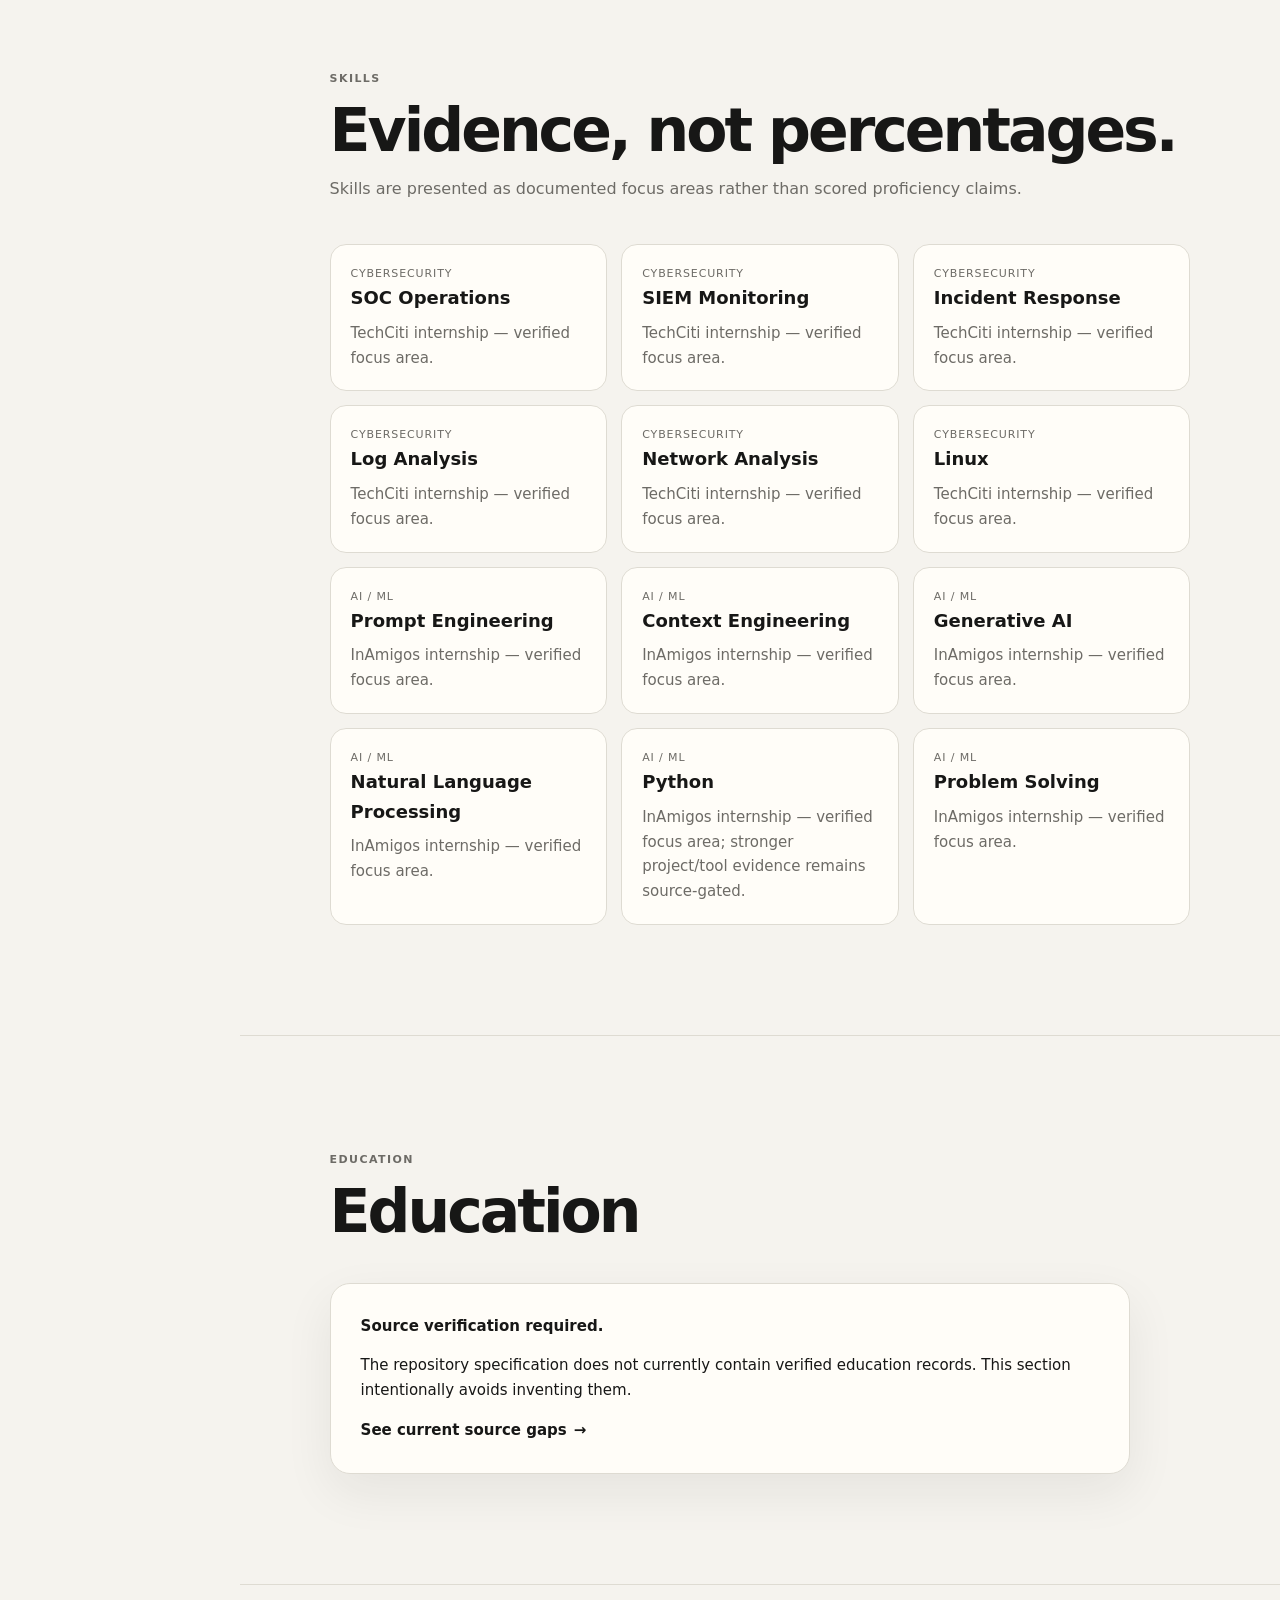
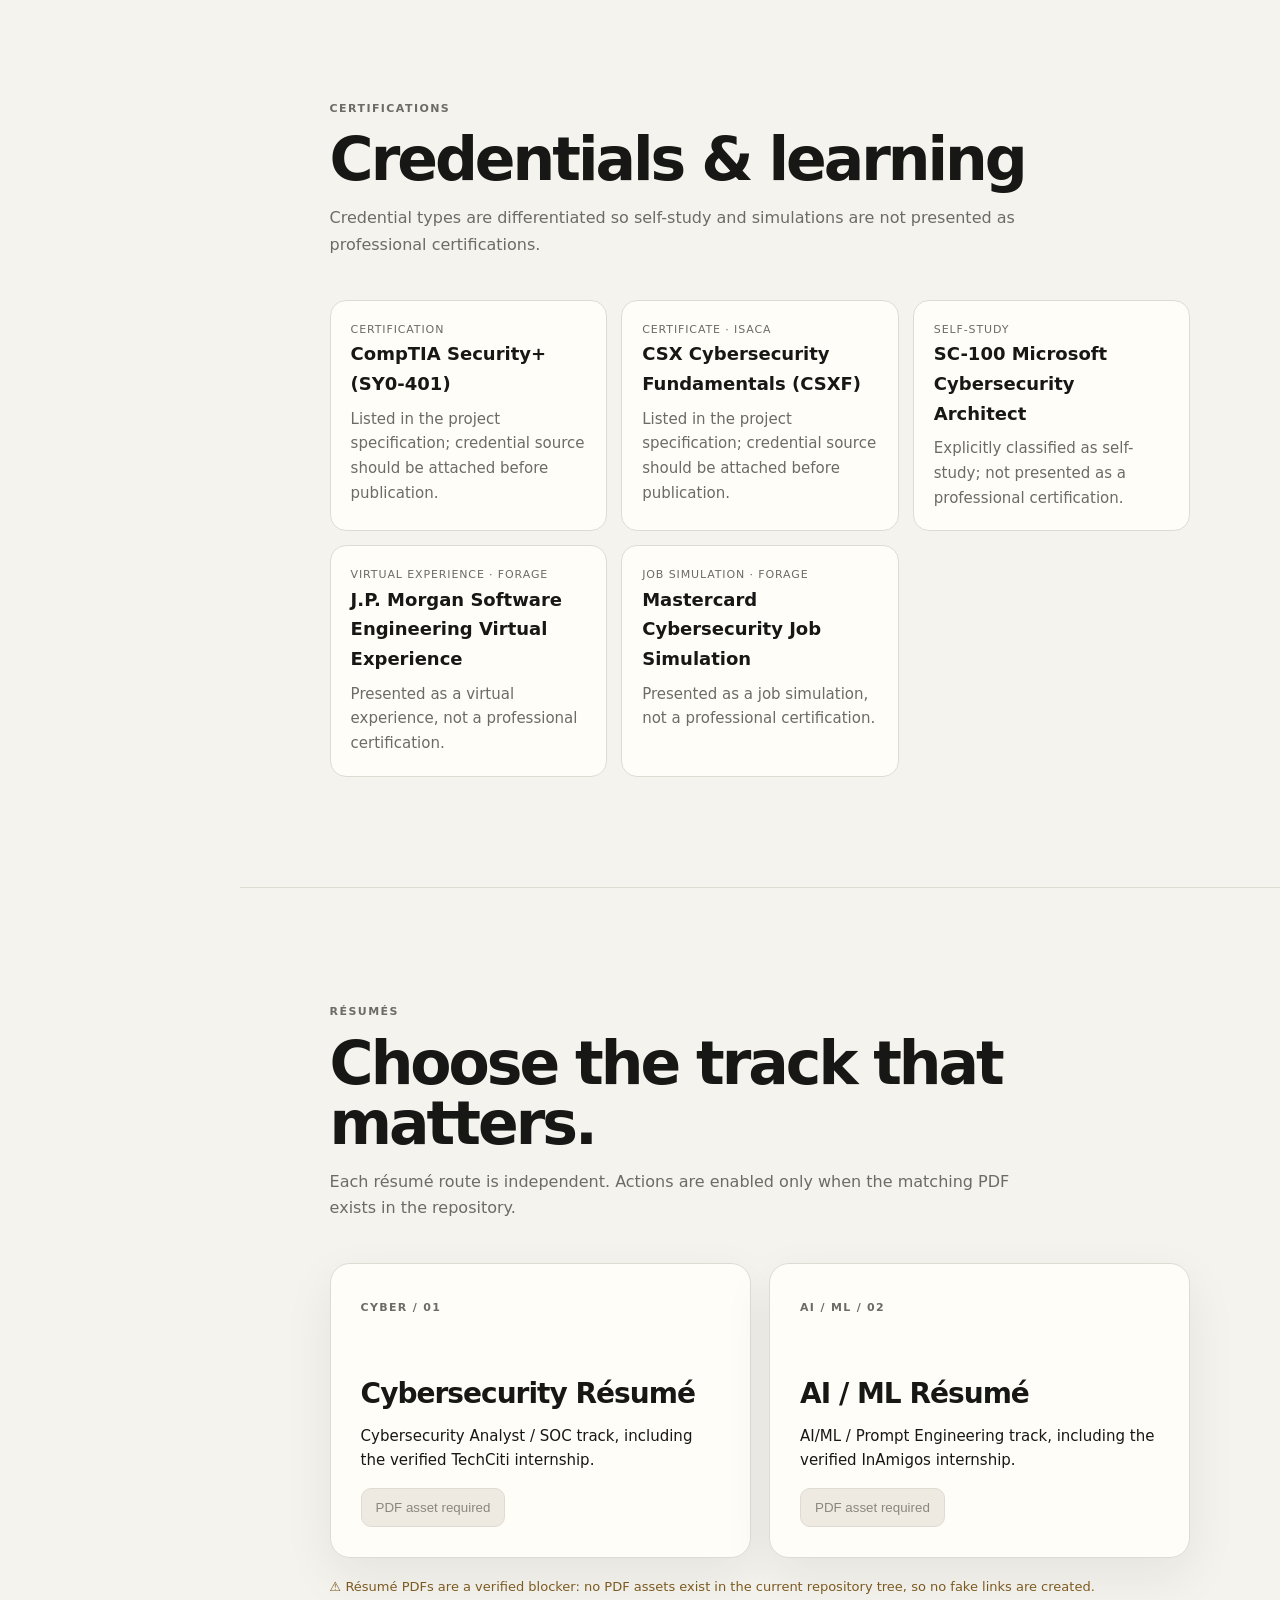
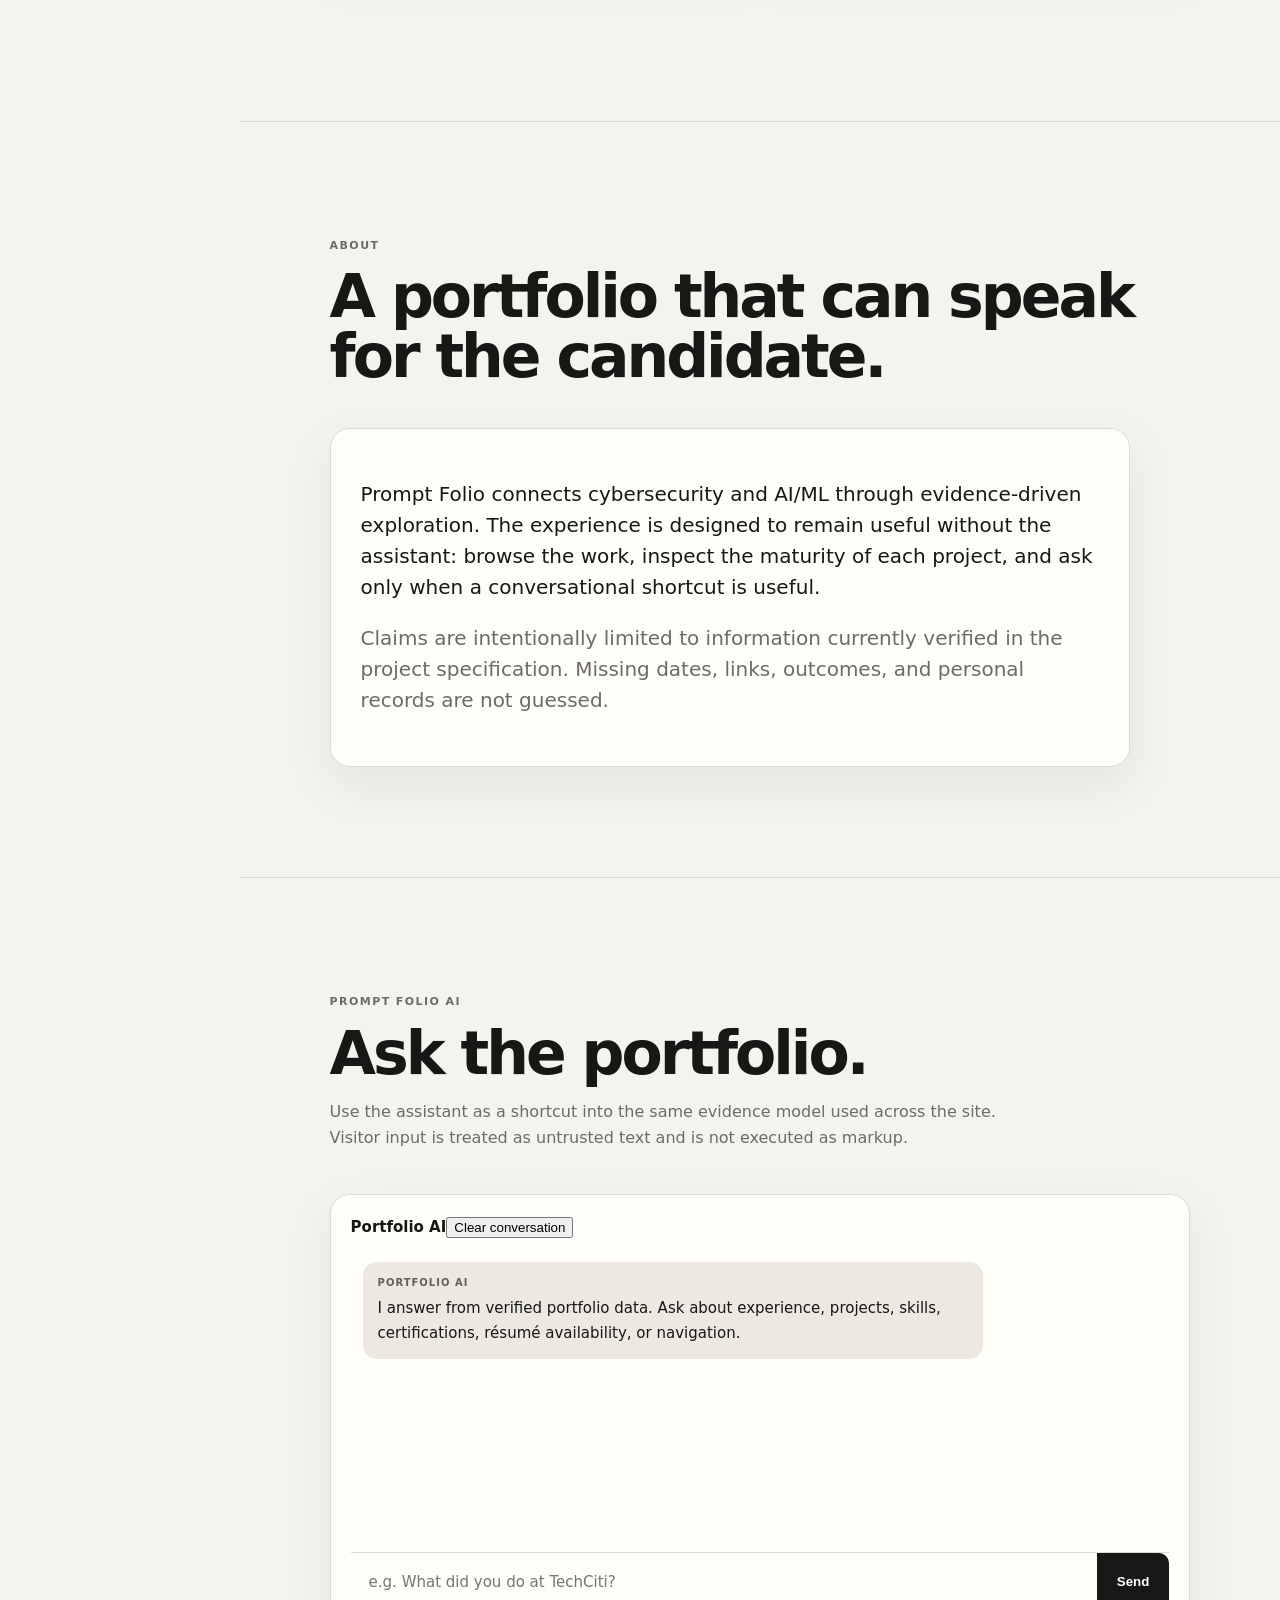
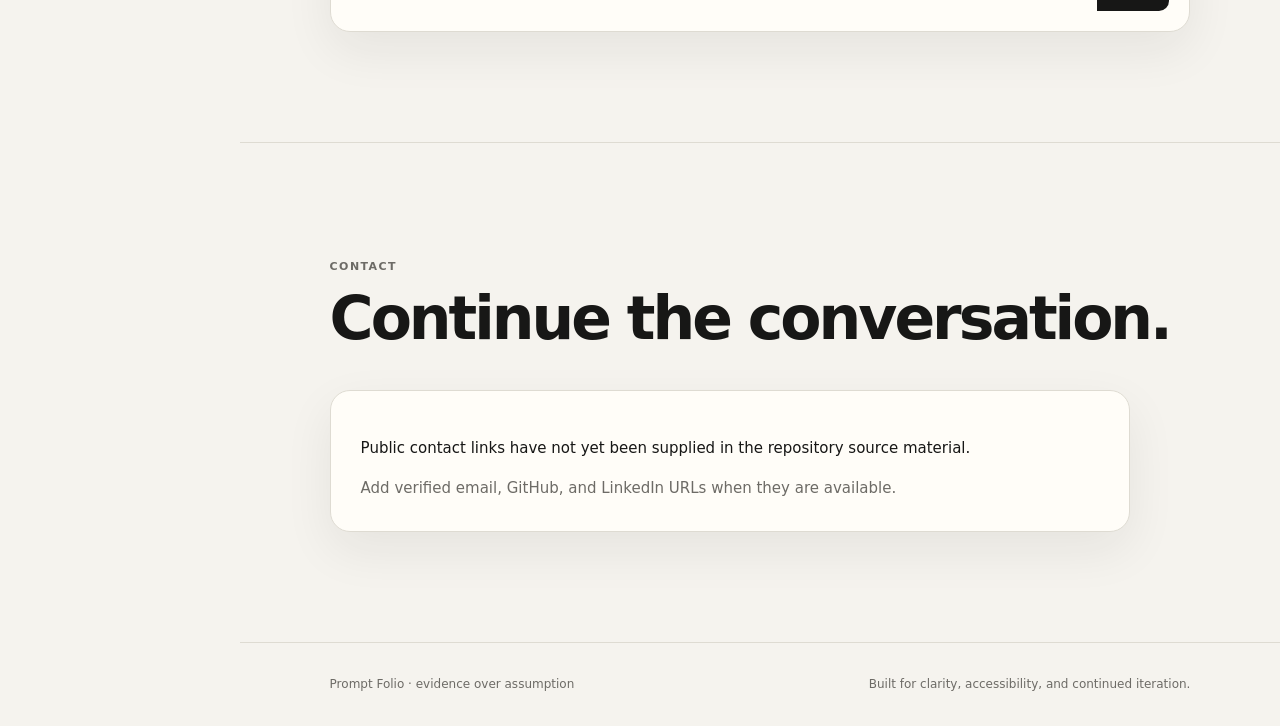
==== commit e77dc143: "feat: improve grounded chat navigation and portfolio positioning" ====
--- a/index.html
+++ b/index.html
@@ -27,8 +27,8 @@
       <section id="overview" class="hero section reveal">
         <p class="eyebrow">AI / ML × CYBERSECURITY</p>
         <h1>What would you like to know about <em>Mokshith</em>?</h1>
-        <p class="lede">Cybersecurity Analyst · AI/ML Engineer · Prompt Engineer</p>
-        <form class="askbar" id="heroAsk"><label for="heroInput">Ask about my work, skills, projects, experience, or education</label><input id="heroInput" autocomplete="off" placeholder="Ask anything about my portfolio…"><button type="submit">Ask <span aria-hidden="true">↗</span></button></form>
+        <p class="lede">Cybersecurity · AI/ML · Prompt Engineering</p>
+        <form class="askbar" id="heroAsk"><label for="heroInput">Ask about my work, skills, projects, experience, or education</label><input id="heroInput" maxlength="600" autocomplete="off" placeholder="Ask anything about my portfolio…"><button type="submit">Ask <span aria-hidden="true">↗</span></button></form>
         <div class="suggestions" id="suggestions" aria-label="Suggested questions"></div>
         <div class="hero-grid">
           <div><span class="kicker">01</span><h2>Two tracks.<br>One technical story.</h2></div>
@@ -37,8 +37,8 @@
       </section>
 
       <section id="experience" class="section reveal"><div class="section-head"><span class="eyebrow">EXPERIENCE</span><h2>Professional tracks</h2><p class="section-intro">Two internship experiences anchor the portfolio. The track labels describe the evidence-backed focus of each role.</p></div><div class="track-grid">
-        <article class="track security"><div class="track-top"><span>CYBERSECURITY</span><span class="pill">Internship</span></div><h3>Cyber Security Analyst Intern</h3><p class="company">TechCiti Technologies Private Limited</p><p>Verified focus areas include Security Operations, SIEM Monitoring, Incident Response, Log Analysis, Network Analysis, and Linux.</p><div class="tags"><span>SOC</span><span>SIEM</span><span>Incident Response</span><span>Log Analysis</span><span>Linux</span></div><a class="text-link" href="#skills">Explore security skills <span aria-hidden="true">→</span></a></article>
-        <article class="track ai"><div class="track-top"><span>AI / ML</span><span class="pill">Internship</span></div><h3>Prompt Engineer Intern</h3><p class="company">InAmigos Foundation (IAF)</p><p>Verified focus areas include Prompt Engineering, Context Engineering, Generative AI, NLP foundations, Python, and problem solving.</p><div class="tags"><span>Prompt Engineering</span><span>Context Engineering</span><span>Generative AI</span><span>NLP</span></div><a class="text-link" href="#skills">Explore AI / ML skills <span aria-hidden="true">→</span></a></article>
+        <article class="track security"><div class="track-top"><span>CYBERSECURITY</span><span class="pill">Internship</span></div><h3>Cyber Security Analyst Intern</h3><p class="company">TechCiti Technologies Private Limited</p><p>Verified focus areas include Security Operations, SIEM Monitoring, Incident Response, Log Analysis, Network Analysis, and Linux.</p><div class="tags"><span>SOC</span><span>SIEM</span><span>Incident Response</span><span>Log Analysis</span><span>Network Analysis</span><span>Linux</span></div><a class="text-link" href="#skills">Explore security skills <span aria-hidden="true">→</span></a></article>
+        <article class="track ai"><div class="track-top"><span>AI / ML</span><span class="pill">Internship</span></div><h3>Prompt Engineer Intern</h3><p class="company">InAmigos Foundation (IAF)</p><p>Verified focus areas include Prompt Engineering, Context Engineering, Generative AI, NLP foundations, Python, and problem solving.</p><div class="tags"><span>Prompt Engineering</span><span>Context Engineering</span><span>Generative AI</span><span>NLP</span><span>Python</span></div><a class="text-link" href="#skills">Explore AI / ML skills <span aria-hidden="true">→</span></a></article>
       </div></section>
 
       <section id="work" class="section reveal"><div class="section-head"><span class="eyebrow">WORK</span><h2>Projects with explicit maturity</h2><p class="section-intro">Project names and maturity are preserved from the specification. Details such as technologies, results, and links stay gated until sourced.</p></div><div class="filter-row" role="group" aria-label="Project filters"><button class="filter active" aria-pressed="true" data-filter="all">All</button><button class="filter" aria-pressed="false" data-filter="ai">AI / ML</button><button class="filter" aria-pressed="false" data-filter="security">Cybersecurity</button><button class="filter" aria-pressed="false" data-filter="intersection">AI × Security</button></div><div class="project-grid" id="projectGrid"></div></section>
@@ -49,11 +49,11 @@
 
       <section id="certifications" class="section reveal"><div class="section-head"><span class="eyebrow">CERTIFICATIONS</span><h2>Credentials & learning</h2><p class="section-intro">Credential types are differentiated so self-study and simulations are not presented as professional certifications.</p></div><div class="cert-grid" id="certGrid"></div></section>
 
-      <section id="resumes" class="section reveal"><div class="section-head"><span class="eyebrow">RÉSUMÉS</span><h2>Choose the track that matters.</h2><p class="section-intro">Each résumé route is independent. Actions are enabled only when the matching PDF exists in the repository.</p></div><div class="resume-grid"><article class="resume-card"><span class="resume-code">CYBER / 01</span><h3>Cybersecurity Résumé</h3><p>Cybersecurity Analyst / SOC track, including the verified TechCiti internship.</p><div class="resume-actions"><button disabled title="PDF asset is not present in the repository">PDF asset required</button></div></article><article class="resume-card"><span class="resume-code">AI / ML / 02</span><h3>AI / ML Résumé</h3><p>AI/ML Engineer / Prompt Engineering track, including the verified InAmigos internship.</p><div class="resume-actions"><button disabled title="PDF asset is not present in the repository">PDF asset required</button></div></article></div><p class="blocker-note">⚠ Résumé PDFs are a verified blocker: no PDF assets exist in the current repository tree, so no fake links are created.</p></section>
+      <section id="resumes" class="section reveal"><div class="section-head"><span class="eyebrow">RÉSUMÉS</span><h2>Choose the track that matters.</h2><p class="section-intro">Each résumé route is independent. Actions are enabled only when the matching PDF exists in the repository.</p></div><div class="resume-grid"><article class="resume-card"><span class="resume-code">CYBER / 01</span><h3>Cybersecurity Résumé</h3><p>Cybersecurity Analyst / SOC track, including the verified TechCiti internship.</p><div class="resume-actions"><button disabled title="PDF asset is not present in the repository">PDF asset required</button></div></article><article class="resume-card"><span class="resume-code">AI / ML / 02</span><h3>AI / ML Résumé</h3><p>AI/ML / Prompt Engineering track, including the verified InAmigos internship.</p><div class="resume-actions"><button disabled title="PDF asset is not present in the repository">PDF asset required</button></div></article></div><p class="blocker-note">⚠ Résumé PDFs are a verified blocker: no PDF assets exist in the current repository tree, so no fake links are created.</p></section>
 
       <section id="about" class="section reveal"><div class="section-head"><span class="eyebrow">ABOUT</span><h2>A portfolio that can speak for the candidate.</h2></div><div class="about-card"><p>Prompt Folio connects cybersecurity and AI/ML through evidence-driven exploration. The experience is designed to remain useful without the assistant: browse the work, inspect the maturity of each project, and ask only when a conversational shortcut is useful.</p><p class="muted">Claims are intentionally limited to information currently verified in the project specification. Missing dates, links, outcomes, and personal records are not guessed.</p></div></section>
 
-      <section id="ask" class="section reveal"><div class="section-head"><span class="eyebrow">PROMPT FOLIO AI</span><h2>Ask the portfolio.</h2><p class="section-intro">Use the assistant as a shortcut into the same evidence model used across the site.</p></div><div class="chat-panel"><div class="chat-log" id="chatLog" aria-live="polite"><div class="message assistant"><span class="message-label">Portfolio AI</span><p>I answer from verified portfolio data. Ask about experience, projects, skills, certifications, or résumé availability.</p></div></div><form class="chat-input" id="chatForm"><label for="chatInput">Your question</label><input id="chatInput" autocomplete="off" placeholder="e.g. What did you do at TechCiti?"><button type="submit">Send</button></form></div></section>
+      <section id="ask" class="section reveal"><div class="section-head"><span class="eyebrow">PROMPT FOLIO AI</span><h2>Ask the portfolio.</h2><p class="section-intro">Use the assistant as a shortcut into the same evidence model used across the site. Visitor input is treated as untrusted text and is not executed as markup.</p></div><div class="chat-panel"><div class="chat-toolbar"><strong>Portfolio AI</strong><button type="button" class="clear-chat" id="clearChat">Clear conversation</button></div><div class="chat-log" id="chatLog" aria-live="polite"><div class="message assistant"><span class="message-label">Portfolio AI</span><p>I answer from verified portfolio data. Ask about experience, projects, skills, certifications, résumé availability, or navigation.</p></div></div><form class="chat-input" id="chatForm"><label for="chatInput">Your question</label><input id="chatInput" maxlength="600" autocomplete="off" placeholder="e.g. What did you do at TechCiti?"><button type="submit">Send</button></form></div></section>
 
       <section id="contact" class="section reveal"><div class="section-head"><span class="eyebrow">CONTACT</span><h2>Continue the conversation.</h2></div><div class="contact-card"><p>Public contact links have not yet been supplied in the repository source material.</p><span class="muted">Add verified email, GitHub, and LinkedIn URLs when they are available.</span></div></section>
       <footer><span>Prompt Folio · evidence over assumption</span><span>Built for clarity, accessibility, and continued iteration.</span></footer>
--- a/styles.css
+++ b/styles.css
@@ -1 +1 @@
-:root{--bg:#f5f3ee;--surface:#fffdf8;--ink:#171716;--muted:#6d6b66;--line:#dedbd2;--accent:#174b3b;--soft:#e9eee9;--warn:#7b5a20;--radius:20px;--shadow:0 18px 50px rgba(23,23,22,.07)}*{box-sizing:border-box}html{scroll-behavior:smooth}body{margin:0;background:var(--bg);color:var(--ink);font:15px/1.65 Inter,ui-sans-serif,system-ui,-apple-system,BlinkMacSystemFont,"Segoe UI",sans-serif}.skip{position:fixed;left:12px;top:12px;transform:translateY(-150%);background:var(--ink);color:white;padding:8px 12px;border-radius:8px;z-index:99}.skip:focus{transform:none}.app-shell{display:grid;grid-template-columns:240px 1fr;min-height:100vh}.sidebar{position:sticky;top:0;height:100vh;border-right:1px solid var(--line);padding:28px 22px;background:rgba(245,243,238,.96);display:flex;flex-direction:column;z-index:20}.brand{font-weight:750;display:flex;align-items:center;gap:10px;margin-bottom:46px}.brand-mark{display:grid;place-items:center;width:30px;height:30px;border:1px solid var(--ink);border-radius:9px;font-size:11px}.sidebar nav{display:grid;gap:4px}.sidebar nav a{color:var(--muted);text-decoration:none;padding:9px 10px;border-radius:10px}.sidebar nav a:hover,.sidebar nav a:focus{background:var(--surface);color:var(--ink);outline:none}.sidebar-note{margin-top:auto;font-size:12px;color:var(--muted);display:flex;gap:8px;align-items:center}.status-dot{width:7px;height:7px;border-radius:50%;background:var(--accent)}main{min-width:0}.section{max-width:1080px;margin:auto;padding:110px 7vw;border-bottom:1px solid var(--line)}.hero{min-height:100vh;display:flex;flex-direction:column;justify-content:center;border-bottom:1px solid var(--line)}.eyebrow{letter-spacing:.13em;font-size:11px;font-weight:750;color:var(--muted)}h1{font-size:clamp(48px,7vw,94px);line-height:.98;letter-spacing:-.065em;max-width:1000px;margin:22px 0}.hero h1 em{font-style:normal;color:var(--accent)}.lede{font-size:20px;color:var(--muted);margin:0 0 34px}.askbar{display:grid;grid-template-columns:1fr auto;gap:0;max-width:820px;border:1px solid var(--ink);background:var(--surface);border-radius:15px;overflow:hidden;box-shadow:var(--shadow)}.askbar label,.chat-input label{position:absolute;width:1px;height:1px;overflow:hidden;clip:rect(0 0 0 0)}input{border:0;background:transparent;padding:17px 18px;font:inherit;color:var(--ink);min-width:0}input:focus{outline:2px solid var(--accent);outline-offset:-2px}.askbar button,.chat-input button{border:0;background:var(--ink);color:white;padding:0 22px;font-weight:700;cursor:pointer}.suggestions{display:flex;flex-wrap:wrap;gap:8px;margin-top:14px}.suggestion,.filter{border:1px solid var(--line);background:transparent;border-radius:999px;padding:8px 12px;cursor:pointer;color:var(--muted)}.suggestion:hover,.suggestion:focus,.filter.active{background:var(--ink);color:white}.filter:focus-visible,.suggestion:focus-visible,.menu-toggle:focus-visible,.menu-close:focus-visible,.askbar button:focus-visible,.chat-input button:focus-visible,.resume-actions button:focus-visible{outline:2px solid var(--accent);outline-offset:2px}.hero-grid{display:grid;grid-template-columns:1fr 1fr;gap:60px;margin-top:90px;padding-top:22px;border-top:1px solid var(--line)}.hero-grid h2{font-size:28px;line-height:1.05;letter-spacing:-.03em}.hero-grid p{color:var(--muted);max-width:480px}.kicker{font-size:11px;color:var(--accent);font-weight:800}.section-head{margin-bottom:42px}.section-head h2{font-size:clamp(34px,5vw,60px);line-height:1;letter-spacing:-.05em;margin:10px 0 0}.track-grid,.resume-grid{display:grid;grid-template-columns:repeat(2,1fr);gap:18px}.track,.resume-card,.about-card,.contact-card,.empty-card,.chat-panel{background:var(--surface);border:1px solid var(--line);border-radius:var(--radius);box-shadow:var(--shadow)}.track{padding:28px;min-height:310px}.track-top{display:flex;justify-content:space-between;font-size:11px;font-weight:800;letter-spacing:.12em;color:var(--muted)}.pill{letter-spacing:0;border:1px solid var(--line);border-radius:999px;padding:3px 8px}.track h3,.resume-card h3{font-size:28px;letter-spacing:-.035em;line-height:1.05;margin:46px 0 5px}.company{font-weight:700}.track p{color:var(--muted)}.tags{display:flex;flex-wrap:wrap;gap:7px;margin-top:24px}.tags span{background:var(--soft);padding:5px 8px;border-radius:7px;font-size:12px}.filter-row{display:flex;gap:8px;flex-wrap:wrap;margin-bottom:24px}.project-grid,.skill-grid,.cert-grid{display:grid;grid-template-columns:repeat(3,1fr);gap:14px}.project-card,.skill-card,.cert-card{border:1px solid var(--line);border-radius:16px;background:var(--surface);padding:20px;transition:transform .2s,border-color .2s}.project-card:hover,.skill-card:hover,.cert-card:hover{transform:translateY(-3px);border-color:#aaa59b}.project-card h3{margin:10px 0 8px;font-size:21px}.project-card p,.skill-card p,.cert-card p{color:var(--muted);margin:0}.project-card details{margin-top:15px;border-top:1px solid var(--line);padding-top:11px}.project-card summary{cursor:pointer;font-size:12px;font-weight:750;color:var(--accent)}.project-card summary:focus-visible{outline:2px solid var(--accent);outline-offset:3px;border-radius:3px}.meta{display:flex;justify-content:space-between;gap:10px;color:var(--muted);font-size:11px;text-transform:uppercase;letter-spacing:.08em}.status{color:var(--accent);font-weight:800}.skill-card h3,.cert-card h3{margin:0 0 8px;font-size:18px}.evidence{font-size:12px;color:var(--accent)}.resume-card{padding:30px}.resume-code{font-size:11px;font-weight:800;color:var(--muted);letter-spacing:.12em}.resume-card h3{margin-top:60px}.resume-actions button{border:1px solid var(--line);background:#eeeae1;color:#8b877f;border-radius:10px;padding:11px 14px;cursor:not-allowed}.blocker-note{color:var(--warn);font-size:13px;margin-top:18px}.about-card,.contact-card,.empty-card{padding:30px;max-width:800px}.about-card p{font-size:20px;line-height:1.55}.muted{color:var(--muted)}.chat-panel{padding:20px;max-width:900px}.chat-log{min-height:300px;max-height:520px;overflow:auto;padding:12px}.message{max-width:78%;margin:10px 0;padding:13px 15px;border-radius:14px;background:#ece9e1}.message.user{margin-left:auto;background:var(--ink);color:white}.message-label{display:block;font-size:10px;text-transform:uppercase;letter-spacing:.1em;font-weight:800;opacity:.65}.message p{margin:5px 0 0}.chat-input{display:grid;grid-template-columns:1fr auto;border-top:1px solid var(--line);margin-top:12px}.chat-input button{padding:0 20px;border-radius:0 10px 10px 0}.menu-toggle,.menu-close{display:none}footer{max-width:1080px;margin:auto;padding:32px 7vw;color:var(--muted);font-size:12px;display:flex;justify-content:space-between;gap:20px}@media(max-width:900px){.app-shell{display:block}.sidebar{position:fixed;left:0;top:0;width:280px;transform:translateX(-102%);transition:transform .2s;box-shadow:var(--shadow)}.sidebar.open{transform:none}.menu-toggle{display:block;position:fixed;right:16px;top:16px;z-index:30;border:1px solid var(--line);background:var(--surface);border-radius:10px;padding:9px 11px;font-size:18px}.menu-close{display:block;position:absolute;right:15px;top:13px;border:0;background:none;font-size:26px}.hero-grid,.track-grid,.resume-grid{grid-template-columns:1fr}.project-grid,.skill-grid,.cert-grid{grid-template-columns:repeat(2,1fr)}.section{padding:88px 6vw}h1{font-size:clamp(46px,12vw,78px)}}@media(max-width:600px){.project-grid,.skill-grid,.cert-grid{grid-template-columns:1fr}.askbar{grid-template-columns:1fr}.askbar button{padding:14px}.hero-grid{margin-top:60px}footer{display:block}footer span{display:block;margin-bottom:6px}.message{max-width:90%}}@media(prefers-reduced-motion:reduce){html{scroll-behavior:auto}.project-card,.skill-card,.cert-card,.sidebar{transition:none}.reveal{animation:none!important}}.reveal{animation:rise .55s ease both}@keyframes rise{from{opacity:0;transform:translateY(14px)}to{opacity:1;transform:none}}+:root{--bg:#f5f3ee;--surface:#fffdf8;--ink:#171716;--muted:#6d6b66;--line:#dedbd2;--accent:#174b3b;--soft:#e9eee9;--warn:#7b5a20;--radius:20px;--shadow:0 18px 50px rgba(23,23,22,.07)}*{box-sizing:border-box}html{scroll-behavior:smooth}body{margin:0;background:var(--bg);color:var(--ink);font:15px/1.65 Inter,ui-sans-serif,system-ui,-apple-system,BlinkMacSystemFont,"Segoe UI",sans-serif}.skip{position:fixed;left:12px;top:12px;transform:translateY(-150%);background:var(--ink);color:white;padding:8px 12px;border-radius:8px;z-index:99}.skip:focus{transform:none}.app-shell{display:grid;grid-template-columns:240px 1fr;min-height:100vh}.sidebar{position:sticky;top:0;height:100vh;border-right:1px solid var(--line);padding:28px 22px;background:rgba(245,243,238,.96);display:flex;flex-direction:column;z-index:20}.brand{font-weight:750;display:flex;align-items:center;gap:10px;margin-bottom:46px}.brand-mark{display:grid;place-items:center;width:30px;height:30px;border:1px solid var(--ink);border-radius:9px;font-size:11px}.sidebar nav{display:grid;gap:4px}.sidebar nav a{color:var(--muted);text-decoration:none;padding:9px 10px;border-radius:10px}.sidebar nav a:hover,.sidebar nav a:focus{background:var(--surface);color:var(--ink);outline:none}.sidebar-note{margin-top:auto;font-size:12px;color:var(--muted);display:flex;gap:8px;align-items:center}.status-dot{width:7px;height:7px;border-radius:50%;background:var(--accent)}main{min-width:0}.section{max-width:1080px;margin:auto;padding:110px 7vw;border-bottom:1px solid var(--line);scroll-margin-top:22px}.hero{min-height:100vh;display:flex;flex-direction:column;justify-content:center;border-bottom:1px solid var(--line)}.eyebrow{letter-spacing:.13em;font-size:11px;font-weight:750;color:var(--muted)}h1{font-size:clamp(48px,7vw,94px);line-height:.98;letter-spacing:-.065em;max-width:1000px;margin:22px 0}.hero h1 em{font-style:normal;color:var(--accent)}.lede{font-size:20px;color:var(--muted);margin:0 0 34px}.askbar{display:grid;grid-template-columns:1fr auto;gap:0;max-width:820px;border:1px solid var(--ink);background:var(--surface);border-radius:15px;overflow:hidden;box-shadow:var(--shadow)}.askbar label,.chat-input label{position:absolute;width:1px;height:1px;overflow:hidden;clip:rect(0 0 0 0)}input{border:0;background:transparent;padding:17px 18px;font:inherit;color:var(--ink);min-width:0}input:focus{outline:2px solid var(--accent);outline-offset:-2px}.askbar button,.chat-input button{border:0;background:var(--ink);color:white;padding:0 22px;font-weight:700;cursor:pointer}.suggestions{display:flex;flex-wrap:wrap;gap:8px;margin-top:14px}.suggestion,.filter{border:1px solid var(--line);background:transparent;border-radius:999px;padding:8px 12px;cursor:pointer;color:var(--muted)}.suggestion:hover,.suggestion:focus,.filter.active{background:var(--ink);color:white}.filter:focus-visible,.suggestion:focus-visible,.menu-toggle:focus-visible,.menu-close:focus-visible,.askbar button:focus-visible,.chat-input button:focus-visible,.resume-actions button:focus-visible,.track-links a:focus-visible,.text-link:focus-visible{outline:2px solid var(--accent);outline-offset:2px}.hero-grid{display:grid;grid-template-columns:1fr 1fr;gap:60px;margin-top:90px;padding-top:22px;border-top:1px solid var(--line)}.hero-grid h2{font-size:28px;line-height:1.05;letter-spacing:-.03em}.hero-grid p{color:var(--muted);max-width:480px}.kicker{font-size:11px;color:var(--accent);font-weight:800}.track-links{display:flex;flex-wrap:wrap;gap:8px;margin-top:18px}.track-links a,.text-link{display:inline-flex;align-items:center;gap:7px;color:var(--ink);font-weight:750;text-decoration:none}.track-links a{border:1px solid var(--line);background:var(--surface);padding:8px 11px;border-radius:9px}.track-links a:hover,.text-link:hover{color:var(--accent)}.section-head{margin-bottom:42px}.section-head h2{font-size:clamp(34px,5vw,60px);line-height:1;letter-spacing:-.05em;margin:10px 0 0}.section-intro{max-width:720px;color:var(--muted);font-size:16px;margin:16px 0 0}.track-grid,.resume-grid{display:grid;grid-template-columns:repeat(2,1fr);gap:18px}.track,.resume-card,.about-card,.contact-card,.empty-card,.chat-panel{background:var(--surface);border:1px solid var(--line);border-radius:var(--radius);box-shadow:var(--shadow)}.track{padding:28px;min-height:350px}.track-top{display:flex;justify-content:space-between;font-size:11px;font-weight:800;letter-spacing:.12em;color:var(--muted)}.pill{letter-spacing:0;border:1px solid var(--line);border-radius:999px;padding:3px 8px}.track h3,.resume-card h3{font-size:28px;letter-spacing:-.035em;line-height:1.05;margin:46px 0 5px}.company{font-weight:700}.track p{color:var(--muted)}.tags{display:flex;flex-wrap:wrap;gap:7px;margin-top:24px}.tags span{background:var(--soft);padding:5px 8px;border-radius:7px;font-size:12px}.track .text-link{margin-top:22px;font-size:13px}.filter-row{display:flex;gap:8px;flex-wrap:wrap;margin-bottom:24px}.project-grid,.skill-grid,.cert-grid{display:grid;grid-template-columns:repeat(3,1fr);gap:14px}.project-card,.skill-card,.cert-card{border:1px solid var(--line);border-radius:16px;background:var(--surface);padding:20px;transition:transform .2s,border-color .2s}.project-card:hover,.skill-card:hover,.cert-card:hover{transform:translateY(-3px);border-color:#aaa59b}.project-card h3{margin:10px 0 8px;font-size:21px}.project-card p,.skill-card p,.cert-card p{color:var(--muted);margin:0}.project-card details{margin-top:15px;border-top:1px solid var(--line);padding-top:11px}.project-card summary{cursor:pointer;font-size:12px;font-weight:750;color:var(--accent)}.project-card summary:focus-visible{outline:2px solid var(--accent);outline-offset:3px;border-radius:3px}.meta{display:flex;justify-content:space-between;gap:10px;color:var(--muted);font-size:11px;text-transform:uppercase;letter-spacing:.08em}.status{color:var(--accent);font-weight:800}.skill-card h3,.cert-card h3{margin:0 0 8px;font-size:18px}.evidence{font-size:12px;color:var(--accent)}.resume-card{padding:30px}.resume-code{font-size:11px;font-weight:800;color:var(--muted);letter-spacing:.12em}.resume-card h3{margin-top:60px}.resume-actions button{border:1px solid var(--line);background:#eeeae1;color:#8b877f;border-radius:10px;padding:11px 14px;cursor:not-allowed}.blocker-note{color:var(--warn);font-size:13px;margin-top:18px}.about-card,.contact-card,.empty-card{padding:30px;max-width:800px}.about-card p{font-size:20px;line-height:1.55}.muted{color:var(--muted)}.chat-panel{padding:20px;max-width:900px}.chat-log{min-height:300px;max-height:520px;overflow:auto;padding:12px}.message{max-width:78%;margin:10px 0;padding:13px 15px;border-radius:14px;background:#ece9e1}.message.user{margin-left:auto;background:var(--ink);color:white}.message-label{display:block;font-size:10px;text-transform:uppercase;letter-spacing:.1em;font-weight:800;opacity:.65}.message p{margin:5px 0 0}.chat-input{display:grid;grid-template-columns:1fr auto;border-top:1px solid var(--line);margin-top:12px}.chat-input button{padding:0 20px;border-radius:0 10px 10px 0}.menu-toggle,.menu-close{display:none}footer{max-width:1080px;margin:auto;padding:32px 7vw;color:var(--muted);font-size:12px;display:flex;justify-content:space-between;gap:20px}@media(max-width:900px){.app-shell{display:block}.sidebar{position:fixed;left:0;top:0;width:280px;transform:translateX(-102%);transition:transform .2s;box-shadow:var(--shadow)}.sidebar.open{transform:none}.menu-toggle{display:block;position:fixed;right:16px;top:16px;z-index:30;border:1px solid var(--line);background:var(--surface);border-radius:10px;padding:9px 11px;font-size:18px}.menu-close{display:block;position:absolute;right:15px;top:13px;border:0;background:none;font-size:26px}.hero-grid,.track-grid,.resume-grid{grid-template-columns:1fr}.project-grid,.skill-grid,.cert-grid{grid-template-columns:repeat(2,1fr)}.section{padding:88px 6vw}h1{font-size:clamp(46px,12vw,78px)}}@media(max-width:600px){.project-grid,.skill-grid,.cert-grid{grid-template-columns:1fr}.askbar{grid-template-columns:1fr}.askbar button{padding:14px}.hero-grid{margin-top:60px}.track-links a{flex:1 1 auto;justify-content:center}footer{display:block}footer span{display:block;margin-bottom:6px}.message{max-width:90%}}@media(prefers-reduced-motion:reduce){html{scroll-behavior:auto}.project-card,.skill-card,.cert-card,.sidebar{transition:none}.reveal{animation:none!important}}.reveal{animation:rise .55s ease both}@keyframes rise{from{opacity:0;transform:translateY(14px)}to{opacity:1;transform:none}}
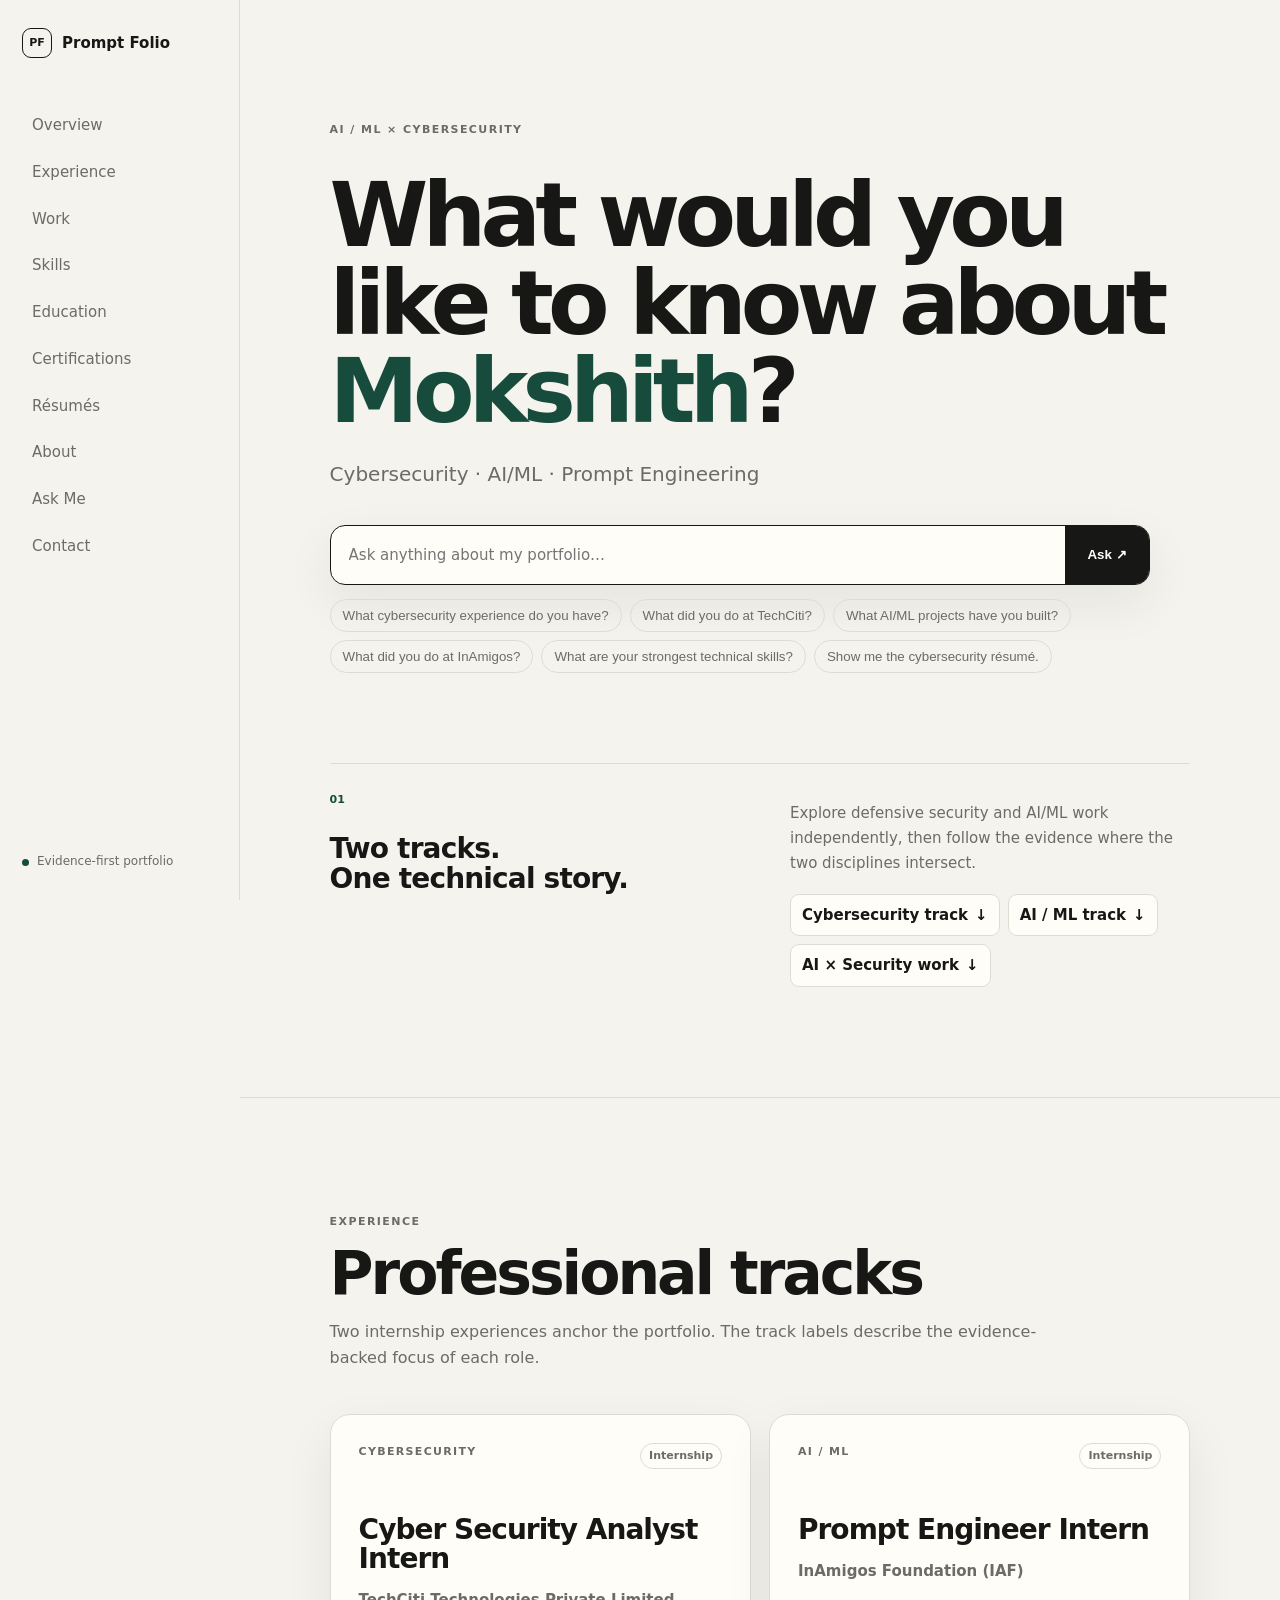
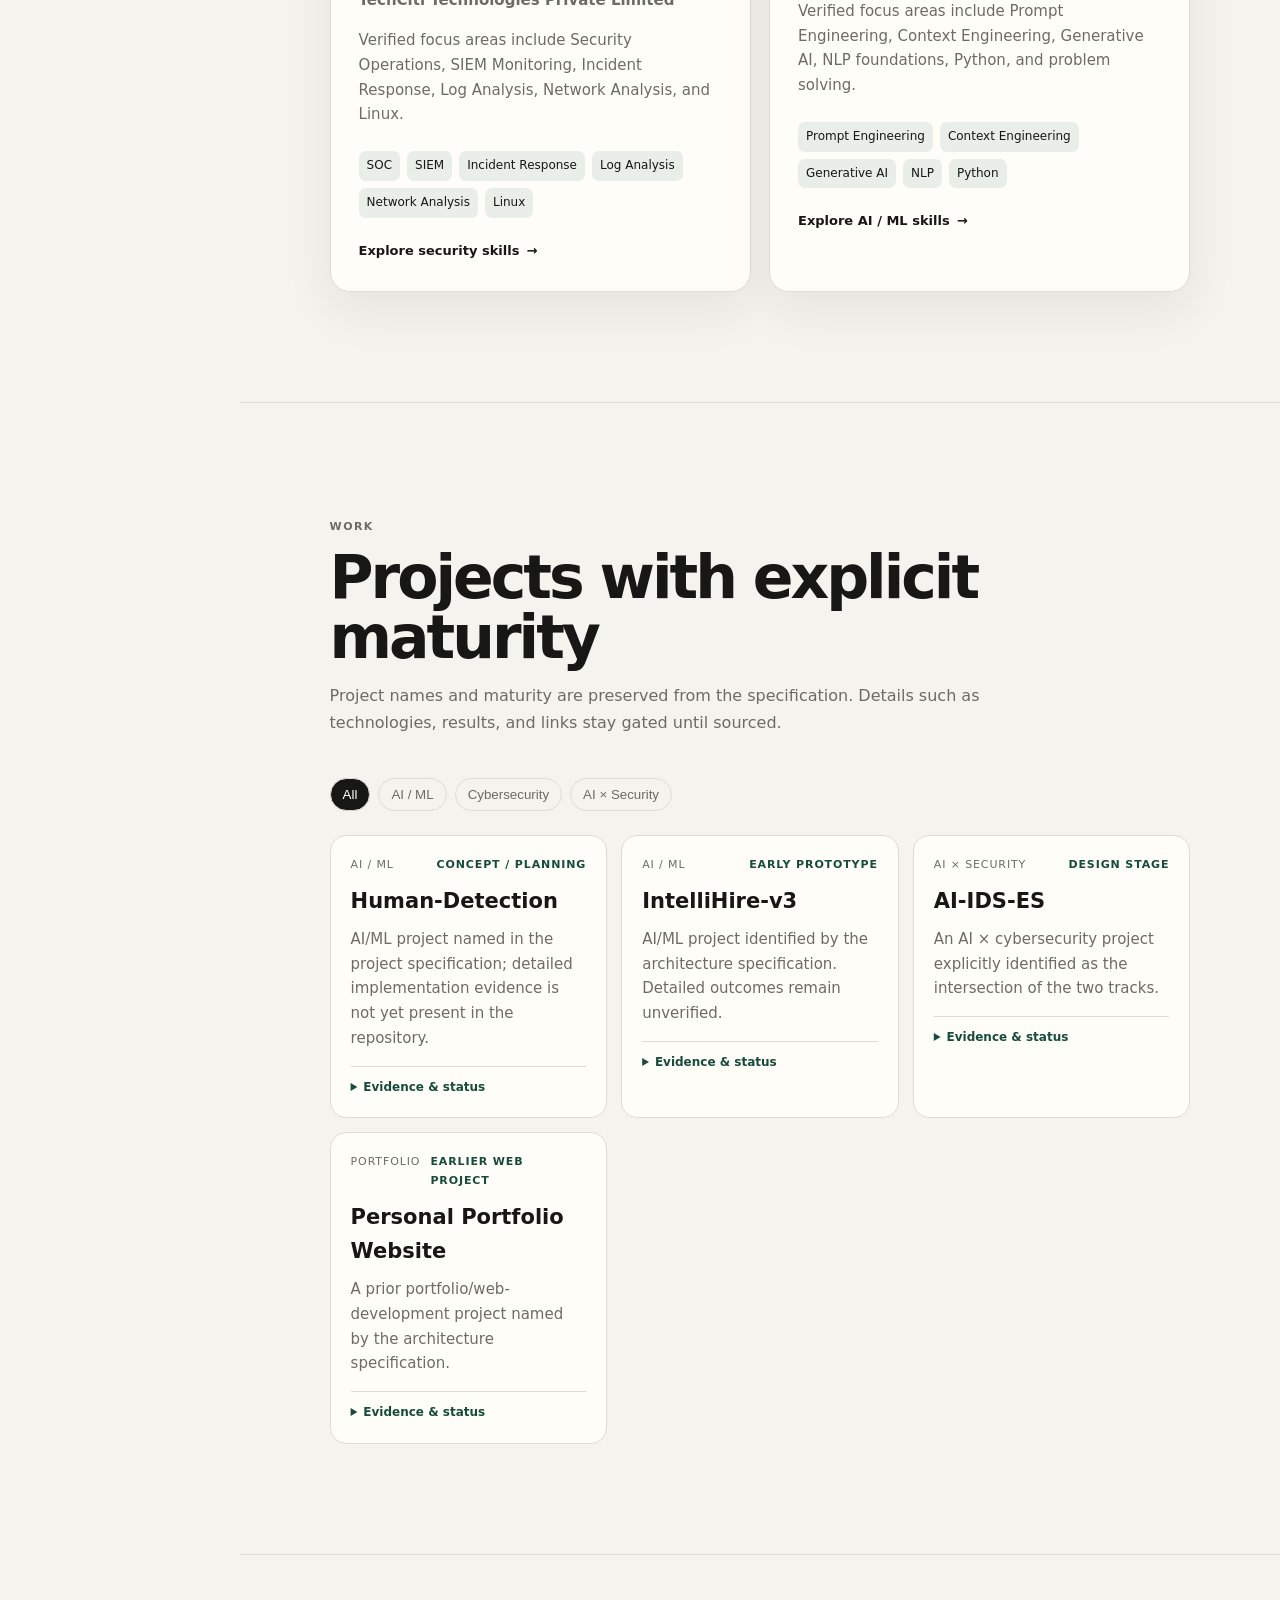
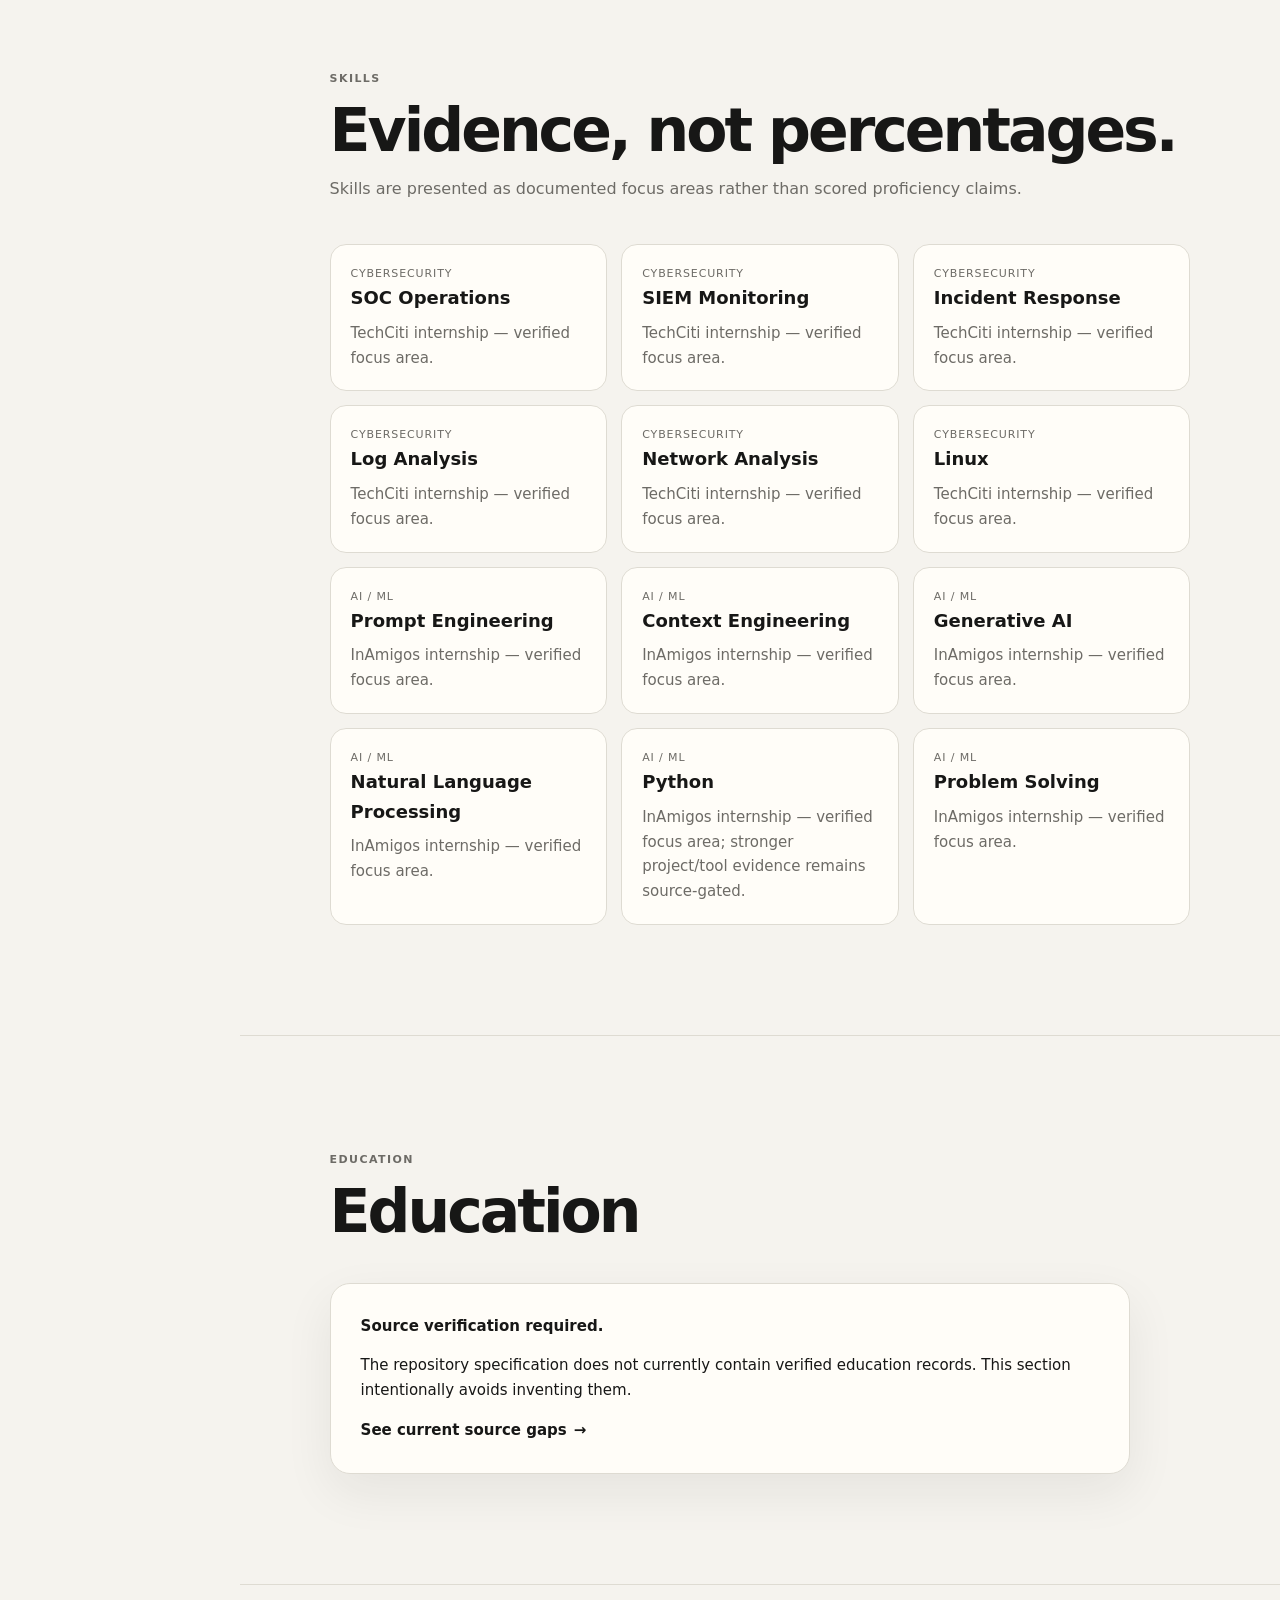
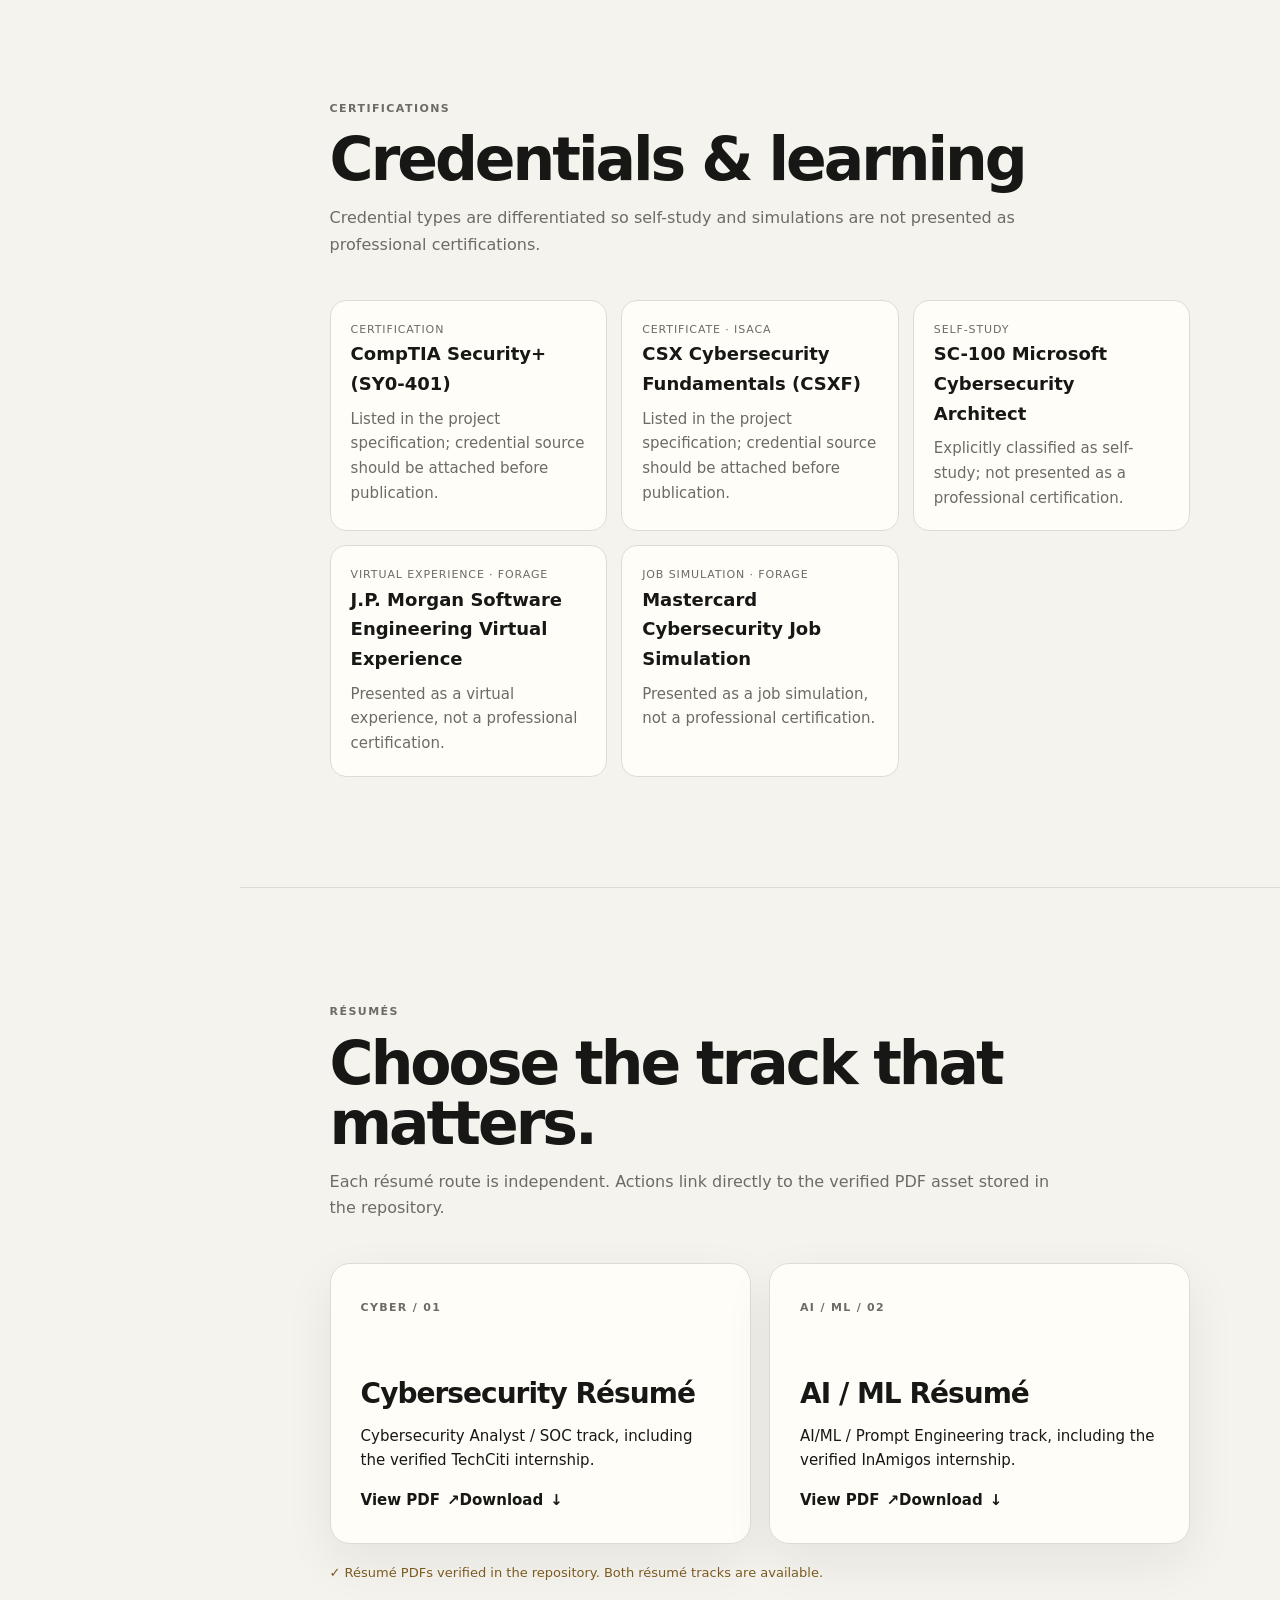
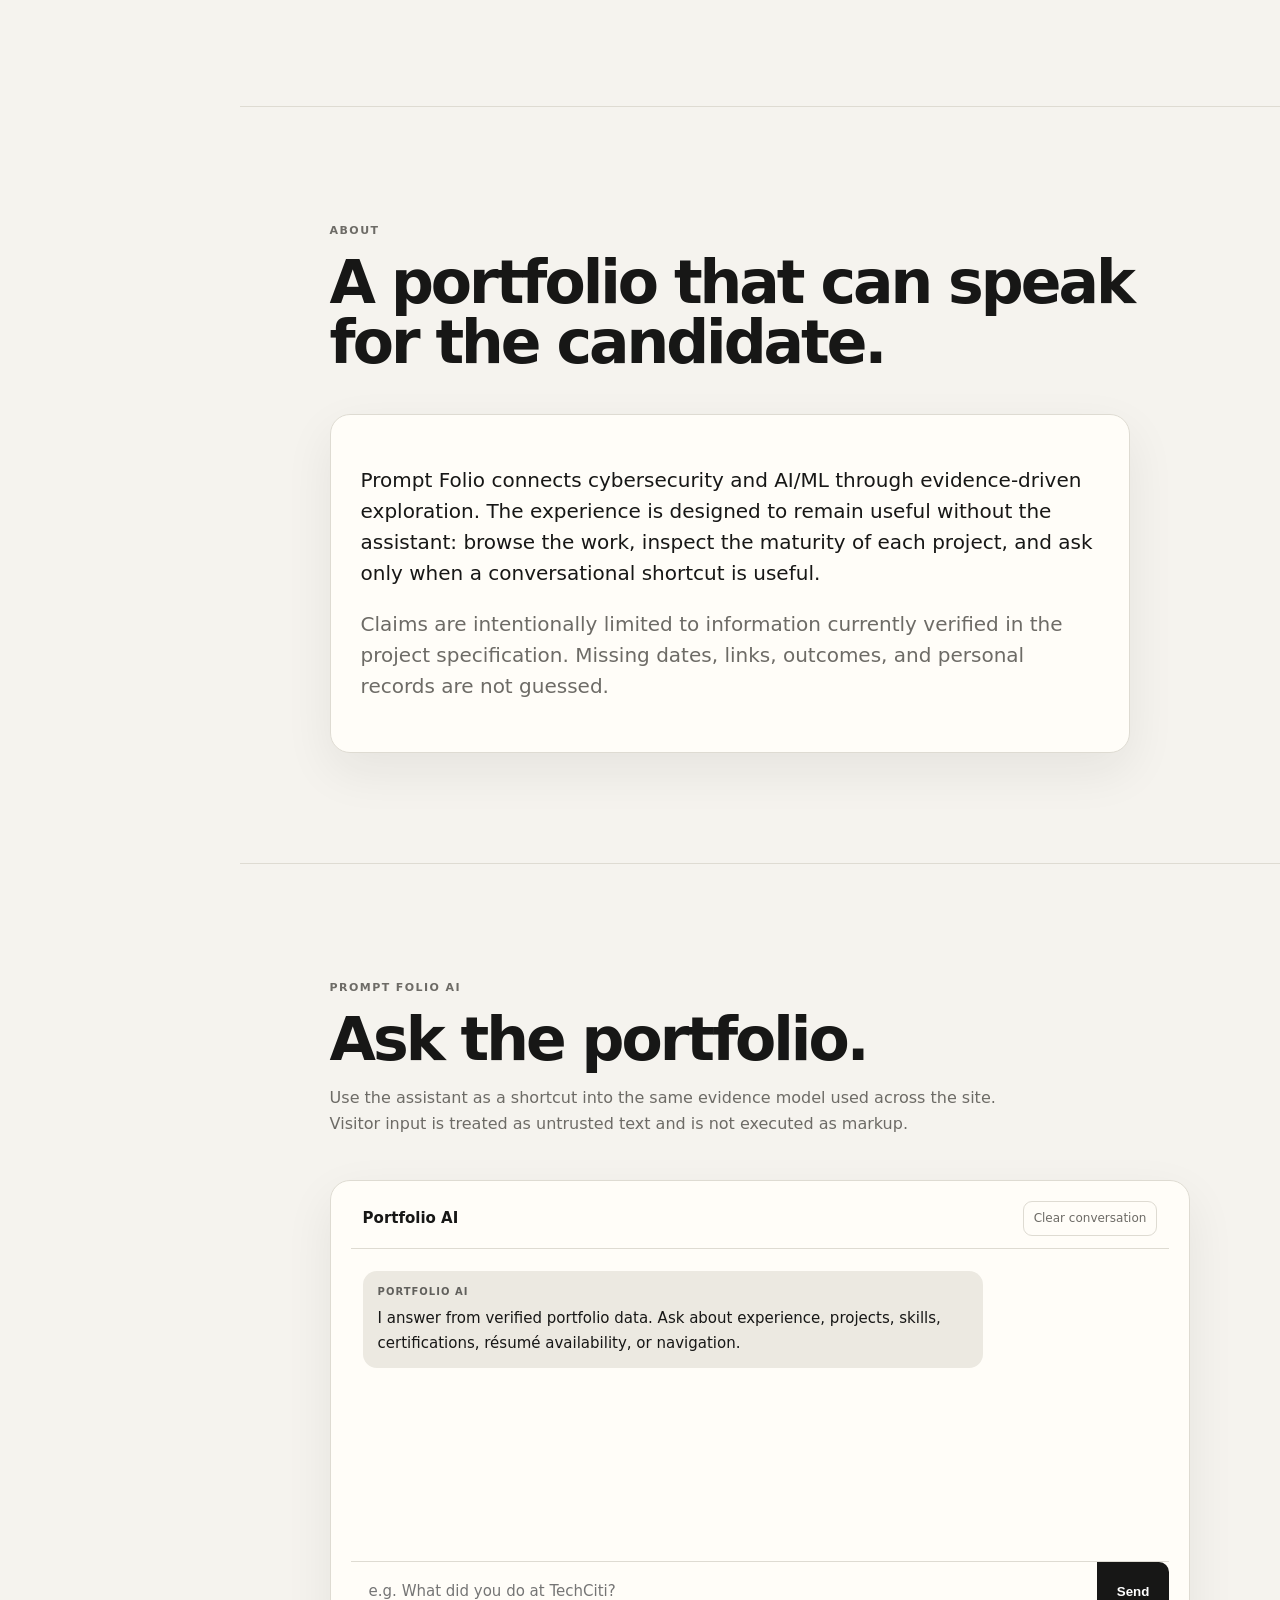
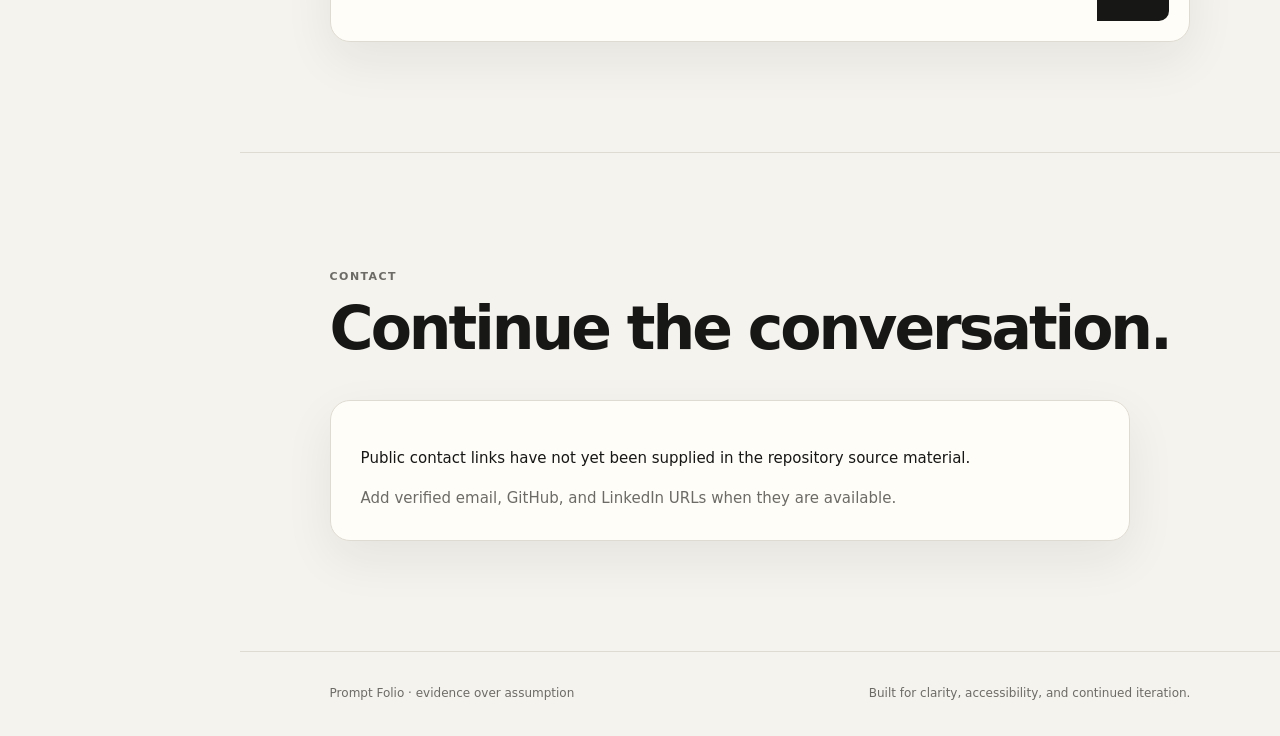
==== commit 59539a28: "Fix résumé cards to use verified PDF assets" ====
--- a/index.html
+++ b/index.html
@@ -49,7 +49,7 @@
 
       <section id="certifications" class="section reveal"><div class="section-head"><span class="eyebrow">CERTIFICATIONS</span><h2>Credentials & learning</h2><p class="section-intro">Credential types are differentiated so self-study and simulations are not presented as professional certifications.</p></div><div class="cert-grid" id="certGrid"></div></section>
 
-      <section id="resumes" class="section reveal"><div class="section-head"><span class="eyebrow">RÉSUMÉS</span><h2>Choose the track that matters.</h2><p class="section-intro">Each résumé route is independent. Actions are enabled only when the matching PDF exists in the repository.</p></div><div class="resume-grid"><article class="resume-card"><span class="resume-code">CYBER / 01</span><h3>Cybersecurity Résumé</h3><p>Cybersecurity Analyst / SOC track, including the verified TechCiti internship.</p><div class="resume-actions"><button disabled title="PDF asset is not present in the repository">PDF asset required</button></div></article><article class="resume-card"><span class="resume-code">AI / ML / 02</span><h3>AI / ML Résumé</h3><p>AI/ML / Prompt Engineering track, including the verified InAmigos internship.</p><div class="resume-actions"><button disabled title="PDF asset is not present in the repository">PDF asset required</button></div></article></div><p class="blocker-note">⚠ Résumé PDFs are a verified blocker: no PDF assets exist in the current repository tree, so no fake links are created.</p></section>
+      <section id="resumes" class="section reveal"><div class="section-head"><span class="eyebrow">RÉSUMÉS</span><h2>Choose the track that matters.</h2><p class="section-intro">Each résumé route is independent. Actions link directly to the verified PDF asset stored in the repository.</p></div><div class="resume-grid"><article class="resume-card"><span class="resume-code">CYBER / 01</span><h3>Cybersecurity Résumé</h3><p>Cybersecurity Analyst / SOC track, including the verified TechCiti internship.</p><div class="resume-actions"><a class="text-link" href="resumes/MOKSHITH_Cybrarian-Resume.pdf" target="_blank" rel="noopener">View PDF <span aria-hidden="true">↗</span></a><a class="text-link" href="resumes/MOKSHITH_Cybrarian-Resume.pdf" download>Download <span aria-hidden="true">↓</span></a></div></article><article class="resume-card"><span class="resume-code">AI / ML / 02</span><h3>AI / ML Résumé</h3><p>AI/ML / Prompt Engineering track, including the verified InAmigos internship.</p><div class="resume-actions"><a class="text-link" href="resumes/MOKSHITH_AIML-Resume.pdf" target="_blank" rel="noopener">View PDF <span aria-hidden="true">↗</span></a><a class="text-link" href="resumes/MOKSHITH_AIML-Resume.pdf" download>Download <span aria-hidden="true">↓</span></a></div></article></div><p class="blocker-note">✓ Résumé PDFs verified in the repository. Both résumé tracks are available.</p></section>
 
       <section id="about" class="section reveal"><div class="section-head"><span class="eyebrow">ABOUT</span><h2>A portfolio that can speak for the candidate.</h2></div><div class="about-card"><p>Prompt Folio connects cybersecurity and AI/ML through evidence-driven exploration. The experience is designed to remain useful without the assistant: browse the work, inspect the maturity of each project, and ask only when a conversational shortcut is useful.</p><p class="muted">Claims are intentionally limited to information currently verified in the project specification. Missing dates, links, outcomes, and personal records are not guessed.</p></div></section>
 
--- a/styles.css
+++ b/styles.css
@@ -1 +1 @@
-:root{--bg:#f5f3ee;--surface:#fffdf8;--ink:#171716;--muted:#6d6b66;--line:#dedbd2;--accent:#174b3b;--soft:#e9eee9;--warn:#7b5a20;--radius:20px;--shadow:0 18px 50px rgba(23,23,22,.07)}*{box-sizing:border-box}html{scroll-behavior:smooth}body{margin:0;background:var(--bg);color:var(--ink);font:15px/1.65 Inter,ui-sans-serif,system-ui,-apple-system,BlinkMacSystemFont,"Segoe UI",sans-serif}.skip{position:fixed;left:12px;top:12px;transform:translateY(-150%);background:var(--ink);color:white;padding:8px 12px;border-radius:8px;z-index:99}.skip:focus{transform:none}.app-shell{display:grid;grid-template-columns:240px 1fr;min-height:100vh}.sidebar{position:sticky;top:0;height:100vh;border-right:1px solid var(--line);padding:28px 22px;background:rgba(245,243,238,.96);display:flex;flex-direction:column;z-index:20}.brand{font-weight:750;display:flex;align-items:center;gap:10px;margin-bottom:46px}.brand-mark{display:grid;place-items:center;width:30px;height:30px;border:1px solid var(--ink);border-radius:9px;font-size:11px}.sidebar nav{display:grid;gap:4px}.sidebar nav a{color:var(--muted);text-decoration:none;padding:9px 10px;border-radius:10px}.sidebar nav a:hover,.sidebar nav a:focus{background:var(--surface);color:var(--ink);outline:none}.sidebar-note{margin-top:auto;font-size:12px;color:var(--muted);display:flex;gap:8px;align-items:center}.status-dot{width:7px;height:7px;border-radius:50%;background:var(--accent)}main{min-width:0}.section{max-width:1080px;margin:auto;padding:110px 7vw;border-bottom:1px solid var(--line);scroll-margin-top:22px}.hero{min-height:100vh;display:flex;flex-direction:column;justify-content:center;border-bottom:1px solid var(--line)}.eyebrow{letter-spacing:.13em;font-size:11px;font-weight:750;color:var(--muted)}h1{font-size:clamp(48px,7vw,94px);line-height:.98;letter-spacing:-.065em;max-width:1000px;margin:22px 0}.hero h1 em{font-style:normal;color:var(--accent)}.lede{font-size:20px;color:var(--muted);margin:0 0 34px}.askbar{display:grid;grid-template-columns:1fr auto;gap:0;max-width:820px;border:1px solid var(--ink);background:var(--surface);border-radius:15px;overflow:hidden;box-shadow:var(--shadow)}.askbar label,.chat-input label{position:absolute;width:1px;height:1px;overflow:hidden;clip:rect(0 0 0 0)}input{border:0;background:transparent;padding:17px 18px;font:inherit;color:var(--ink);min-width:0}input:focus{outline:2px solid var(--accent);outline-offset:-2px}.askbar button,.chat-input button{border:0;background:var(--ink);color:white;padding:0 22px;font-weight:700;cursor:pointer}.suggestions{display:flex;flex-wrap:wrap;gap:8px;margin-top:14px}.suggestion,.filter{border:1px solid var(--line);background:transparent;border-radius:999px;padding:8px 12px;cursor:pointer;color:var(--muted)}.suggestion:hover,.suggestion:focus,.filter.active{background:var(--ink);color:white}.filter:focus-visible,.suggestion:focus-visible,.menu-toggle:focus-visible,.menu-close:focus-visible,.askbar button:focus-visible,.chat-input button:focus-visible,.resume-actions button:focus-visible,.track-links a:focus-visible,.text-link:focus-visible{outline:2px solid var(--accent);outline-offset:2px}.hero-grid{display:grid;grid-template-columns:1fr 1fr;gap:60px;margin-top:90px;padding-top:22px;border-top:1px solid var(--line)}.hero-grid h2{font-size:28px;line-height:1.05;letter-spacing:-.03em}.hero-grid p{color:var(--muted);max-width:480px}.kicker{font-size:11px;color:var(--accent);font-weight:800}.track-links{display:flex;flex-wrap:wrap;gap:8px;margin-top:18px}.track-links a,.text-link{display:inline-flex;align-items:center;gap:7px;color:var(--ink);font-weight:750;text-decoration:none}.track-links a{border:1px solid var(--line);background:var(--surface);padding:8px 11px;border-radius:9px}.track-links a:hover,.text-link:hover{color:var(--accent)}.section-head{margin-bottom:42px}.section-head h2{font-size:clamp(34px,5vw,60px);line-height:1;letter-spacing:-.05em;margin:10px 0 0}.section-intro{max-width:720px;color:var(--muted);font-size:16px;margin:16px 0 0}.track-grid,.resume-grid{display:grid;grid-template-columns:repeat(2,1fr);gap:18px}.track,.resume-card,.about-card,.contact-card,.empty-card,.chat-panel{background:var(--surface);border:1px solid var(--line);border-radius:var(--radius);box-shadow:var(--shadow)}.track{padding:28px;min-height:350px}.track-top{display:flex;justify-content:space-between;font-size:11px;font-weight:800;letter-spacing:.12em;color:var(--muted)}.pill{letter-spacing:0;border:1px solid var(--line);border-radius:999px;padding:3px 8px}.track h3,.resume-card h3{font-size:28px;letter-spacing:-.035em;line-height:1.05;margin:46px 0 5px}.company{font-weight:700}.track p{color:var(--muted)}.tags{display:flex;flex-wrap:wrap;gap:7px;margin-top:24px}.tags span{background:var(--soft);padding:5px 8px;border-radius:7px;font-size:12px}.track .text-link{margin-top:22px;font-size:13px}.filter-row{display:flex;gap:8px;flex-wrap:wrap;margin-bottom:24px}.project-grid,.skill-grid,.cert-grid{display:grid;grid-template-columns:repeat(3,1fr);gap:14px}.project-card,.skill-card,.cert-card{border:1px solid var(--line);border-radius:16px;background:var(--surface);padding:20px;transition:transform .2s,border-color .2s}.project-card:hover,.skill-card:hover,.cert-card:hover{transform:translateY(-3px);border-color:#aaa59b}.project-card h3{margin:10px 0 8px;font-size:21px}.project-card p,.skill-card p,.cert-card p{color:var(--muted);margin:0}.project-card details{margin-top:15px;border-top:1px solid var(--line);padding-top:11px}.project-card summary{cursor:pointer;font-size:12px;font-weight:750;color:var(--accent)}.project-card summary:focus-visible{outline:2px solid var(--accent);outline-offset:3px;border-radius:3px}.meta{display:flex;justify-content:space-between;gap:10px;color:var(--muted);font-size:11px;text-transform:uppercase;letter-spacing:.08em}.status{color:var(--accent);font-weight:800}.skill-card h3,.cert-card h3{margin:0 0 8px;font-size:18px}.evidence{font-size:12px;color:var(--accent)}.resume-card{padding:30px}.resume-code{font-size:11px;font-weight:800;color:var(--muted);letter-spacing:.12em}.resume-card h3{margin-top:60px}.resume-actions button{border:1px solid var(--line);background:#eeeae1;color:#8b877f;border-radius:10px;padding:11px 14px;cursor:not-allowed}.blocker-note{color:var(--warn);font-size:13px;margin-top:18px}.about-card,.contact-card,.empty-card{padding:30px;max-width:800px}.about-card p{font-size:20px;line-height:1.55}.muted{color:var(--muted)}.chat-panel{padding:20px;max-width:900px}.chat-log{min-height:300px;max-height:520px;overflow:auto;padding:12px}.message{max-width:78%;margin:10px 0;padding:13px 15px;border-radius:14px;background:#ece9e1}.message.user{margin-left:auto;background:var(--ink);color:white}.message-label{display:block;font-size:10px;text-transform:uppercase;letter-spacing:.1em;font-weight:800;opacity:.65}.message p{margin:5px 0 0}.chat-input{display:grid;grid-template-columns:1fr auto;border-top:1px solid var(--line);margin-top:12px}.chat-input button{padding:0 20px;border-radius:0 10px 10px 0}.menu-toggle,.menu-close{display:none}footer{max-width:1080px;margin:auto;padding:32px 7vw;color:var(--muted);font-size:12px;display:flex;justify-content:space-between;gap:20px}@media(max-width:900px){.app-shell{display:block}.sidebar{position:fixed;left:0;top:0;width:280px;transform:translateX(-102%);transition:transform .2s;box-shadow:var(--shadow)}.sidebar.open{transform:none}.menu-toggle{display:block;position:fixed;right:16px;top:16px;z-index:30;border:1px solid var(--line);background:var(--surface);border-radius:10px;padding:9px 11px;font-size:18px}.menu-close{display:block;position:absolute;right:15px;top:13px;border:0;background:none;font-size:26px}.hero-grid,.track-grid,.resume-grid{grid-template-columns:1fr}.project-grid,.skill-grid,.cert-grid{grid-template-columns:repeat(2,1fr)}.section{padding:88px 6vw}h1{font-size:clamp(46px,12vw,78px)}}@media(max-width:600px){.project-grid,.skill-grid,.cert-grid{grid-template-columns:1fr}.askbar{grid-template-columns:1fr}.askbar button{padding:14px}.hero-grid{margin-top:60px}.track-links a{flex:1 1 auto;justify-content:center}footer{display:block}footer span{display:block;margin-bottom:6px}.message{max-width:90%}}@media(prefers-reduced-motion:reduce){html{scroll-behavior:auto}.project-card,.skill-card,.cert-card,.sidebar{transition:none}.reveal{animation:none!important}}.reveal{animation:rise .55s ease both}@keyframes rise{from{opacity:0;transform:translateY(14px)}to{opacity:1;transform:none}}+:root{--bg:#f5f3ee;--surface:#fffdf8;--ink:#171716;--muted:#6d6b66;--line:#dedbd2;--accent:#174b3b;--soft:#e9eee9;--warn:#7b5a20;--radius:20px;--shadow:0 18px 50px rgba(23,23,22,.07)}*{box-sizing:border-box}html{scroll-behavior:smooth}body{margin:0;background:var(--bg);color:var(--ink);font:15px/1.65 Inter,ui-sans-serif,system-ui,-apple-system,BlinkMacSystemFont,"Segoe UI",sans-serif}.skip{position:fixed;left:12px;top:12px;transform:translateY(-150%);background:var(--ink);color:white;padding:8px 12px;border-radius:8px;z-index:99}.skip:focus{transform:none}.app-shell{display:grid;grid-template-columns:240px 1fr;min-height:100vh}.sidebar{position:sticky;top:0;height:100vh;border-right:1px solid var(--line);padding:28px 22px;background:rgba(245,243,238,.96);display:flex;flex-direction:column;z-index:20}.brand{font-weight:750;display:flex;align-items:center;gap:10px;margin-bottom:46px}.brand-mark{display:grid;place-items:center;width:30px;height:30px;border:1px solid var(--ink);border-radius:9px;font-size:11px}.sidebar nav{display:grid;gap:4px}.sidebar nav a{color:var(--muted);text-decoration:none;padding:9px 10px;border-radius:10px}.sidebar nav a:hover,.sidebar nav a:focus{background:var(--surface);color:var(--ink);outline:none}.sidebar-note{margin-top:auto;font-size:12px;color:var(--muted);display:flex;gap:8px;align-items:center}.status-dot{width:7px;height:7px;border-radius:50%;background:var(--accent)}main{min-width:0}.section{max-width:1080px;margin:auto;padding:110px 7vw;border-bottom:1px solid var(--line);scroll-margin-top:22px}.hero{min-height:100vh;display:flex;flex-direction:column;justify-content:center;border-bottom:1px solid var(--line)}.eyebrow{letter-spacing:.13em;font-size:11px;font-weight:750;color:var(--muted)}h1{font-size:clamp(48px,7vw,94px);line-height:.98;letter-spacing:-.065em;max-width:1000px;margin:22px 0}.hero h1 em{font-style:normal;color:var(--accent)}.lede{font-size:20px;color:var(--muted);margin:0 0 34px}.askbar{display:grid;grid-template-columns:1fr auto;gap:0;max-width:820px;border:1px solid var(--ink);background:var(--surface);border-radius:15px;overflow:hidden;box-shadow:var(--shadow)}.askbar label,.chat-input label{position:absolute;width:1px;height:1px;overflow:hidden;clip:rect(0 0 0 0)}input{border:0;background:transparent;padding:17px 18px;font:inherit;color:var(--ink);min-width:0}input:focus{outline:2px solid var(--accent);outline-offset:-2px}.askbar button,.chat-input button{border:0;background:var(--ink);color:white;padding:0 22px;font-weight:700;cursor:pointer}.suggestions{display:flex;flex-wrap:wrap;gap:8px;margin-top:14px}.suggestion,.filter{border:1px solid var(--line);background:transparent;border-radius:999px;padding:8px 12px;cursor:pointer;color:var(--muted)}.suggestion:hover,.suggestion:focus,.filter.active{background:var(--ink);color:white}.filter:focus-visible,.suggestion:focus-visible,.menu-toggle:focus-visible,.menu-close:focus-visible,.askbar button:focus-visible,.chat-input button:focus-visible,.resume-actions button:focus-visible,.track-links a:focus-visible,.text-link:focus-visible,.message-action:focus-visible,.clear-chat:focus-visible{outline:2px solid var(--accent);outline-offset:2px}.hero-grid{display:grid;grid-template-columns:1fr 1fr;gap:60px;margin-top:90px;padding-top:22px;border-top:1px solid var(--line)}.hero-grid h2{font-size:28px;line-height:1.05;letter-spacing:-.03em}.hero-grid p{color:var(--muted);max-width:480px}.kicker{font-size:11px;color:var(--accent);font-weight:800}.track-links{display:flex;flex-wrap:wrap;gap:8px;margin-top:18px}.track-links a,.text-link{display:inline-flex;align-items:center;gap:7px;color:var(--ink);font-weight:750;text-decoration:none}.track-links a{border:1px solid var(--line);background:var(--surface);padding:8px 11px;border-radius:9px}.track-links a:hover,.text-link:hover{color:var(--accent)}.section-head{margin-bottom:42px}.section-head h2{font-size:clamp(34px,5vw,60px);line-height:1;letter-spacing:-.05em;margin:10px 0 0}.section-intro{max-width:720px;color:var(--muted);font-size:16px;margin:16px 0 0}.track-grid,.resume-grid{display:grid;grid-template-columns:repeat(2,1fr);gap:18px}.track,.resume-card,.about-card,.contact-card,.empty-card,.chat-panel{background:var(--surface);border:1px solid var(--line);border-radius:var(--radius);box-shadow:var(--shadow)}.track{padding:28px;min-height:350px}.track-top{display:flex;justify-content:space-between;font-size:11px;font-weight:800;letter-spacing:.12em;color:var(--muted)}.pill{letter-spacing:0;border:1px solid var(--line);border-radius:999px;padding:3px 8px}.track h3,.resume-card h3{font-size:28px;letter-spacing:-.035em;line-height:1.05;margin:46px 0 5px}.company{font-weight:700}.track p{color:var(--muted)}.tags{display:flex;flex-wrap:wrap;gap:7px;margin-top:24px}.tags span{background:var(--soft);padding:5px 8px;border-radius:7px;font-size:12px}.track .text-link{margin-top:22px;font-size:13px}.filter-row{display:flex;gap:8px;flex-wrap:wrap;margin-bottom:24px}.project-grid,.skill-grid,.cert-grid{display:grid;grid-template-columns:repeat(3,1fr);gap:14px}.project-card,.skill-card,.cert-card{border:1px solid var(--line);border-radius:16px;background:var(--surface);padding:20px;transition:transform .2s,border-color .2s}.project-card:hover,.skill-card:hover,.cert-card:hover{transform:translateY(-3px);border-color:#aaa59b}.project-card h3{margin:10px 0 8px;font-size:21px}.project-card p,.skill-card p,.cert-card p{color:var(--muted);margin:0}.project-card details{margin-top:15px;border-top:1px solid var(--line);padding-top:11px}.project-card summary{cursor:pointer;font-size:12px;font-weight:750;color:var(--accent)}.project-card summary:focus-visible{outline:2px solid var(--accent);outline-offset:3px;border-radius:3px}.meta{display:flex;justify-content:space-between;gap:10px;color:var(--muted);font-size:11px;text-transform:uppercase;letter-spacing:.08em}.status{color:var(--accent);font-weight:800}.skill-card h3,.cert-card h3{margin:0 0 8px;font-size:18px}.evidence{font-size:12px;color:var(--accent)}.resume-card{padding:30px}.resume-code{font-size:11px;font-weight:800;color:var(--muted);letter-spacing:.12em}.resume-card h3{margin-top:60px}.resume-actions button{border:1px solid var(--line);background:#eeeae1;color:#8b877f;border-radius:10px;padding:11px 14px;cursor:not-allowed}.blocker-note{color:var(--warn);font-size:13px;margin-top:18px}.about-card,.contact-card,.empty-card{padding:30px;max-width:800px}.about-card p{font-size:20px;line-height:1.55}.muted{color:var(--muted)}.chat-panel{padding:20px;max-width:900px}.chat-toolbar{display:flex;justify-content:space-between;align-items:center;gap:12px;padding:0 12px 12px;border-bottom:1px solid var(--line)}.clear-chat{border:1px solid var(--line);background:transparent;color:var(--muted);border-radius:9px;padding:7px 10px;cursor:pointer;font:inherit;font-size:12px}.clear-chat:hover{color:var(--ink);border-color:var(--ink)}.chat-log{min-height:300px;max-height:520px;overflow:auto;padding:12px}.message{max-width:78%;margin:10px 0;padding:13px 15px;border-radius:14px;background:#ece9e1}.message.user{margin-left:auto;background:var(--ink);color:white}.message-label{display:block;font-size:10px;text-transform:uppercase;letter-spacing:.1em;font-weight:800;opacity:.65}.message p{margin:5px 0 0}.message-actions{display:flex;flex-wrap:wrap;gap:7px;margin-top:12px}.message-action{display:inline-flex;align-items:center;border:1px solid currentColor;border-radius:8px;padding:6px 9px;color:inherit;text-decoration:none;font-size:12px;font-weight:700}.message-action:hover{opacity:.72}.typing{opacity:.72}.chat-input{display:grid;grid-template-columns:1fr auto;border-top:1px solid var(--line);margin-top:12px}.chat-input button{padding:0 20px;border-radius:0 10px 10px 0}.menu-toggle,.menu-close{display:none}footer{max-width:1080px;margin:auto;padding:32px 7vw;color:var(--muted);font-size:12px;display:flex;justify-content:space-between;gap:20px}@media(max-width:900px){.app-shell{display:block}.sidebar{position:fixed;left:0;top:0;width:280px;transform:translateX(-102%);transition:transform .2s;box-shadow:var(--shadow)}.sidebar.open{transform:none}.menu-toggle{display:block;position:fixed;right:16px;top:16px;z-index:30;border:1px solid var(--line);background:var(--surface);border-radius:10px;padding:9px 11px;font-size:18px}.menu-close{display:block;position:absolute;right:15px;top:13px;border:0;background:none;font-size:26px}.hero-grid,.track-grid,.resume-grid{grid-template-columns:1fr}.project-grid,.skill-grid,.cert-grid{grid-template-columns:repeat(2,1fr)}.section{padding:88px 6vw}h1{font-size:clamp(46px,12vw,78px)}}@media(max-width:600px){.project-grid,.skill-grid,.cert-grid{grid-template-columns:1fr}.askbar{grid-template-columns:1fr}.askbar button{padding:14px}.hero-grid{margin-top:60px}.track-links a{flex:1 1 auto;justify-content:center}footer{display:block}footer span{display:block;margin-bottom:6px}.message{max-width:90%}.chat-toolbar{align-items:flex-start}}@media(prefers-reduced-motion:reduce){html{scroll-behavior:auto}.project-card,.skill-card,.cert-card,.sidebar{transition:none}.reveal{animation:none!important}}.reveal{animation:rise .55s ease both}@keyframes rise{from{opacity:0;transform:translateY(14px)}to{opacity:1;transform:none}}
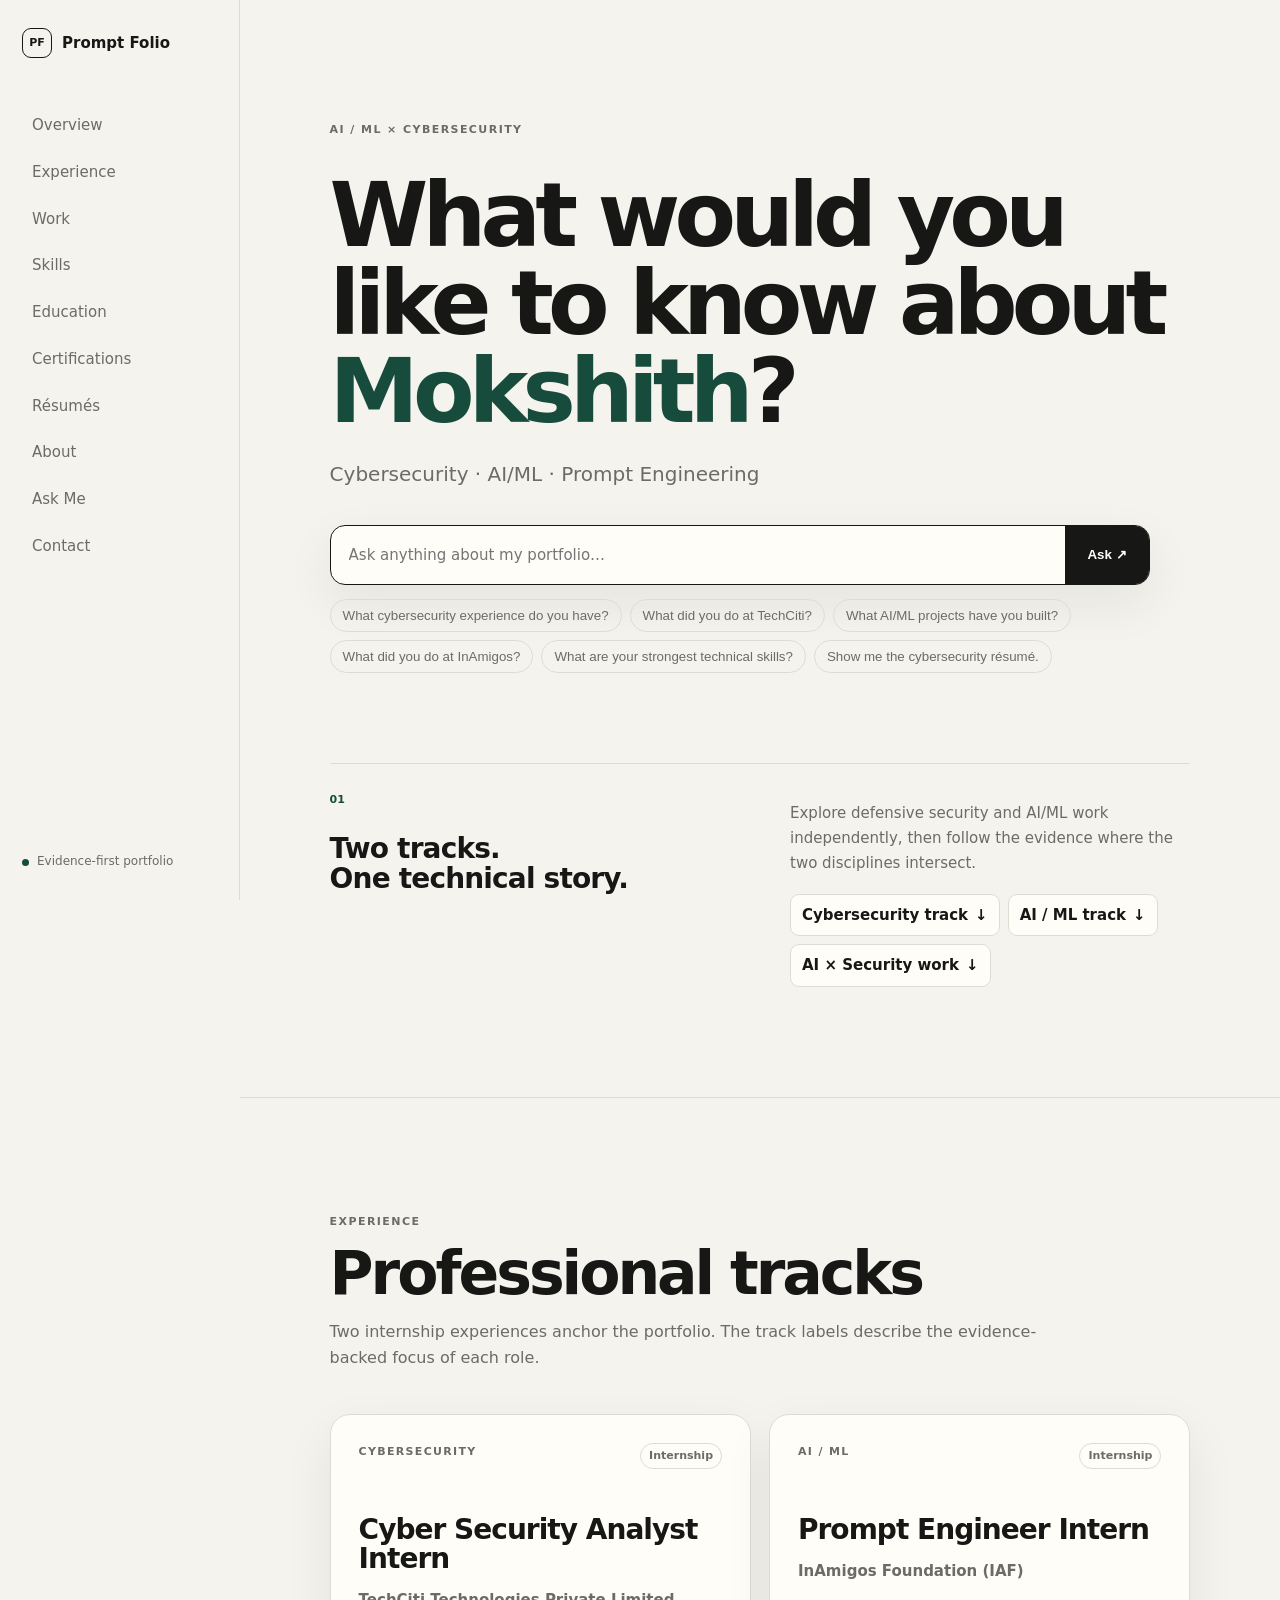
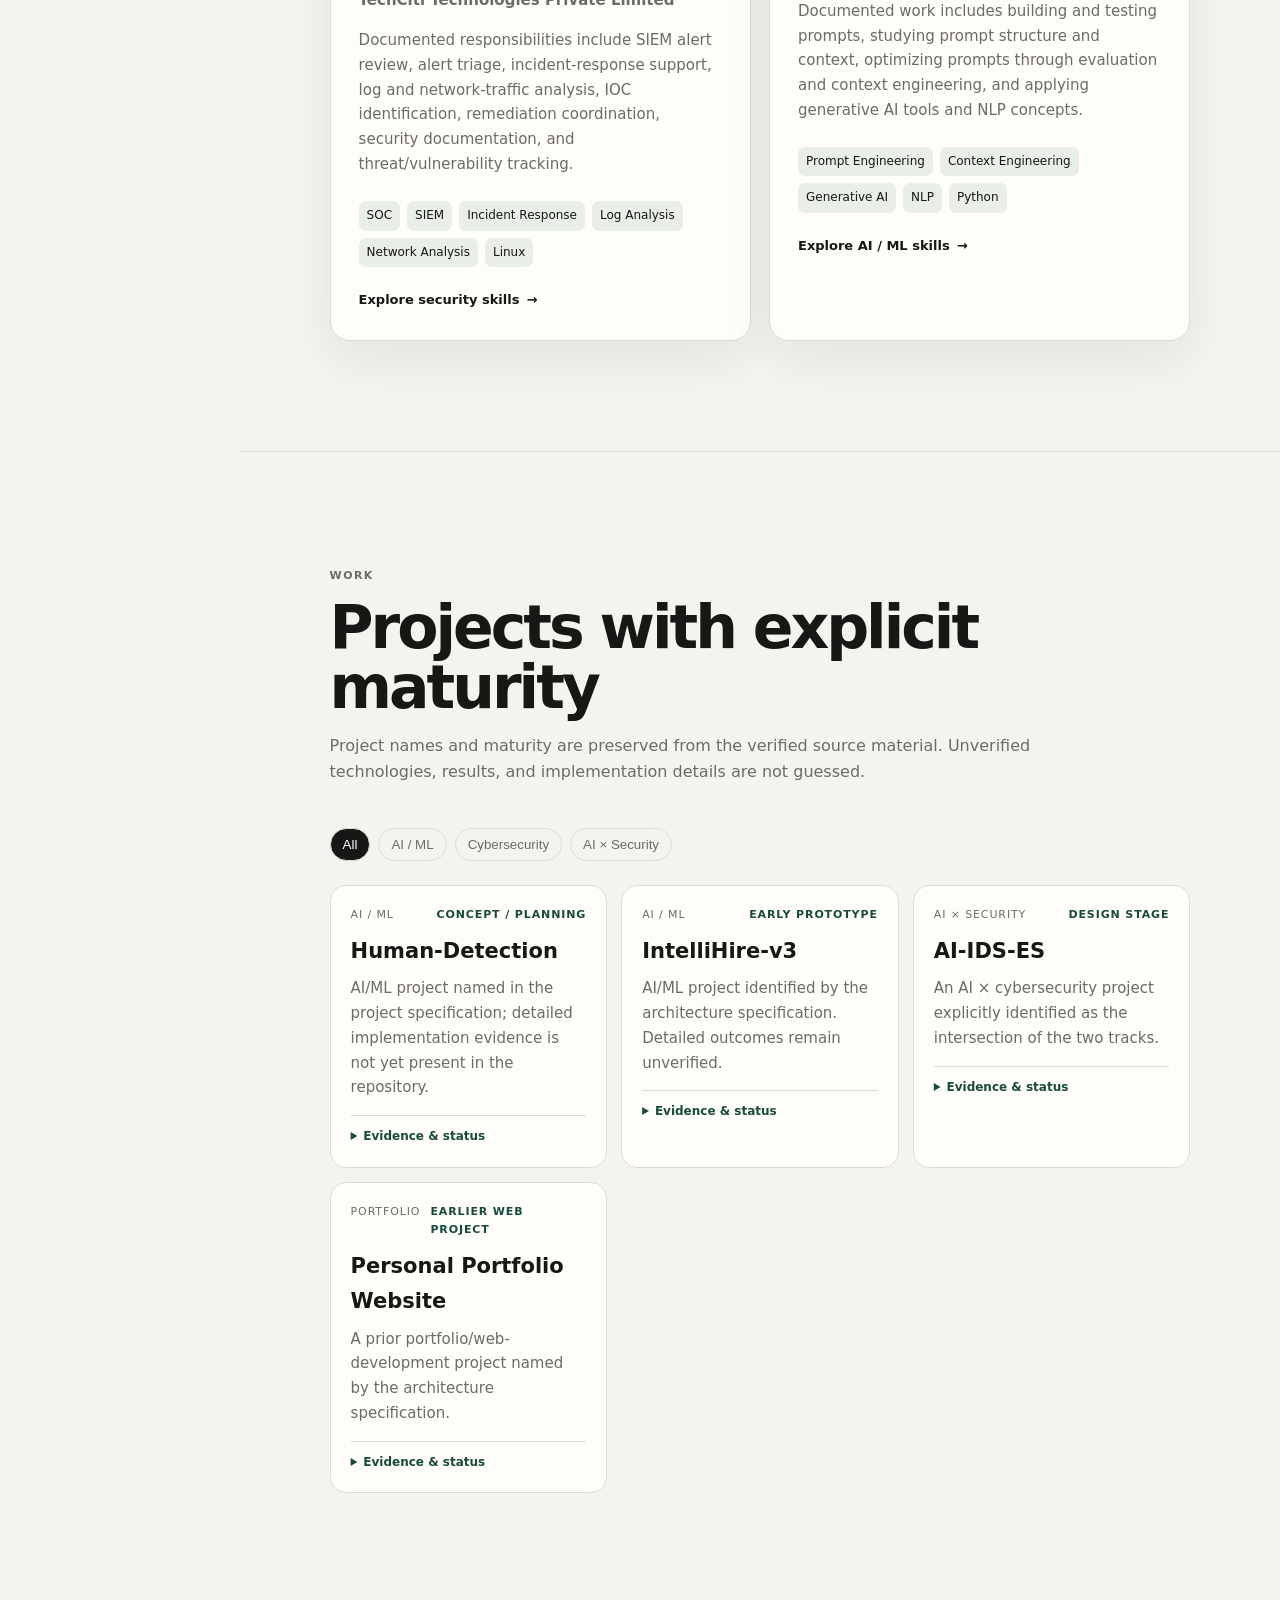
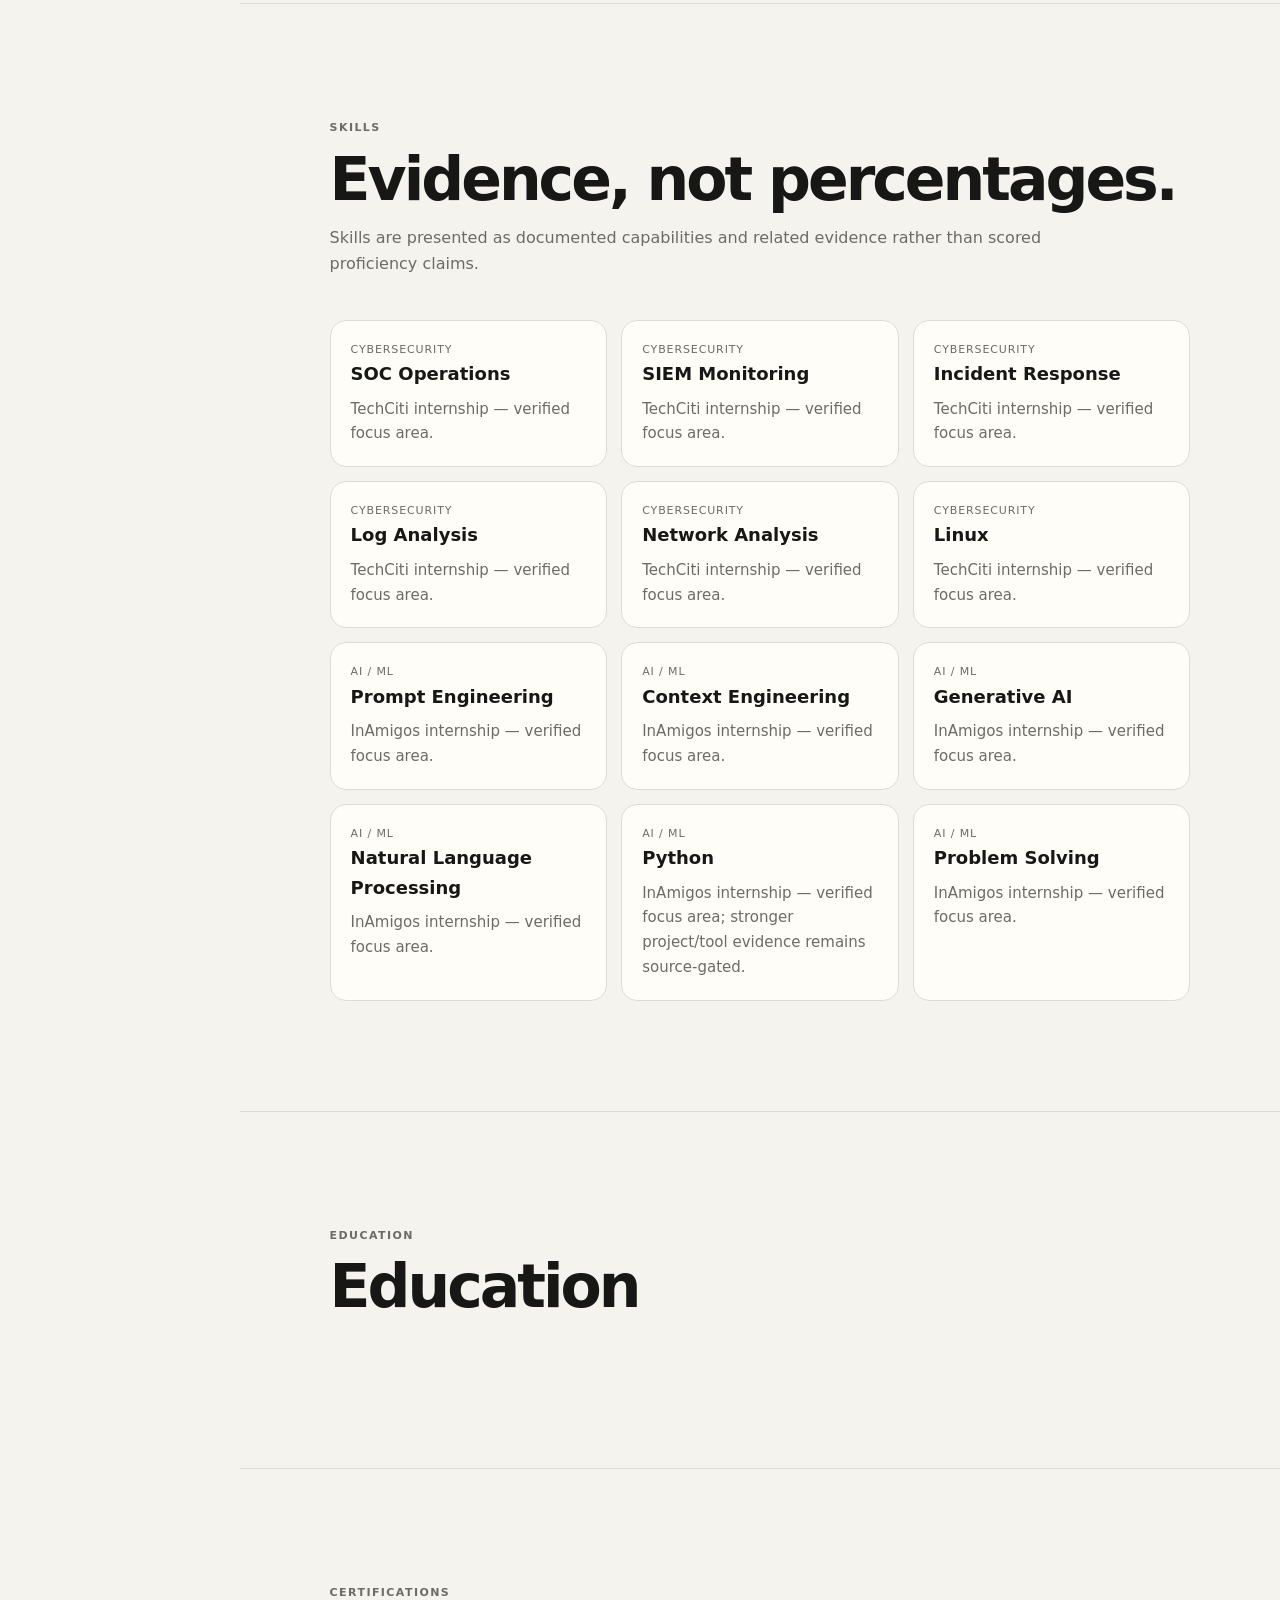
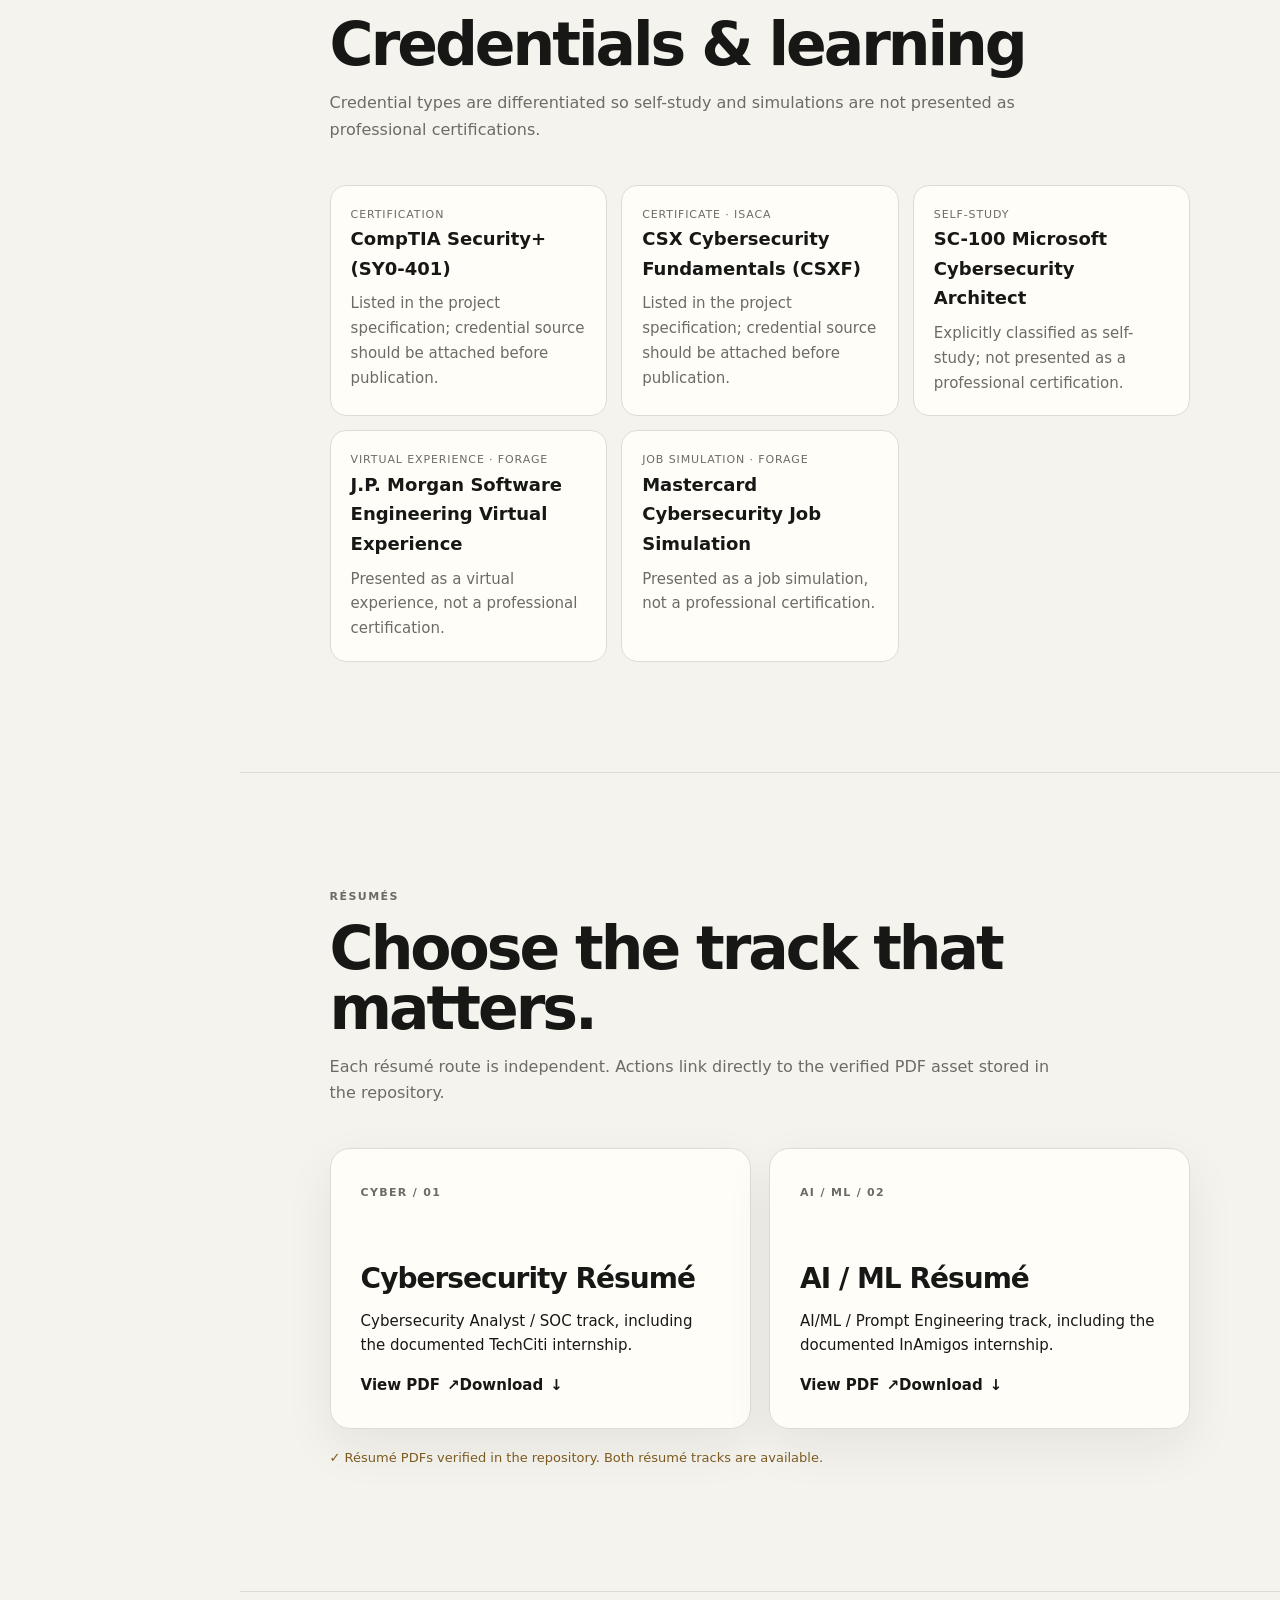
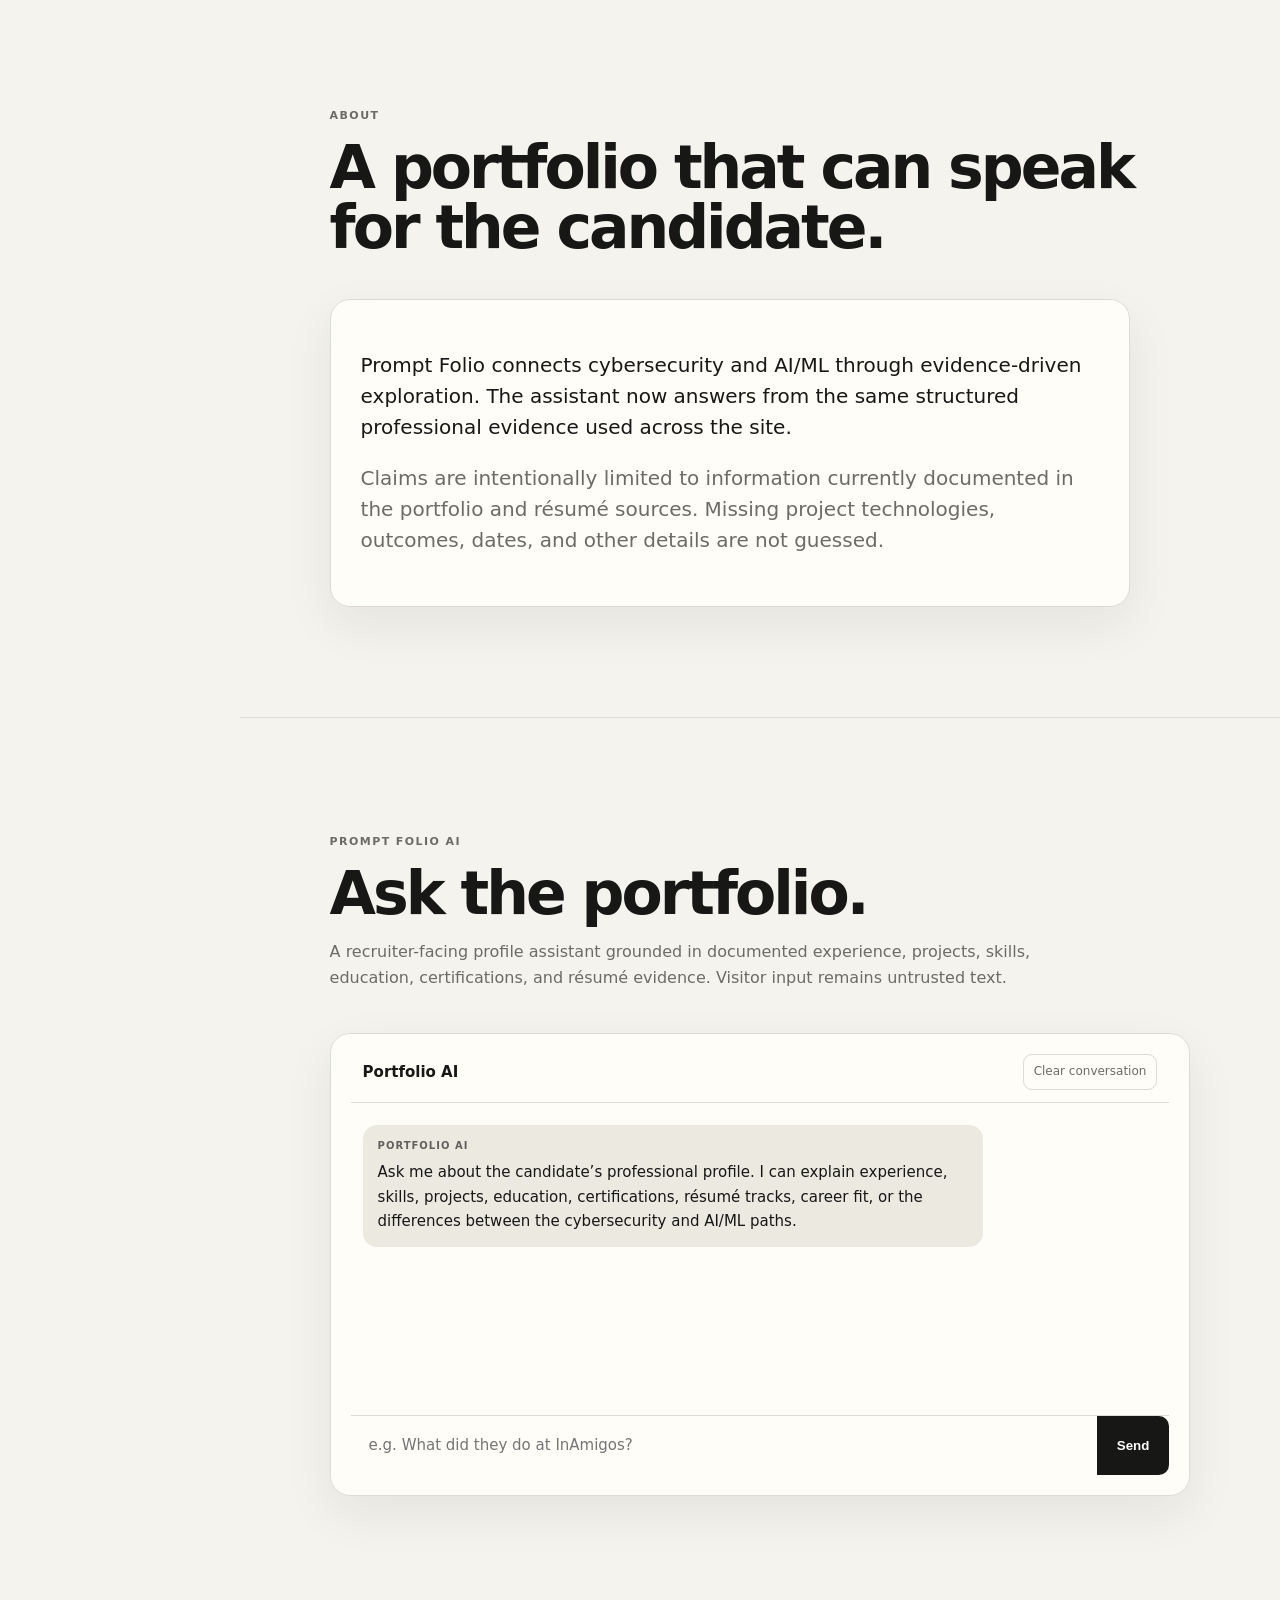
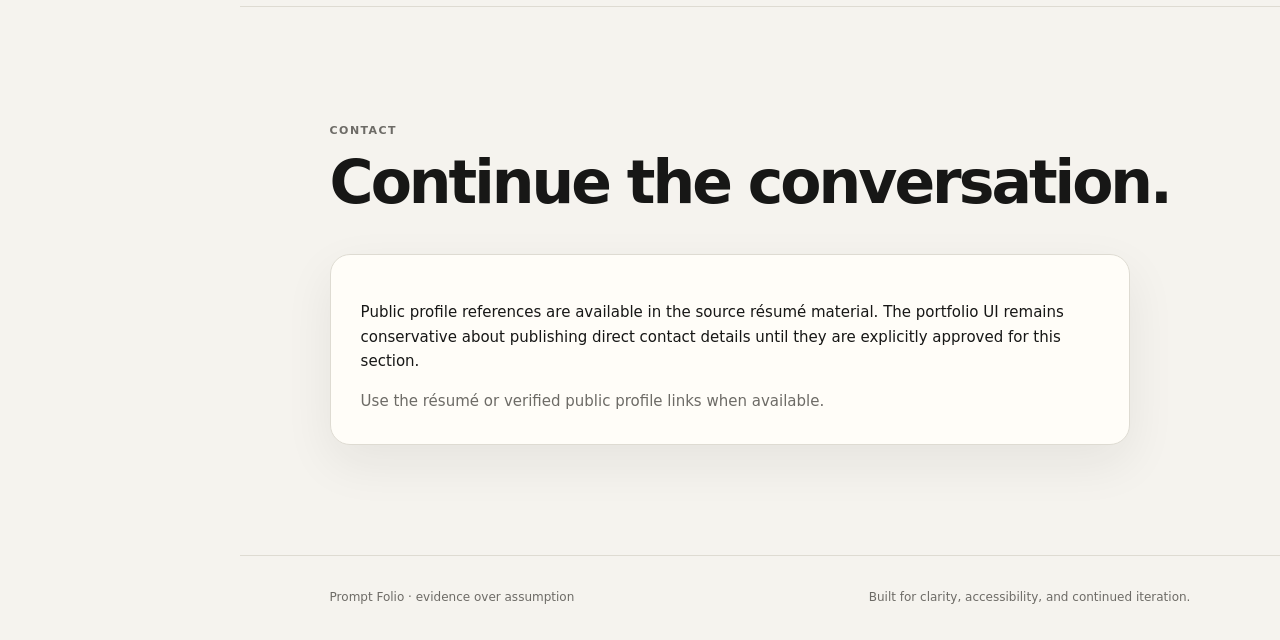
==== commit e6ef9996: "Wire recruiter-facing chatbot knowledge layer and verified profile content" ====
--- a/index.html
+++ b/index.html
@@ -37,28 +37,29 @@
       </section>
 
       <section id="experience" class="section reveal"><div class="section-head"><span class="eyebrow">EXPERIENCE</span><h2>Professional tracks</h2><p class="section-intro">Two internship experiences anchor the portfolio. The track labels describe the evidence-backed focus of each role.</p></div><div class="track-grid">
-        <article class="track security"><div class="track-top"><span>CYBERSECURITY</span><span class="pill">Internship</span></div><h3>Cyber Security Analyst Intern</h3><p class="company">TechCiti Technologies Private Limited</p><p>Verified focus areas include Security Operations, SIEM Monitoring, Incident Response, Log Analysis, Network Analysis, and Linux.</p><div class="tags"><span>SOC</span><span>SIEM</span><span>Incident Response</span><span>Log Analysis</span><span>Network Analysis</span><span>Linux</span></div><a class="text-link" href="#skills">Explore security skills <span aria-hidden="true">→</span></a></article>
-        <article class="track ai"><div class="track-top"><span>AI / ML</span><span class="pill">Internship</span></div><h3>Prompt Engineer Intern</h3><p class="company">InAmigos Foundation (IAF)</p><p>Verified focus areas include Prompt Engineering, Context Engineering, Generative AI, NLP foundations, Python, and problem solving.</p><div class="tags"><span>Prompt Engineering</span><span>Context Engineering</span><span>Generative AI</span><span>NLP</span><span>Python</span></div><a class="text-link" href="#skills">Explore AI / ML skills <span aria-hidden="true">→</span></a></article>
+        <article class="track security"><div class="track-top"><span>CYBERSECURITY</span><span class="pill">Internship</span></div><h3>Cyber Security Analyst Intern</h3><p class="company">TechCiti Technologies Private Limited</p><p>Documented responsibilities include SIEM alert review, alert triage, incident-response support, log and network-traffic analysis, IOC identification, remediation coordination, security documentation, and threat/vulnerability tracking.</p><div class="tags"><span>SOC</span><span>SIEM</span><span>Incident Response</span><span>Log Analysis</span><span>Network Analysis</span><span>Linux</span></div><a class="text-link" href="#skills">Explore security skills <span aria-hidden="true">→</span></a></article>
+        <article class="track ai"><div class="track-top"><span>AI / ML</span><span class="pill">Internship</span></div><h3>Prompt Engineer Intern</h3><p class="company">InAmigos Foundation (IAF)</p><p>Documented work includes building and testing prompts, studying prompt structure and context, optimizing prompts through evaluation and context engineering, and applying generative AI tools and NLP concepts.</p><div class="tags"><span>Prompt Engineering</span><span>Context Engineering</span><span>Generative AI</span><span>NLP</span><span>Python</span></div><a class="text-link" href="#skills">Explore AI / ML skills <span aria-hidden="true">→</span></a></article>
       </div></section>
 
-      <section id="work" class="section reveal"><div class="section-head"><span class="eyebrow">WORK</span><h2>Projects with explicit maturity</h2><p class="section-intro">Project names and maturity are preserved from the specification. Details such as technologies, results, and links stay gated until sourced.</p></div><div class="filter-row" role="group" aria-label="Project filters"><button class="filter active" aria-pressed="true" data-filter="all">All</button><button class="filter" aria-pressed="false" data-filter="ai">AI / ML</button><button class="filter" aria-pressed="false" data-filter="security">Cybersecurity</button><button class="filter" aria-pressed="false" data-filter="intersection">AI × Security</button></div><div class="project-grid" id="projectGrid"></div></section>
+      <section id="work" class="section reveal"><div class="section-head"><span class="eyebrow">WORK</span><h2>Projects with explicit maturity</h2><p class="section-intro">Project names and maturity are preserved from the verified source material. Unverified technologies, results, and implementation details are not guessed.</p></div><div class="filter-row" role="group" aria-label="Project filters"><button class="filter active" aria-pressed="true" data-filter="all">All</button><button class="filter" aria-pressed="false" data-filter="ai">AI / ML</button><button class="filter" aria-pressed="false" data-filter="security">Cybersecurity</button><button class="filter" aria-pressed="false" data-filter="intersection">AI × Security</button></div><div class="project-grid" id="projectGrid"></div></section>
 
-      <section id="skills" class="section reveal"><div class="section-head"><span class="eyebrow">SKILLS</span><h2>Evidence, not percentages.</h2><p class="section-intro">Skills are presented as documented focus areas rather than scored proficiency claims.</p></div><div class="skill-grid" id="skillGrid"></div></section>
+      <section id="skills" class="section reveal"><div class="section-head"><span class="eyebrow">SKILLS</span><h2>Evidence, not percentages.</h2><p class="section-intro">Skills are presented as documented capabilities and related evidence rather than scored proficiency claims.</p></div><div class="skill-grid" id="skillGrid"></div></section>
 
-      <section id="education" class="section reveal"><div class="section-head"><span class="eyebrow">EDUCATION</span><h2>Education</h2></div><div class="empty-card"><strong>Source verification required.</strong><p>The repository specification does not currently contain verified education records. This section intentionally avoids inventing them.</p><a class="text-link" href="#contact">See current source gaps <span aria-hidden="true">→</span></a></div></section>
+      <section id="education" class="section reveal"><div class="section-head"><span class="eyebrow">EDUCATION</span><h2>Education</h2></div><div class="education-grid" id="educationGrid"></div></section>
 
       <section id="certifications" class="section reveal"><div class="section-head"><span class="eyebrow">CERTIFICATIONS</span><h2>Credentials & learning</h2><p class="section-intro">Credential types are differentiated so self-study and simulations are not presented as professional certifications.</p></div><div class="cert-grid" id="certGrid"></div></section>
 
-      <section id="resumes" class="section reveal"><div class="section-head"><span class="eyebrow">RÉSUMÉS</span><h2>Choose the track that matters.</h2><p class="section-intro">Each résumé route is independent. Actions link directly to the verified PDF asset stored in the repository.</p></div><div class="resume-grid"><article class="resume-card"><span class="resume-code">CYBER / 01</span><h3>Cybersecurity Résumé</h3><p>Cybersecurity Analyst / SOC track, including the verified TechCiti internship.</p><div class="resume-actions"><a class="text-link" href="resumes/MOKSHITH_Cybrarian-Resume.pdf" target="_blank" rel="noopener">View PDF <span aria-hidden="true">↗</span></a><a class="text-link" href="resumes/MOKSHITH_Cybrarian-Resume.pdf" download>Download <span aria-hidden="true">↓</span></a></div></article><article class="resume-card"><span class="resume-code">AI / ML / 02</span><h3>AI / ML Résumé</h3><p>AI/ML / Prompt Engineering track, including the verified InAmigos internship.</p><div class="resume-actions"><a class="text-link" href="resumes/MOKSHITH_AIML-Resume.pdf" target="_blank" rel="noopener">View PDF <span aria-hidden="true">↗</span></a><a class="text-link" href="resumes/MOKSHITH_AIML-Resume.pdf" download>Download <span aria-hidden="true">↓</span></a></div></article></div><p class="blocker-note">✓ Résumé PDFs verified in the repository. Both résumé tracks are available.</p></section>
+      <section id="resumes" class="section reveal"><div class="section-head"><span class="eyebrow">RÉSUMÉS</span><h2>Choose the track that matters.</h2><p class="section-intro">Each résumé route is independent. Actions link directly to the verified PDF asset stored in the repository.</p></div><div class="resume-grid"><article class="resume-card"><span class="resume-code">CYBER / 01</span><h3>Cybersecurity Résumé</h3><p>Cybersecurity Analyst / SOC track, including the documented TechCiti internship.</p><div class="resume-actions"><a class="text-link" href="resumes/MOKSHITH_Cybrarian-Resume.pdf" target="_blank" rel="noopener">View PDF <span aria-hidden="true">↗</span></a><a class="text-link" href="resumes/MOKSHITH_Cybrarian-Resume.pdf" download>Download <span aria-hidden="true">↓</span></a></div></article><article class="resume-card"><span class="resume-code">AI / ML / 02</span><h3>AI / ML Résumé</h3><p>AI/ML / Prompt Engineering track, including the documented InAmigos internship.</p><div class="resume-actions"><a class="text-link" href="resumes/MOKSHITH_AIML-Resume.pdf" target="_blank" rel="noopener">View PDF <span aria-hidden="true">↗</span></a><a class="text-link" href="resumes/MOKSHITH_AIML-Resume.pdf" download>Download <span aria-hidden="true">↓</span></a></div></article></div><p class="blocker-note">✓ Résumé PDFs verified in the repository. Both résumé tracks are available.</p></section>
 
-      <section id="about" class="section reveal"><div class="section-head"><span class="eyebrow">ABOUT</span><h2>A portfolio that can speak for the candidate.</h2></div><div class="about-card"><p>Prompt Folio connects cybersecurity and AI/ML through evidence-driven exploration. The experience is designed to remain useful without the assistant: browse the work, inspect the maturity of each project, and ask only when a conversational shortcut is useful.</p><p class="muted">Claims are intentionally limited to information currently verified in the project specification. Missing dates, links, outcomes, and personal records are not guessed.</p></div></section>
+      <section id="about" class="section reveal"><div class="section-head"><span class="eyebrow">ABOUT</span><h2>A portfolio that can speak for the candidate.</h2></div><div class="about-card"><p>Prompt Folio connects cybersecurity and AI/ML through evidence-driven exploration. The assistant now answers from the same structured professional evidence used across the site.</p><p class="muted">Claims are intentionally limited to information currently documented in the portfolio and résumé sources. Missing project technologies, outcomes, dates, and other details are not guessed.</p></div></section>
 
-      <section id="ask" class="section reveal"><div class="section-head"><span class="eyebrow">PROMPT FOLIO AI</span><h2>Ask the portfolio.</h2><p class="section-intro">Use the assistant as a shortcut into the same evidence model used across the site. Visitor input is treated as untrusted text and is not executed as markup.</p></div><div class="chat-panel"><div class="chat-toolbar"><strong>Portfolio AI</strong><button type="button" class="clear-chat" id="clearChat">Clear conversation</button></div><div class="chat-log" id="chatLog" aria-live="polite"><div class="message assistant"><span class="message-label">Portfolio AI</span><p>I answer from verified portfolio data. Ask about experience, projects, skills, certifications, résumé availability, or navigation.</p></div></div><form class="chat-input" id="chatForm"><label for="chatInput">Your question</label><input id="chatInput" maxlength="600" autocomplete="off" placeholder="e.g. What did you do at TechCiti?"><button type="submit">Send</button></form></div></section>
+      <section id="ask" class="section reveal"><div class="section-head"><span class="eyebrow">PROMPT FOLIO AI</span><h2>Ask the portfolio.</h2><p class="section-intro">A recruiter-facing profile assistant grounded in documented experience, projects, skills, education, certifications, and résumé evidence. Visitor input remains untrusted text.</p></div><div class="chat-panel"><div class="chat-toolbar"><strong>Portfolio AI</strong><button type="button" class="clear-chat" id="clearChat">Clear conversation</button></div><div class="chat-log" id="chatLog" aria-live="polite"><div class="message assistant"><span class="message-label">Portfolio AI</span><p>Ask me about the candidate’s professional profile. I can explain experience, skills, projects, education, certifications, résumé tracks, career fit, or the differences between the cybersecurity and AI/ML paths.</p></div></div><form class="chat-input" id="chatForm"><label for="chatInput">Your question</label><input id="chatInput" maxlength="600" autocomplete="off" placeholder="e.g. What did they do at InAmigos?"><button type="submit">Send</button></form></div></section>
 
-      <section id="contact" class="section reveal"><div class="section-head"><span class="eyebrow">CONTACT</span><h2>Continue the conversation.</h2></div><div class="contact-card"><p>Public contact links have not yet been supplied in the repository source material.</p><span class="muted">Add verified email, GitHub, and LinkedIn URLs when they are available.</span></div></section>
+      <section id="contact" class="section reveal"><div class="section-head"><span class="eyebrow">CONTACT</span><h2>Continue the conversation.</h2></div><div class="contact-card"><p>Public profile references are available in the source résumé material. The portfolio UI remains conservative about publishing direct contact details until they are explicitly approved for this section.</p><span class="muted">Use the résumé or verified public profile links when available.</span></div></section>
       <footer><span>Prompt Folio · evidence over assumption</span><span>Built for clarity, accessibility, and continued iteration.</span></footer>
     </main>
   </div>
+  <script src="chatbot-knowledge.js"></script>
   <script src="app.js"></script>
 </body>
 </html>
